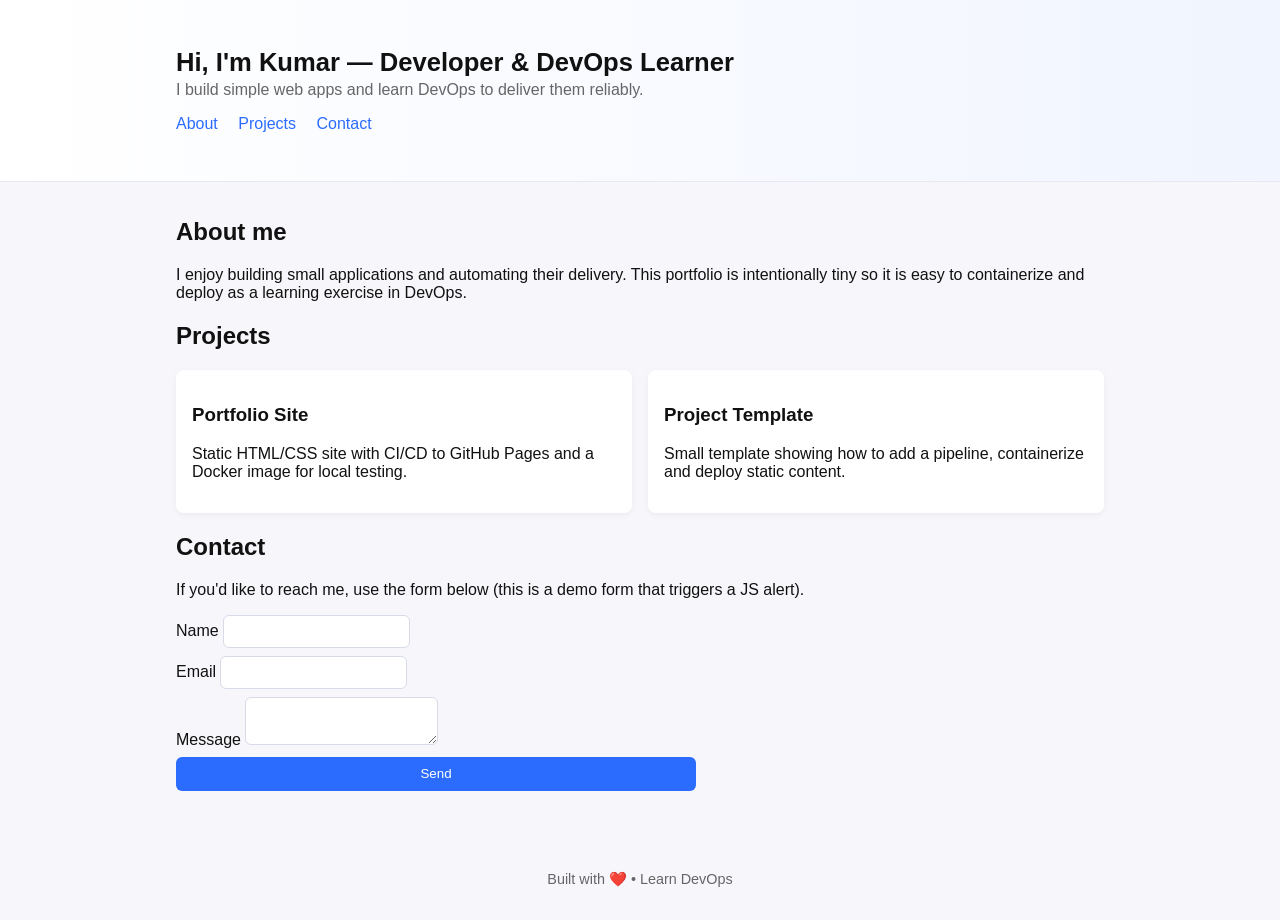
==== index.html @ 63ca97f3 "Initial portfolio commit" ====
<!doctype html>
<html lang="en">
<head>
  <meta charset="utf-8" />
  <meta name="viewport" content="width=device-width,initial-scale=1" />
  <title>My Portfolio</title>
  <link rel="stylesheet" href="styles.css" />
</head>
<body>
  <header class="site-header">
    <div class="container">
      <h1>Hi, I'm Kumar — Developer & DevOps Learner</h1>
      <p class="tagline">I build simple web apps and learn DevOps to deliver them reliably.</p>
      <nav>
        <a href="#about">About</a>
        <a href="#projects">Projects</a>
        <a href="#contact">Contact</a>
      </nav>
    </div>
  </header>

  <main class="container">
    <section id="about">
      <h2>About me</h2>
      <p>I enjoy building small applications and automating their delivery. This portfolio is intentionally tiny so it is easy to containerize and deploy as a learning exercise in DevOps.</p>
    </section>

    <section id="projects">
      <h2>Projects</h2>
      <div class="projects-grid">
        <article class="card">
          <h3>Portfolio Site</h3>
          <p>Static HTML/CSS site with CI/CD to GitHub Pages and a Docker image for local testing.</p>
        </article>
        <article class="card">
          <h3>Project Template</h3>
          <p>Small template showing how to add a pipeline, containerize and deploy static content.</p>
        </article>
      </div>
    </section>

    <section id="contact">
      <h2>Contact</h2>
      <p>If you'd like to reach me, use the form below (this is a demo form that triggers a JS alert).</p>
      <form id="contactForm">
        <label>Name <input name="name" required></label>
        <label>Email <input name="email" type="email" required></label>
        <label>Message <textarea name="message" required></textarea></label>
        <button type="submit">Send</button>
      </form>
    </section>
  </main>

  <footer class="site-footer">
    <div class="container">Built with ❤️ • Learn DevOps</div>
  </footer>

  <script src="script.js"></script>
</body>
</html>
---- styles.css ----
/* Simple responsive styles for portfolio */
:root{
  --bg:#f7f7fb;--card:#ffffff;--accent:#2b6cff;--muted:#666;
}
*{box-sizing:border-box}
body{margin:0;font-family:Segoe UI,Roboto,Arial,sans-serif;background:var(--bg);color:#111}
.container{max-width:960px;margin:0 auto;padding:1rem}
.site-header{background:linear-gradient(90deg,#fff 0%,#f1f5ff 100%);padding:2rem 0;border-bottom:1px solid #e6e9f2}
.site-header h1{margin:0 0 .25rem;font-size:1.6rem}
.tagline{margin:0 0 1rem;color:var(--muted)}
nav a{margin-right:1rem;color:var(--accent);text-decoration:none}
.projects-grid{display:grid;grid-template-columns:repeat(auto-fit,minmax(220px,1fr));gap:1rem;margin-top:1rem}
.card{background:var(--card);padding:1rem;border-radius:8px;box-shadow:0 2px 6px rgba(15,20,40,.05)}
.site-footer{padding:1rem 0;margin-top:2rem;text-align:center;color:var(--muted);font-size:.9rem}
form{display:grid;gap:.5rem;max-width:520px}
input,textarea{padding:.5rem;border:1px solid #d7dbe8;border-radius:6px}
button{background:var(--accent);color:#fff;padding:.6rem 1rem;border:0;border-radius:6px;cursor:pointer}
@media (max-width:520px){.site-header h1{font-size:1.25rem}}
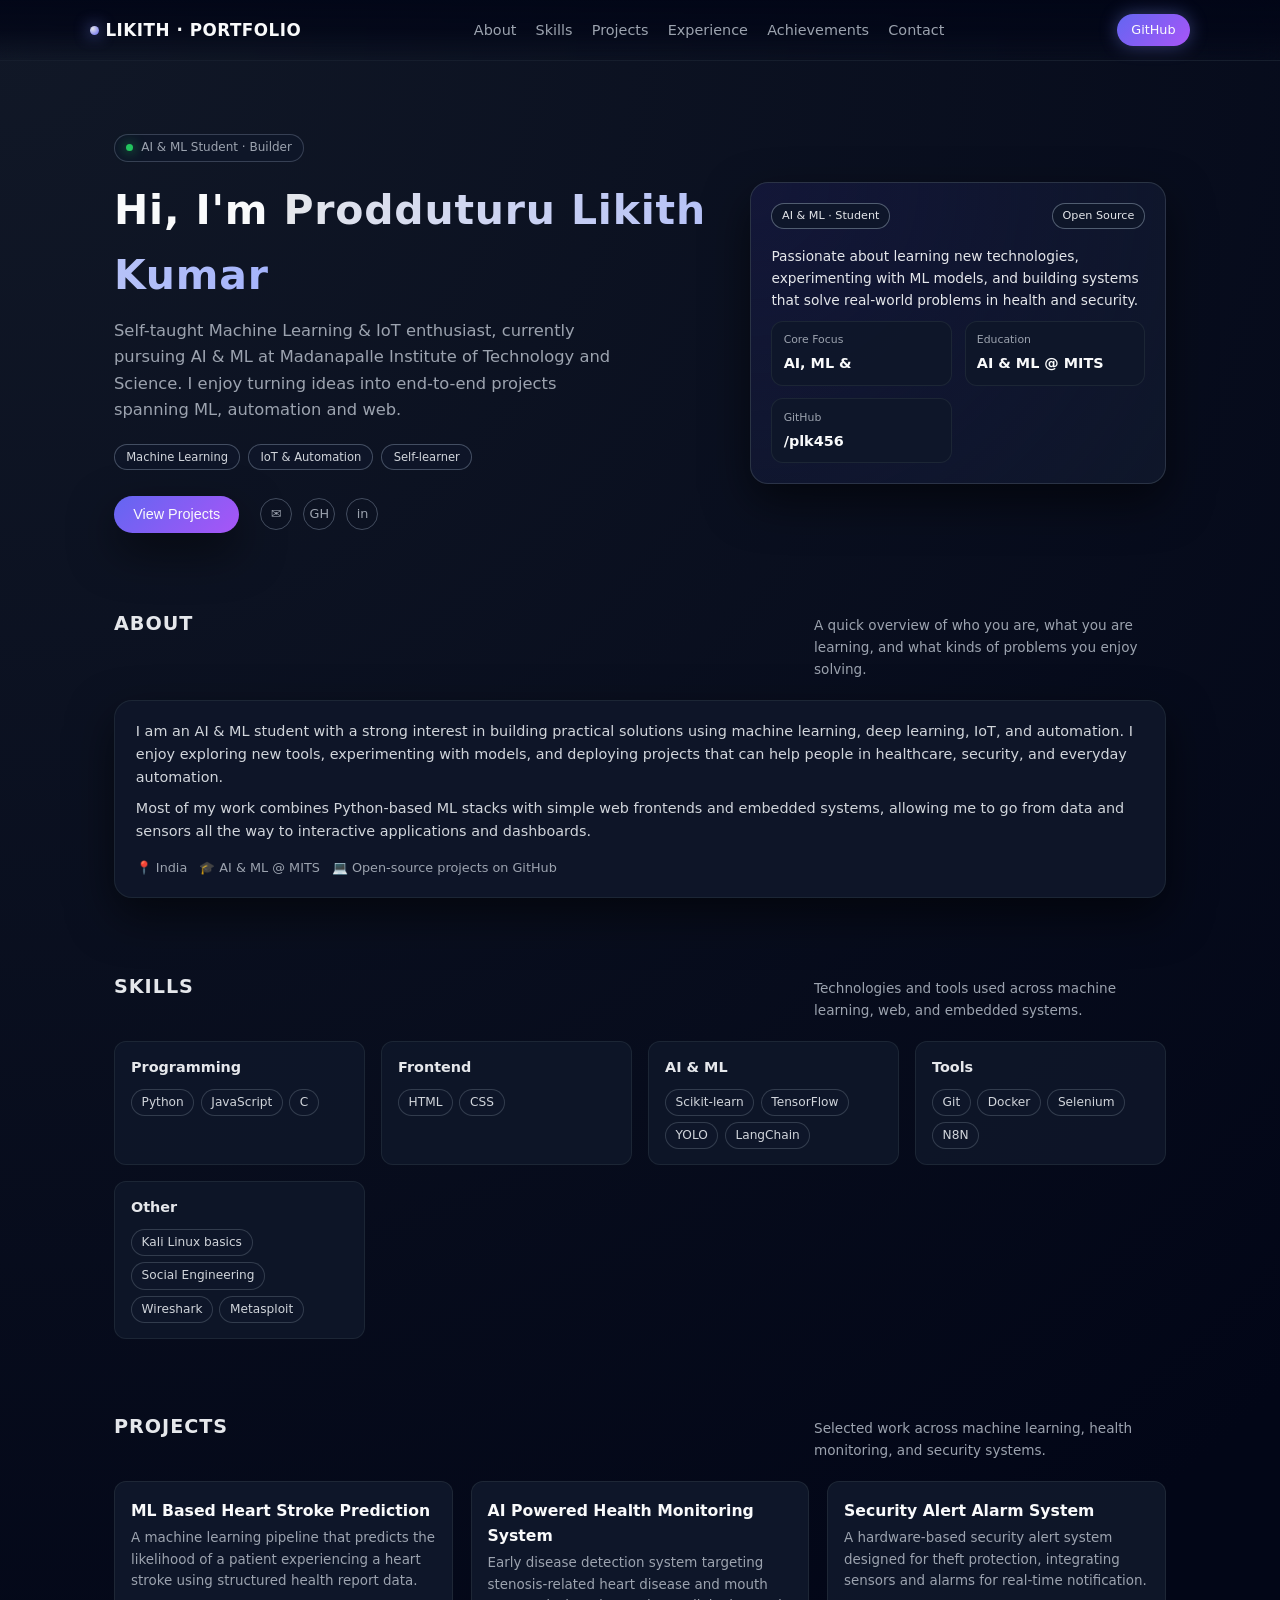
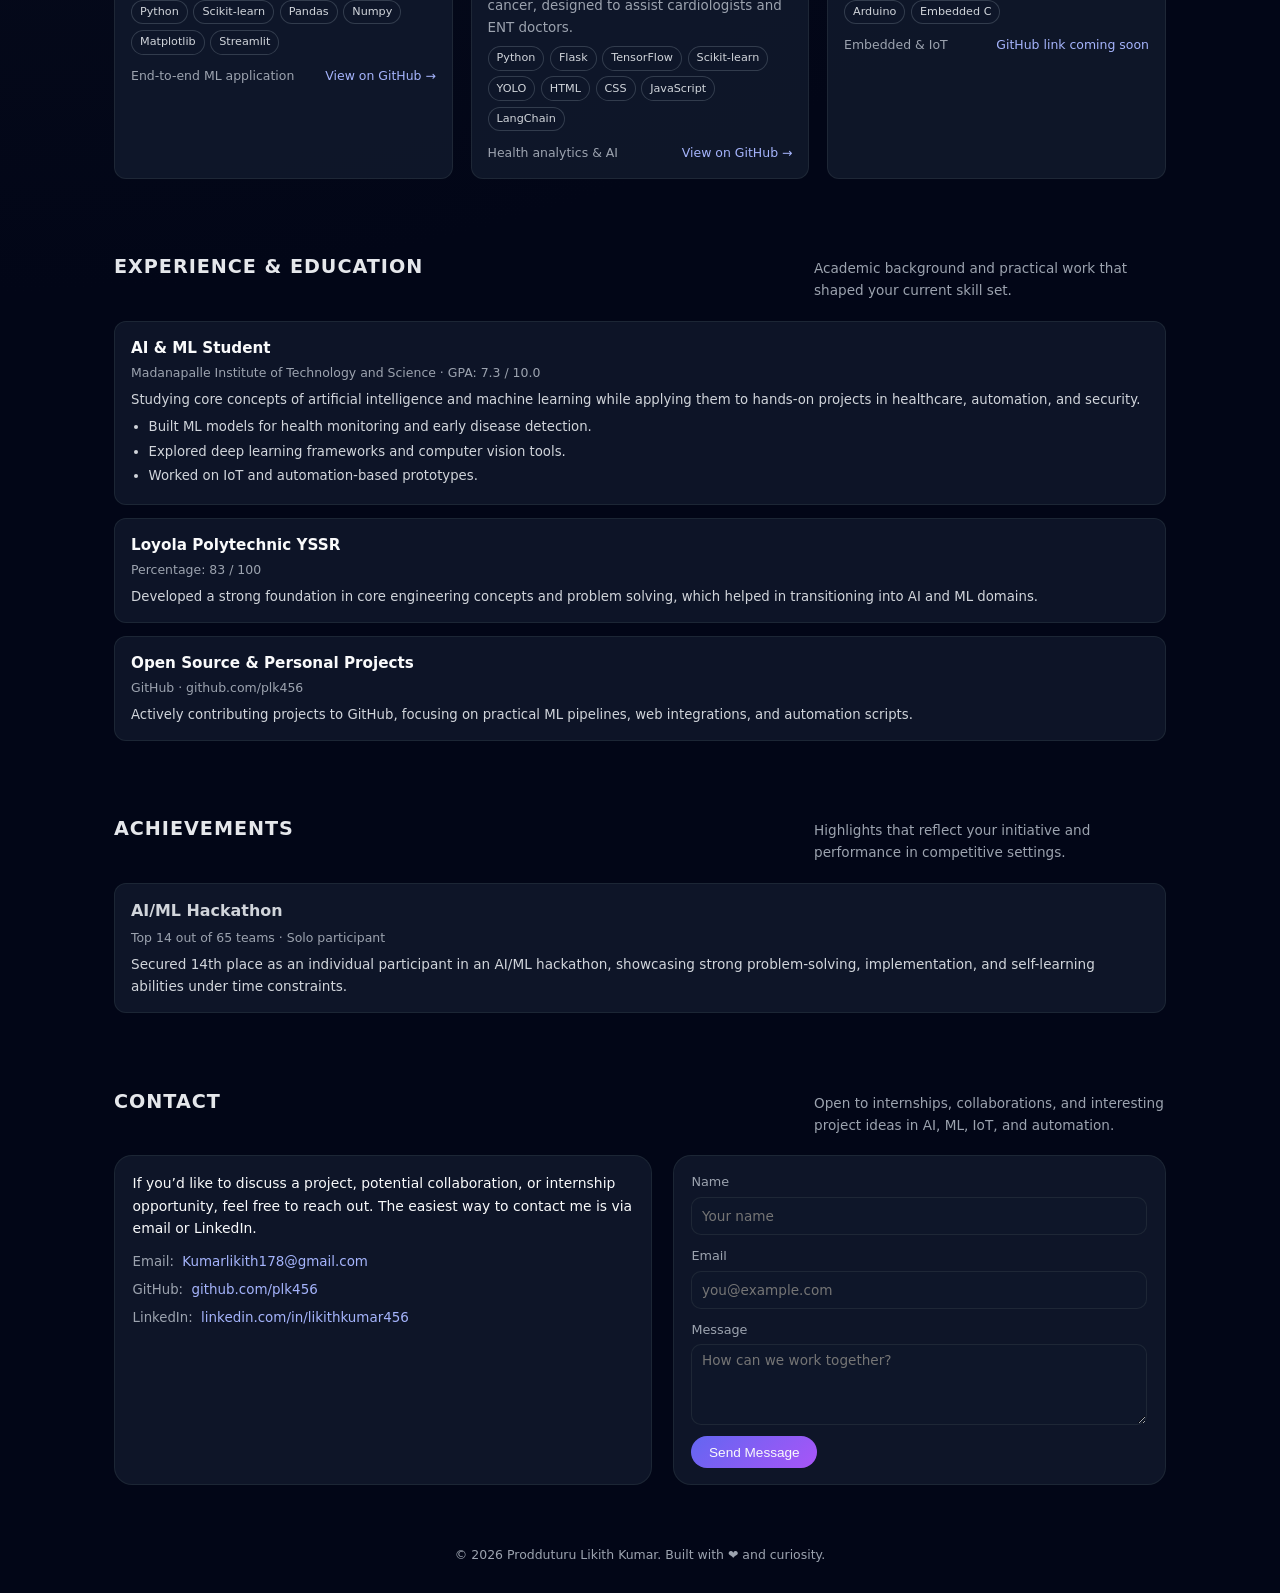
==== commit 3c9491a1: "Add Dockerfile and GitHub Actions workflow" ====
--- a/index.html
+++ b/index.html
@@ -1,60 +1,1056 @@
-<!doctype html>
+<!DOCTYPE html>
 <html lang="en">
+
 <head>
-  <meta charset="utf-8" />
-  <meta name="viewport" content="width=device-width,initial-scale=1" />
-  <title>My Portfolio</title>
-  <link rel="stylesheet" href="styles.css" />
+    <meta charset="UTF-8" />
+    <title>Prodduturu Likith Kumar | Portfolio</title>
+    <meta name="viewport" content="width=device-width, initial-scale=1" />
+    <style>
+        :root {
+            --bg: #050509;
+            --bg-alt: #101018;
+            --card: #151525;
+            --accent: #6366f1;
+            --accent-soft: rgba(99, 102, 241, 0.15);
+            --text: #f9fafb;
+            --muted: #9ca3af;
+            --border: #27272f;
+            --shadow: 0 18px 45px rgba(0, 0, 0, 0.55);
+            --radius-lg: 18px;
+            --radius-md: 12px;
+            --radius-sm: 999px;
+        }
+
+        * {
+            box-sizing: border-box;
+            margin: 0;
+            padding: 0;
+        }
+
+        body {
+            font-family: system-ui, -apple-system, BlinkMacSystemFont, "SF Pro Text",
+                "Segoe UI", sans-serif;
+            background: radial-gradient(circle at top left, #111827 0, #020617 55%, #020617 100%);
+            color: var(--text);
+            line-height: 1.6;
+            -webkit-font-smoothing: antialiased;
+        }
+
+        a {
+            color: inherit;
+            text-decoration: none;
+        }
+
+        img {
+            max-width: 100%;
+            display: block;
+        }
+
+        /* Layout */
+        .page {
+            min-height: 100vh;
+            display: flex;
+            flex-direction: column;
+        }
+
+        .container {
+            width: 100%;
+            max-width: 1100px;
+            margin: 0 auto;
+            padding: 0 1.5rem;
+        }
+
+        /* Navbar */
+        .navbar {
+            position: sticky;
+            top: 0;
+            z-index: 20;
+            backdrop-filter: blur(14px);
+            background: linear-gradient(to bottom,
+                    rgba(2, 6, 23, 0.95),
+                    rgba(2, 6, 23, 0.8),
+                    transparent);
+            border-bottom: 1px solid rgba(31, 41, 55, 0.7);
+        }
+
+        .navbar-inner {
+            display: flex;
+            align-items: center;
+            justify-content: space-between;
+            padding: 0.9rem 0;
+        }
+
+        .nav-brand {
+            font-weight: 700;
+            letter-spacing: 0.03em;
+            font-size: 1.05rem;
+            display: flex;
+            align-items: center;
+            gap: 0.4rem;
+        }
+
+        .nav-dot {
+            width: 9px;
+            height: 9px;
+            border-radius: 999px;
+            background: radial-gradient(circle at 30% 30%, #e5e7eb, #6366f1);
+            box-shadow: 0 0 16px rgba(129, 140, 248, 0.9);
+        }
+
+        .nav-links {
+            display: flex;
+            gap: 1.2rem;
+            font-size: 0.9rem;
+        }
+
+        .nav-links a {
+            color: var(--muted);
+            padding: 0.2rem 0;
+            position: relative;
+        }
+
+        .nav-links a::after {
+            content: "";
+            position: absolute;
+            left: 0;
+            bottom: -0.25rem;
+            width: 0;
+            height: 2px;
+            border-radius: 999px;
+            background: linear-gradient(to right, #6366f1, #a855f7);
+            transition: width 0.18s ease-out;
+        }
+
+        .nav-links a:hover {
+            color: #e5e7eb;
+        }
+
+        .nav-links a:hover::after {
+            width: 100%;
+        }
+
+        .nav-cta {
+            display: none;
+        }
+
+        @media (min-width: 768px) {
+            .nav-cta {
+                display: inline-flex;
+                align-items: center;
+                gap: 0.35rem;
+                padding: 0.35rem 0.9rem;
+                border-radius: var(--radius-sm);
+                background: linear-gradient(135deg, #6366f1, #a855f7);
+                font-size: 0.8rem;
+                border: none;
+                cursor: pointer;
+                color: #f9fafb;
+                box-shadow: 0 0 18px rgba(129, 140, 248, 0.4);
+            }
+        }
+
+        /* Hero */
+        .hero {
+            padding: 3.5rem 0 2.5rem;
+        }
+
+        @media (min-width: 900px) {
+            .hero {
+                padding-top: 4.5rem;
+            }
+        }
+
+        .hero-grid {
+            display: grid;
+            grid-template-columns: minmax(0, 1.6fr) minmax(0, 1.1fr);
+            gap: 2rem;
+            align-items: center;
+        }
+
+        @media (max-width: 899px) {
+            .hero-grid {
+                grid-template-columns: minmax(0, 1fr);
+            }
+        }
+
+        .hero-chip {
+            display: inline-flex;
+            align-items: center;
+            gap: 0.5rem;
+            padding: 0.2rem 0.7rem;
+            background: rgba(15, 23, 42, 0.9);
+            border-radius: 999px;
+            border: 1px solid rgba(148, 163, 184, 0.3);
+            color: var(--muted);
+            font-size: 0.75rem;
+            margin-bottom: 1rem;
+        }
+
+        .hero-chip-dot {
+            width: 7px;
+            height: 7px;
+            border-radius: 999px;
+            background: #22c55e;
+            box-shadow: 0 0 12px rgba(34, 197, 94, 0.9);
+        }
+
+        .hero-title {
+            font-size: clamp(2.1rem, 3.2vw, 2.7rem);
+            font-weight: 700;
+            letter-spacing: 0.02em;
+            margin-bottom: 0.6rem;
+        }
+
+        .hero-title span {
+            background: linear-gradient(to right, #e5e7eb, #a5b4fc);
+            -webkit-background-clip: text;
+            color: transparent;
+        }
+
+        .hero-sub {
+            font-size: 1.02rem;
+            color: var(--muted);
+            max-width: 32rem;
+            margin-bottom: 1.3rem;
+        }
+
+        .hero-badges {
+            display: flex;
+            flex-wrap: wrap;
+            gap: 0.5rem;
+            margin-bottom: 1.6rem;
+        }
+
+        .badge {
+            font-size: 0.72rem;
+            padding: 0.2rem 0.7rem;
+            border-radius: 999px;
+            border: 1px solid rgba(148, 163, 184, 0.4);
+            color: #d1d5db;
+            background: rgba(15, 23, 42, 0.9);
+        }
+
+        .hero-actions {
+            display: flex;
+            flex-wrap: wrap;
+            gap: 0.8rem;
+            align-items: center;
+        }
+
+        .btn-primary {
+            padding: 0.65rem 1.2rem;
+            border-radius: var(--radius-sm);
+            background: linear-gradient(135deg, #6366f1, #a855f7);
+            border: none;
+            color: #f9fafb;
+            font-weight: 500;
+            cursor: pointer;
+            box-shadow: var(--shadow);
+            font-size: 0.9rem;
+        }
+
+        .btn-secondary {
+            padding: 0.6rem 1.05rem;
+            border-radius: var(--radius-sm);
+            border: 1px solid rgba(148, 163, 184, 0.5);
+            background: rgba(15, 23, 42, 0.85);
+            color: #e5e7eb;
+            font-size: 0.85rem;
+            cursor: pointer;
+            display: inline-flex;
+            align-items: center;
+            gap: 0.4rem;
+        }
+
+        .hero-socials {
+            display: flex;
+            gap: 0.7rem;
+            margin-left: 0.5rem;
+        }
+
+        .hero-socials a {
+            width: 32px;
+            height: 32px;
+            border-radius: 999px;
+            border: 1px solid rgba(148, 163, 184, 0.4);
+            display: inline-flex;
+            align-items: center;
+            justify-content: center;
+            font-size: 0.8rem;
+            color: var(--muted);
+        }
+
+        .hero-card {
+            border-radius: var(--radius-lg);
+            background: radial-gradient(circle at top left,
+                    rgba(79, 70, 229, 0.12),
+                    rgba(15, 23, 42, 0.98));
+            border: 1px solid rgba(55, 65, 81, 0.7);
+            padding: 1.25rem;
+            box-shadow: var(--shadow);
+        }
+
+        .hero-card-header {
+            display: flex;
+            justify-content: space-between;
+            align-items: center;
+            margin-bottom: 1rem;
+        }
+
+        .hero-pill {
+            font-size: 0.7rem;
+            padding: 0.2rem 0.6rem;
+            border-radius: 999px;
+            background: rgba(15, 23, 42, 0.9);
+            border: 1px solid rgba(148, 163, 184, 0.5);
+            color: #e5e7eb;
+        }
+
+        .hero-stats {
+            display: grid;
+            grid-template-columns: repeat(2, minmax(0, 1fr));
+            gap: 0.8rem;
+            margin-top: 0.6rem;
+        }
+
+        .stat {
+            padding: 0.6rem 0.7rem;
+            border-radius: var(--radius-md);
+            background: rgba(15, 23, 42, 0.9);
+            border: 1px solid rgba(31, 41, 55, 0.9);
+        }
+
+        .stat-label {
+            font-size: 0.68rem;
+            color: var(--muted);
+            margin-bottom: 0.2rem;
+        }
+
+        .stat-value {
+            font-size: 0.9rem;
+            font-weight: 600;
+        }
+
+        /* Sections */
+        section {
+            padding: 2.3rem 0;
+        }
+
+        .section-header {
+            display: flex;
+            align-items: baseline;
+            justify-content: space-between;
+            gap: 1rem;
+            margin-bottom: 1.2rem;
+        }
+
+        .section-title {
+            font-size: 1.2rem;
+            font-weight: 600;
+            letter-spacing: 0.05em;
+            text-transform: uppercase;
+            color: #e5e7eb;
+        }
+
+        .section-subtitle {
+            font-size: 0.85rem;
+            color: var(--muted);
+            max-width: 22rem;
+        }
+
+        .section-body {
+            display: grid;
+            gap: 1.2rem;
+        }
+
+        /* About */
+        .about-card {
+            background: rgba(15, 23, 42, 0.95);
+            border-radius: var(--radius-lg);
+            border: 1px solid rgba(31, 41, 55, 0.9);
+            padding: 1.2rem 1.3rem;
+            box-shadow: var(--shadow);
+            font-size: 0.9rem;
+            color: #d1d5db;
+        }
+
+        .about-meta {
+            display: flex;
+            flex-wrap: wrap;
+            gap: 0.75rem;
+            margin-top: 0.9rem;
+            font-size: 0.8rem;
+            color: var(--muted);
+        }
+
+        /* Skills */
+        .skills-grid {
+            display: grid;
+            grid-template-columns: repeat(auto-fit, minmax(210px, 1fr));
+            gap: 1rem;
+        }
+
+        .skill-card {
+            background: rgba(15, 23, 42, 0.9);
+            border-radius: var(--radius-md);
+            border: 1px solid rgba(31, 41, 55, 0.9);
+            padding: 0.9rem 1rem;
+        }
+
+        .skill-title {
+            font-size: 0.9rem;
+            font-weight: 600;
+            margin-bottom: 0.6rem;
+            color: #e5e7eb;
+        }
+
+        .skill-chips {
+            display: flex;
+            flex-wrap: wrap;
+            gap: 0.4rem;
+        }
+
+        .chip {
+            font-size: 0.76rem;
+            padding: 0.18rem 0.6rem;
+            border-radius: 999px;
+            background: rgba(15, 23, 42, 0.96);
+            border: 1px solid rgba(55, 65, 81, 0.9);
+            color: #d1d5db;
+        }
+
+        /* Projects */
+        .projects-grid {
+            display: grid;
+            grid-template-columns: repeat(auto-fit, minmax(260px, 1fr));
+            gap: 1.1rem;
+        }
+
+        .project-card {
+            background: rgba(15, 23, 42, 0.96);
+            border-radius: var(--radius-md);
+            border: 1px solid rgba(31, 41, 55, 0.95);
+            padding: 1rem 1rem 0.95rem;
+            position: relative;
+            overflow: hidden;
+            transition: transform 0.15s ease-out, box-shadow 0.15s ease-out,
+                border-color 0.15s ease-out, background 0.15s ease-out;
+        }
+
+        .project-card::before {
+            content: "";
+            position: absolute;
+            inset: 0;
+            background: radial-gradient(circle at top left, rgba(129, 140, 248, 0.12), transparent);
+            opacity: 0;
+            transition: opacity 0.18s ease-out;
+            pointer-events: none;
+        }
+
+        .project-card:hover {
+            transform: translateY(-3px);
+            box-shadow: var(--shadow);
+            border-color: rgba(129, 140, 248, 0.9);
+            background: radial-gradient(circle at top left,
+                    rgba(15, 23, 42, 0.9),
+                    rgba(2, 6, 23, 0.98));
+        }
+
+        .project-card:hover::before {
+            opacity: 1;
+        }
+
+        .project-title {
+            font-size: 0.98rem;
+            font-weight: 600;
+            margin-bottom: 0.25rem;
+        }
+
+        .project-desc {
+            font-size: 0.84rem;
+            color: var(--muted);
+            margin-bottom: 0.5rem;
+        }
+
+        .project-tech {
+            display: flex;
+            flex-wrap: wrap;
+            gap: 0.35rem;
+            margin-bottom: 0.7rem;
+        }
+
+        .project-tech span {
+            font-size: 0.7rem;
+            padding: 0.15rem 0.5rem;
+            border-radius: 999px;
+            background: rgba(15, 23, 42, 0.96);
+            border: 1px solid rgba(55, 65, 81, 0.9);
+            color: #d1d5db;
+        }
+
+        .project-footer {
+            display: flex;
+            justify-content: space-between;
+            align-items: center;
+            font-size: 0.78rem;
+            color: var(--muted);
+        }
+
+        .project-link {
+            font-size: 0.78rem;
+            color: #a5b4fc;
+        }
+
+        /* Experience & Education */
+        .timeline {
+            display: grid;
+            gap: 0.8rem;
+        }
+
+        .timeline-item {
+            padding: 0.9rem 1rem;
+            border-radius: var(--radius-md);
+            background: rgba(15, 23, 42, 0.9);
+            border: 1px solid rgba(31, 41, 55, 0.9);
+        }
+
+        .timeline-title {
+            font-size: 0.95rem;
+            font-weight: 600;
+            margin-bottom: 0.15rem;
+        }
+
+        .timeline-meta {
+            font-size: 0.78rem;
+            color: var(--muted);
+            margin-bottom: 0.4rem;
+        }
+
+        .timeline-body {
+            font-size: 0.83rem;
+            color: #d1d5db;
+        }
+
+        .timeline-body ul {
+            margin-top: 0.35rem;
+            padding-left: 1.1rem;
+        }
+
+        .timeline-body li {
+            margin-bottom: 0.2rem;
+        }
+
+        /* Achievements */
+        .achievements-grid {
+            display: grid;
+            grid-template-columns: repeat(auto-fit, minmax(240px, 1fr));
+            gap: 1rem;
+        }
+
+        .achievement-card {
+            padding: 0.9rem 1rem;
+            border-radius: var(--radius-md);
+            background: rgba(15, 23, 42, 0.94);
+            border: 1px solid rgba(31, 41, 55, 0.9);
+            font-size: 0.85rem;
+            color: #d1d5db;
+        }
+
+        .achievement-title {
+            font-weight: 600;
+            margin-bottom: 0.25rem;
+        }
+
+        .achievement-meta {
+            font-size: 0.78rem;
+            color: var(--muted);
+            margin-bottom: 0.4rem;
+        }
+
+        /* Contact */
+        .contact-grid {
+            display: grid;
+            grid-template-columns: minmax(0, 1.2fr) minmax(0, 1.1fr);
+            gap: 1.3rem;
+        }
+
+        @media (max-width: 799px) {
+            .contact-grid {
+                grid-template-columns: minmax(0, 1fr);
+            }
+        }
+
+        .contact-card {
+            padding: 1rem 1.1rem;
+            border-radius: var(--radius-lg);
+            background: rgba(15, 23, 42, 0.95);
+            border: 1px solid rgba(31, 41, 55, 0.9);
+            font-size: 0.87rem;
+        }
+
+        .contact-list {
+            margin-top: 0.75rem;
+            display: grid;
+            gap: 0.4rem;
+            font-size: 0.83rem;
+        }
+
+        .contact-list span {
+            color: var(--muted);
+        }
+
+        .contact-link {
+            color: #a5b4fc;
+            font-size: 0.84rem;
+        }
+
+        .contact-form {
+            display: grid;
+            gap: 0.7rem;
+        }
+
+        .field {
+            display: grid;
+            gap: 0.25rem;
+            font-size: 0.8rem;
+        }
+
+        .field label {
+            color: var(--muted);
+        }
+
+        .field input,
+        .field textarea {
+            background: rgba(15, 23, 42, 0.96);
+            border: 1px solid rgba(31, 41, 55, 0.95);
+            border-radius: 10px;
+            padding: 0.45rem 0.6rem;
+            color: #e5e7eb;
+            font-size: 0.85rem;
+            font-family: inherit;
+            resize: vertical;
+            min-height: 38px;
+        }
+
+        .field input:focus,
+        .field textarea:focus {
+            outline: none;
+            border-color: rgba(129, 140, 248, 0.9);
+            box-shadow: 0 0 0 1px rgba(129, 140, 248, 0.5);
+        }
+
+        .contact-submit {
+            padding: 0.55rem 1.1rem;
+            border-radius: var(--radius-sm);
+            border: none;
+            background: linear-gradient(135deg, #6366f1, #a855f7);
+            color: #f9fafb;
+            font-size: 0.85rem;
+            cursor: pointer;
+            justify-self: flex-start;
+        }
+
+        /* Footer */
+        .footer {
+            padding: 1.4rem 0 1.8rem;
+            font-size: 0.78rem;
+            color: var(--muted);
+            text-align: center;
+        }
+    </style>
 </head>
+
 <body>
-  <header class="site-header">
-    <div class="container">
-      <h1>Hi, I'm Kumar — Developer & DevOps Learner</h1>
-      <p class="tagline">I build simple web apps and learn DevOps to deliver them reliably.</p>
-      <nav>
-        <a href="#about">About</a>
-        <a href="#projects">Projects</a>
-        <a href="#contact">Contact</a>
-      </nav>
+    <div class="page">
+        <header class="navbar">
+            <div class="container navbar-inner">
+                <div class="nav-brand">
+                    <div class="nav-dot"></div>
+                    <span>LIKITH · PORTFOLIO</span>
+                </div>
+                <nav class="nav-links">
+                    <a href="#about">About</a>
+                    <a href="#skills">Skills</a>
+                    <a href="#projects">Projects</a>
+                    <a href="#experience">Experience</a>
+                    <a href="#achievements">Achievements</a>
+                    <a href="#contact">Contact</a>
+                </nav>
+                <a href="https://github.com/plk456" target="_blank" class="nav-cta">
+                    <span>GitHub</span>
+                </a>
+            </div>
+        </header>
+
+        <main>
+            <!-- Hero -->
+            <section class="hero" id="top">
+                <div class="container hero-grid">
+                    <div>
+                        <div class="hero-chip">
+                            <div class="hero-chip-dot"></div>
+                            <span>AI &amp; ML Student · Builder</span>
+                        </div>
+                        <h1 class="hero-title">
+                            Hi, I'm <span>Prodduturu Likith Kumar</span>
+                        </h1>
+                        <p class="hero-sub">
+                            Self-taught Machine Learning &amp; IoT enthusiast, currently pursuing AI &amp; ML at
+                            Madanapalle Institute of Technology and Science. I enjoy turning ideas into end-to-end
+                            projects spanning ML, automation and web.
+                        </p>
+                        <div class="hero-badges">
+                            <span class="badge">Machine Learning</span>
+                            <span class="badge">IoT &amp; Automation</span>
+                            <span class="badge">Self-learner</span>
+                        </div>
+                        <div class="hero-actions">
+                            <a href="#projects">
+                                <button class="btn-primary">View Projects</button>
+                            </a>
+                            <div class="hero-socials">
+                                <a href="mailto:Kumarlikith178@gmail.com" title="Email">✉️</a>
+                                <a href="https://github.com/plk456" target="_blank" title="GitHub">GH</a>
+                                <a href="https://www.linkedin.com/in/likithkumar456/" target="_blank"
+                                    title="LinkedIn">in</a>
+                            </div>
+                        </div>
+                    </div>
+                    <aside class="hero-card">
+                        <div class="hero-card-header">
+                            <span class="hero-pill">AI &amp; ML · Student</span>
+                            <span class="hero-pill">Open Source</span>
+                        </div>
+                        <p style="font-size: 0.86rem; color:#e5e7eb;">
+                            Passionate about learning new technologies, experimenting with ML models, and building
+                            systems that solve real-world problems in health and security.
+                        </p>
+                        <div class="hero-stats">
+                            <div class="stat">
+                                <div class="stat-label">Core Focus</div>
+                                <div class="stat-value">AI, ML &amp; </div>
+                            </div>
+                            <div class="stat">
+                                <div class="stat-label">Education</div>
+                                <div class="stat-value">AI &amp; ML @ MITS</div>
+                            </div>
+                            <div class="stat">
+                                <div class="stat-label">GitHub</div>
+                                <div class="stat-value">/plk456</div>
+                            </div>
+                        </div>
+                    </aside>
+                </div>
+            </section>
+
+            <!-- About -->
+            <section id="about">
+                <div class="container">
+                    <div class="section-header">
+                        <h2 class="section-title">About</h2>
+                        <p class="section-subtitle">
+                            A quick overview of who you are, what you are learning, and what kinds of problems you enjoy
+                            solving.
+                        </p>
+                    </div>
+                    <div class="section-body">
+                        <div class="about-card">
+                            <p>
+                                I am an AI &amp; ML student with a strong interest in building practical solutions using
+                                machine learning, deep learning, IoT, and automation. I enjoy exploring new tools,
+                                experimenting with models, and deploying projects that can help people in healthcare,
+                                security, and everyday automation.
+                            </p>
+                            <p style="margin-top:0.5rem;">
+                                Most of my work combines Python-based ML stacks with simple web frontends and embedded
+                                systems, allowing me to go from data and sensors all the way to interactive applications
+                                and dashboards.
+                            </p>
+                            <div class="about-meta">
+                                <span>📍 India</span>
+                                <span>🎓 AI &amp; ML @ MITS</span>
+                                <span>💻 Open-source projects on GitHub</span>
+                            </div>
+                        </div>
+                    </div>
+                </div>
+            </section>
+
+            <!-- Skills -->
+            <section id="skills">
+                <div class="container">
+                    <div class="section-header">
+                        <h2 class="section-title">Skills</h2>
+                        <p class="section-subtitle">
+                            Technologies and tools used across machine learning, web, and embedded systems.
+                        </p>
+                    </div>
+                    <div class="section-body skills-grid">
+                        <div class="skill-card">
+                            <h3 class="skill-title">Programming</h3>
+                            <div class="skill-chips">
+                                <span class="chip">Python</span>
+                                <span class="chip">JavaScript</span>
+                                <span class="chip">C</span>
+                            </div>
+                        </div>
+                        <div class="skill-card">
+                            <h3 class="skill-title">Frontend</h3>
+                            <div class="skill-chips">
+                                <span class="chip">HTML</span>
+                                <span class="chip">CSS</span>
+                            </div>
+                        </div>
+                        <div class="skill-card">
+                            <h3 class="skill-title">AI &amp; ML</h3>
+                            <div class="skill-chips">
+                                <span class="chip">Scikit-learn</span>
+                                <span class="chip">TensorFlow</span>
+                                <span class="chip">YOLO</span>
+                                <span class="chip">LangChain</span>
+                            </div>
+                        </div>
+                        <div class="skill-card">
+                            <h3 class="skill-title">Tools</h3>
+                            <div class="skill-chips">
+                                <span class="chip">Git</span>
+                                <span class="chip">Docker</span>
+                                <span class="chip">Selenium</span>
+                                <span class="chip">N8N</span>
+                            </div>
+                        </div>
+                        <div class="skill-card">
+                            <h3 class="skill-title">Other</h3>
+                            <div class="skill-chips">
+                                <span class="chip">Kali Linux basics</span>
+                                <span class="chip">Social Engineering</span>
+                                <span class="chip">Wireshark</span>
+                                <span class="chip">Metasploit</span>
+                            </div>
+                        </div>
+                    </div>
+                </div>
+            </section>
+
+            <!-- Projects -->
+            <section id="projects">
+                <div class="container">
+                    <div class="section-header">
+                        <h2 class="section-title">Projects</h2>
+                        <p class="section-subtitle">
+                            Selected work across machine learning, health monitoring, and security systems.
+                        </p>
+                    </div>
+                    <div class="section-body projects-grid">
+                        <!-- Project 1 -->
+                        <article class="project-card">
+                            <h3 class="project-title">ML Based Heart Stroke Prediction</h3>
+                            <p class="project-desc">
+                                A machine learning pipeline that predicts the likelihood of a patient experiencing a
+                                heart stroke using structured health report data.
+                            </p>
+                            <div class="project-tech">
+                                <span>Python</span>
+                                <span>Scikit-learn</span>
+                                <span>Pandas</span>
+                                <span>Numpy</span>
+                                <span>Matplotlib</span>
+                                <span>Streamlit</span>
+                            </div>
+                            <div class="project-footer">
+                                <span>End-to-end ML application</span>
+                                <a class="project-link" href="https://github.com/plk456/heart-stroke-prediction"
+                                    target="_blank">View on GitHub →</a>
+                            </div>
+                        </article>
+
+                        <!-- Project 2 -->
+                        <article class="project-card">
+                            <h3 class="project-title">AI Powered Health Monitoring System</h3>
+                            <p class="project-desc">
+                                Early disease detection system targeting stenosis-related heart disease and mouth
+                                cancer, designed to assist cardiologists and ENT doctors.
+                            </p>
+                            <div class="project-tech">
+                                <span>Python</span>
+                                <span>Flask</span>
+                                <span>TensorFlow</span>
+                                <span>Scikit-learn</span>
+                                <span>YOLO</span>
+                                <span>HTML</span>
+                                <span>CSS</span>
+                                <span>JavaScript</span>
+                                <span>LangChain</span>
+                            </div>
+                            <div class="project-footer">
+                                <span>Health analytics &amp; AI</span>
+                                <a class="project-link" href="https://github.com/plk456/Early-Disease-Detection-System"
+                                    target="_blank">View on GitHub →</a>
+                            </div>
+                        </article>
+
+                        <!-- Project 3 -->
+                        <article class="project-card">
+                            <h3 class="project-title">Security Alert Alarm System</h3>
+                            <p class="project-desc">
+                                A hardware-based security alert system designed for theft protection, integrating
+                                sensors and alarms for real-time notification.
+                            </p>
+                            <div class="project-tech">
+                                <span>Arduino</span>
+                                <span>Embedded C</span>
+                            </div>
+                            <div class="project-footer">
+                                <span>Embedded &amp; IoT</span>
+                                <span class="project-link">GitHub link coming soon</span>
+                            </div>
+                        </article>
+                    </div>
+                </div>
+            </section>
+
+            <!-- Experience & Education -->
+            <section id="experience">
+                <div class="container">
+                    <div class="section-header">
+                        <h2 class="section-title">Experience &amp; Education</h2>
+                        <p class="section-subtitle">
+                            Academic background and practical work that shaped your current skill set.
+                        </p>
+                    </div>
+                    <div class="section-body timeline">
+                        <div class="timeline-item">
+                            <h3 class="timeline-title">AI &amp; ML Student</h3>
+                            <div class="timeline-meta">
+                                Madanapalle Institute of Technology and Science · GPA: 7.3 / 10.0
+                            </div>
+                            <div class="timeline-body">
+                                <p>
+                                    Studying core concepts of artificial intelligence and machine learning while
+                                    applying them to hands-on projects in healthcare, automation, and security.
+                                </p>
+                                <ul>
+                                    <li>Built ML models for health monitoring and early disease detection.</li>
+                                    <li>Explored deep learning frameworks and computer vision tools.</li>
+                                    <li>Worked on IoT and automation-based prototypes.</li>
+                                </ul>
+                            </div>
+                        </div>
+                        <div class="timeline-item">
+                            <h3 class="timeline-title">Loyola Polytechnic YSSR</h3>
+                            <div class="timeline-meta">
+                                Percentage: 83 / 100
+                            </div>
+                            <div class="timeline-body">
+                                <p>
+                                    Developed a strong foundation in core engineering concepts and problem solving,
+                                    which helped in transitioning into AI and ML domains.
+                                </p>
+                            </div>
+                        </div>
+                        <div class="timeline-item">
+                            <h3 class="timeline-title">Open Source &amp; Personal Projects</h3>
+                            <div class="timeline-meta">
+                                GitHub · github.com/plk456
+                            </div>
+                            <div class="timeline-body">
+                                <p>
+                                    Actively contributing projects to GitHub, focusing on practical ML pipelines, web
+                                    integrations, and automation scripts.
+                                </p>
+                            </div>
+                        </div>
+                    </div>
+                </div>
+            </section>
+
+            <!-- Achievements -->
+            <section id="achievements">
+                <div class="container">
+                    <div class="section-header">
+                        <h2 class="section-title">Achievements</h2>
+                        <p class="section-subtitle">
+                            Highlights that reflect your initiative and performance in competitive settings.
+                        </p>
+                    </div>
+                    <div class="section-body achievements-grid">
+                        <article class="achievement-card">
+                            <h3 class="achievement-title">AI/ML Hackathon</h3>
+                            <div class="achievement-meta">Top 14 out of 65 teams · Solo participant</div>
+                            <p>
+                                Secured 14th place as an individual participant in an AI/ML hackathon, showcasing strong
+                                problem-solving, implementation, and self-learning abilities under time constraints.
+                            </p>
+                        </article>
+                    </div>
+                </div>
+            </section>
+
+            <!-- Contact -->
+            <section id="contact">
+                <div class="container">
+                    <div class="section-header">
+                        <h2 class="section-title">Contact</h2>
+                        <p class="section-subtitle">
+                            Open to internships, collaborations, and interesting project ideas in AI, ML, IoT, and
+                            automation.
+                        </p>
+                    </div>
+                    <div class="section-body contact-grid">
+                        <div class="contact-card">
+                            <p>
+                                If you’d like to discuss a project, potential collaboration, or internship opportunity,
+                                feel free to reach out. The easiest way to contact me is via email or LinkedIn.
+                            </p>
+                            <div class="contact-list">
+                                <div>
+                                    <span>Email:&nbsp;</span>
+                                    <a class="contact-link"
+                                        href="mailto:Kumarlikith178@gmail.com">Kumarlikith178@gmail.com</a>
+                                </div>
+                                <div>
+                                    <span>GitHub:&nbsp;</span>
+                                    <a class="contact-link" href="https://github.com/plk456"
+                                        target="_blank">github.com/plk456</a>
+                                </div>
+                                <div>
+                                    <span>LinkedIn:&nbsp;</span>
+                                    <a class="contact-link" href="https://www.linkedin.com/in/likithkumar456/"
+                                        target="_blank">linkedin.com/in/likithkumar456</a>
+                                </div>
+                            </div>
+                        </div>
+                        <div class="contact-card">
+                            <form class="contact-form"
+                                onsubmit="event.preventDefault(); alert('Thanks for reaching out!');">
+                                <div class="field">
+                                    <label for="name">Name</label>
+                                    <input id="name" type="text" placeholder="Your name" />
+                                </div>
+                                <div class="field">
+                                    <label for="email">Email</label>
+                                    <input id="email" type="email" placeholder="you@example.com" />
+                                </div>
+                                <div class="field">
+                                    <label for="message">Message</label>
+                                    <textarea id="message" rows="4" placeholder="How can we work together?"></textarea>
+                                </div>
+                                <button type="submit" class="contact-submit">Send Message</button>
+                            </form>
+                        </div>
+                    </div>
+                </div>
+            </section>
+        </main>
+
+        <footer class="footer">
+            © <span id="year"></span> Prodduturu Likith Kumar. Built with ❤️ and curiosity.
+        </footer>
     </div>
-  </header>
-
-  <main class="container">
-    <section id="about">
-      <h2>About me</h2>
-      <p>I enjoy building small applications and automating their delivery. This portfolio is intentionally tiny so it is easy to containerize and deploy as a learning exercise in DevOps.</p>
-    </section>
-
-    <section id="projects">
-      <h2>Projects</h2>
-      <div class="projects-grid">
-        <article class="card">
-          <h3>Portfolio Site</h3>
-          <p>Static HTML/CSS site with CI/CD to GitHub Pages and a Docker image for local testing.</p>
-        </article>
-        <article class="card">
-          <h3>Project Template</h3>
-          <p>Small template showing how to add a pipeline, containerize and deploy static content.</p>
-        </article>
-      </div>
-    </section>
-
-    <section id="contact">
-      <h2>Contact</h2>
-      <p>If you'd like to reach me, use the form below (this is a demo form that triggers a JS alert).</p>
-      <form id="contactForm">
-        <label>Name <input name="name" required></label>
-        <label>Email <input name="email" type="email" required></label>
-        <label>Message <textarea name="message" required></textarea></label>
-        <button type="submit">Send</button>
-      </form>
-    </section>
-  </main>
-
-  <footer class="site-footer">
-    <div class="container">Built with ❤️ • Learn DevOps</div>
-  </footer>
-
-  <script src="script.js"></script>
+
+    <script>
+        document.getElementById("year").textContent = new Date().getFullYear();
+    </script>
 </body>
+
 </html>
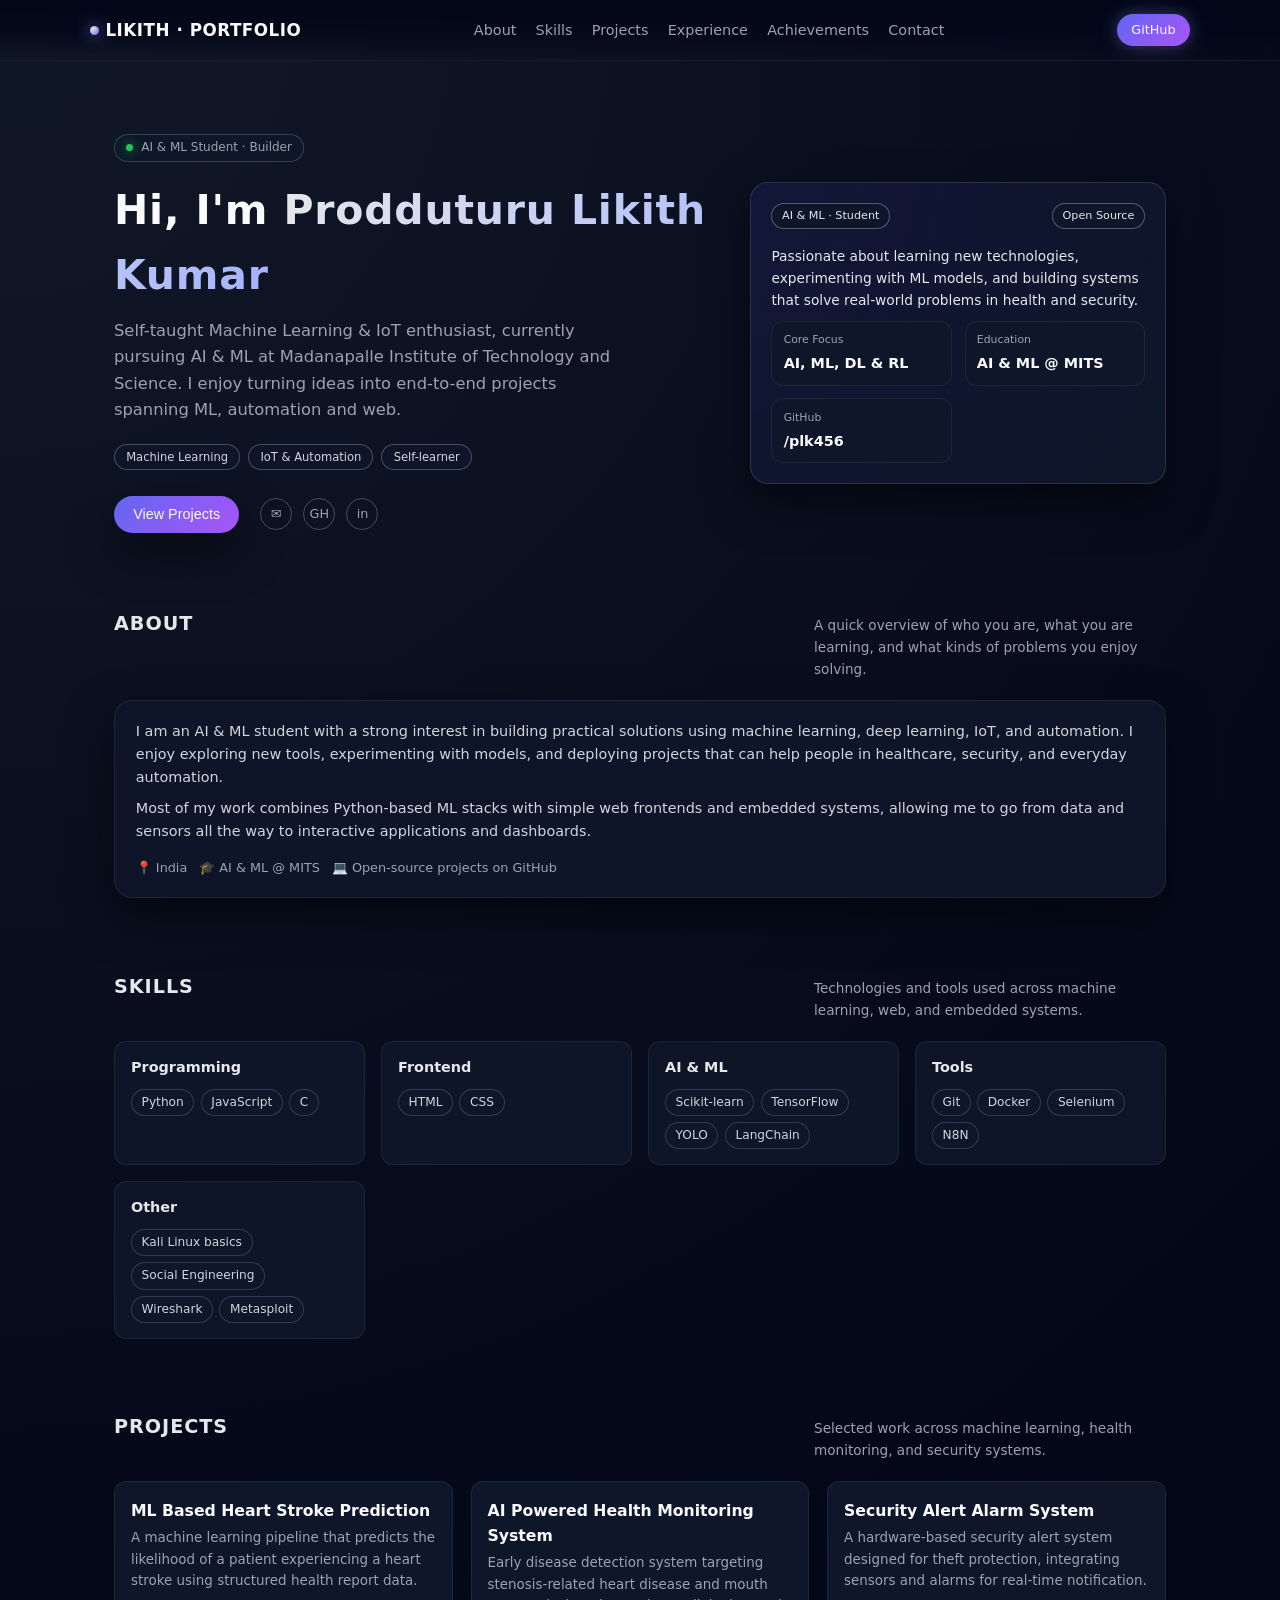
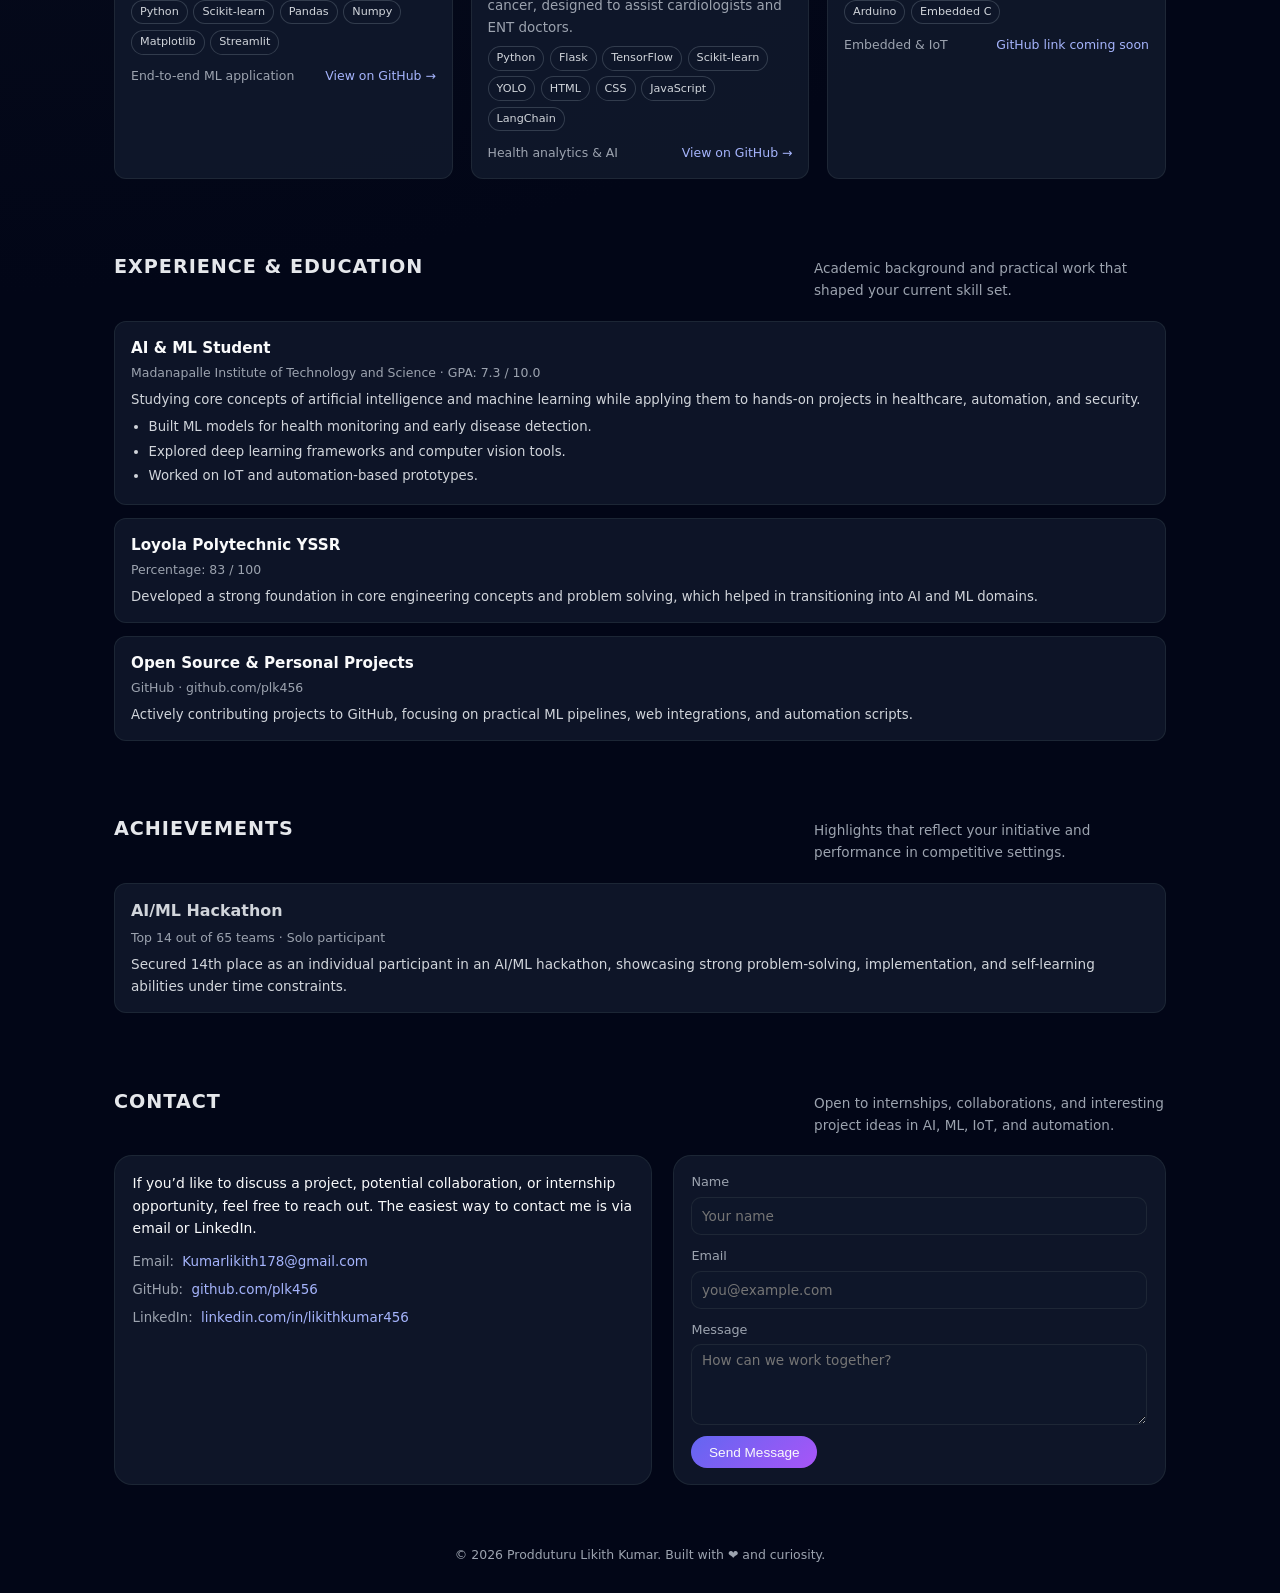
==== commit fcbc3d15: "Add Dockerfile and GitHub Actions workflow" ====
--- a/index.html
+++ b/index.html
@@ -728,7 +728,7 @@
                         <div class="hero-stats">
                             <div class="stat">
                                 <div class="stat-label">Core Focus</div>
-                                <div class="stat-value">AI, ML &amp; </div>
+                                <div class="stat-value">AI, ML, DL &amp; RL</div>
                             </div>
                             <div class="stat">
                                 <div class="stat-label">Education</div>
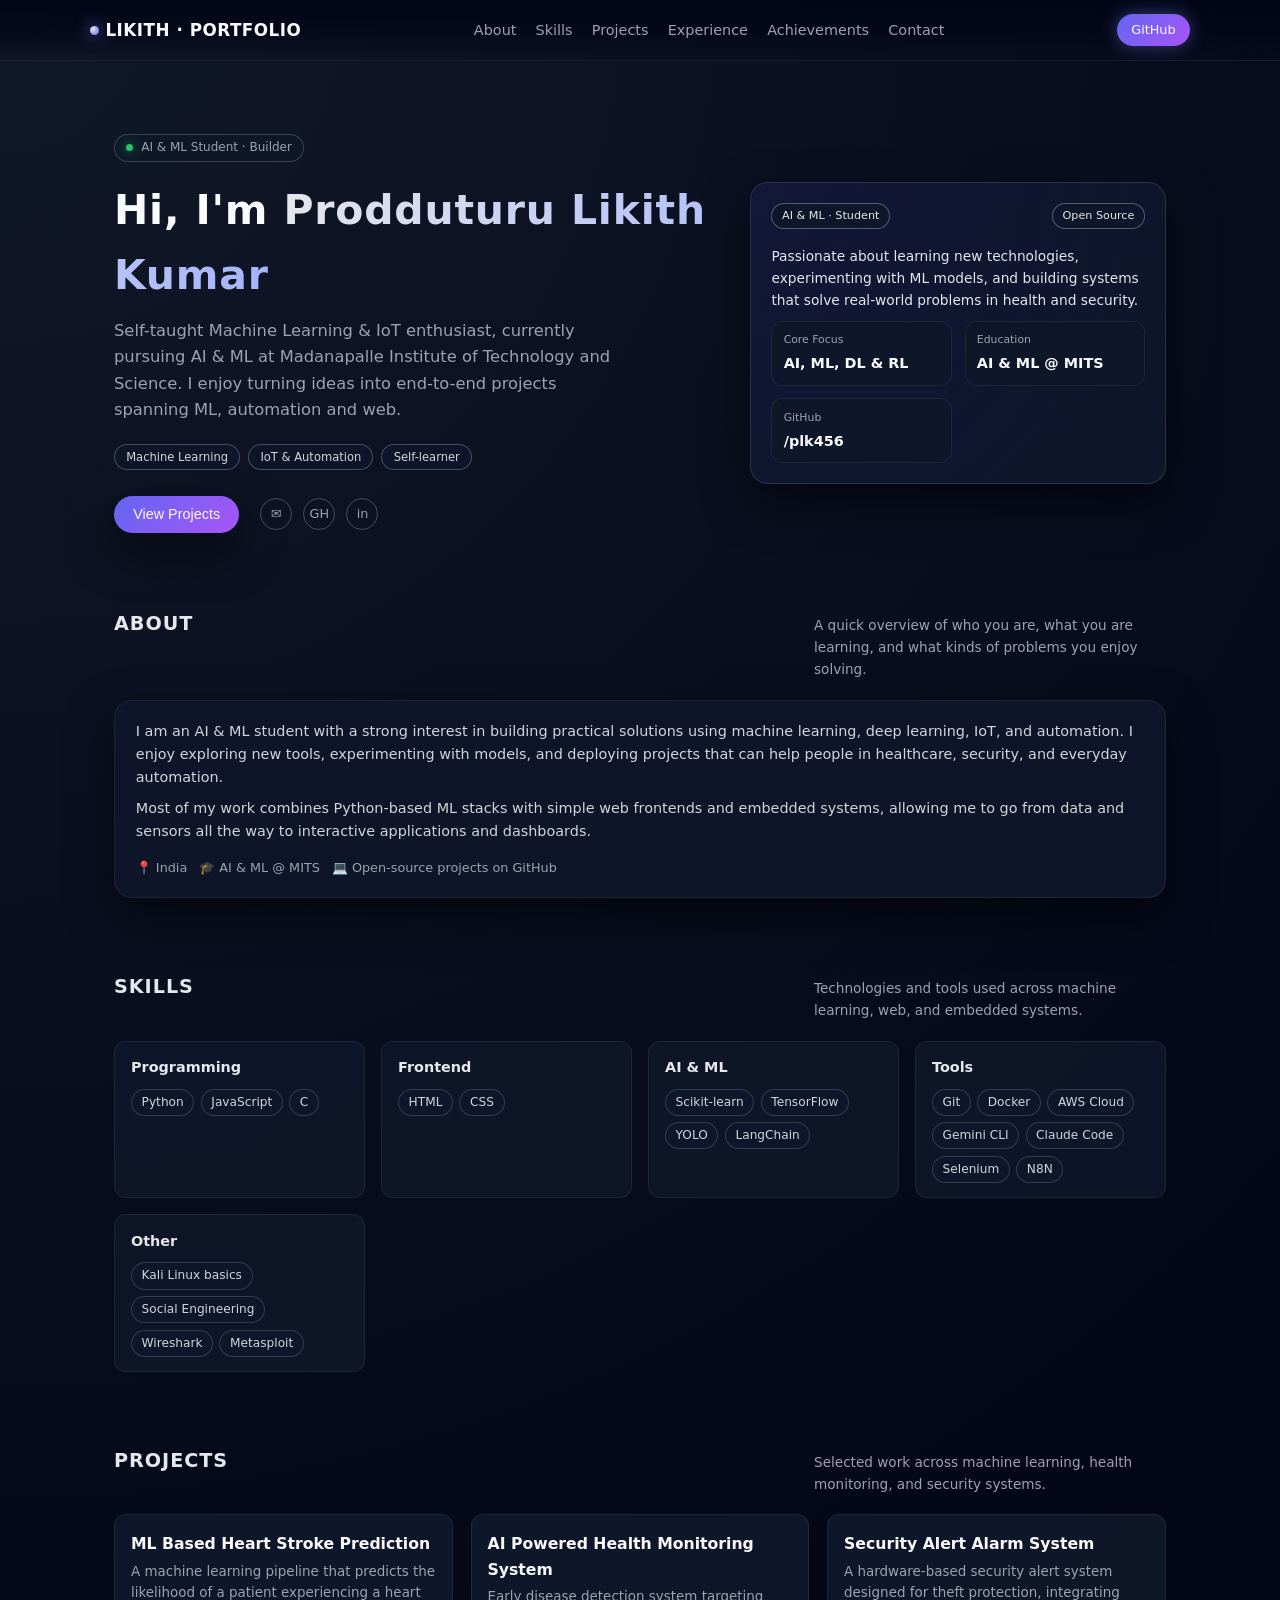
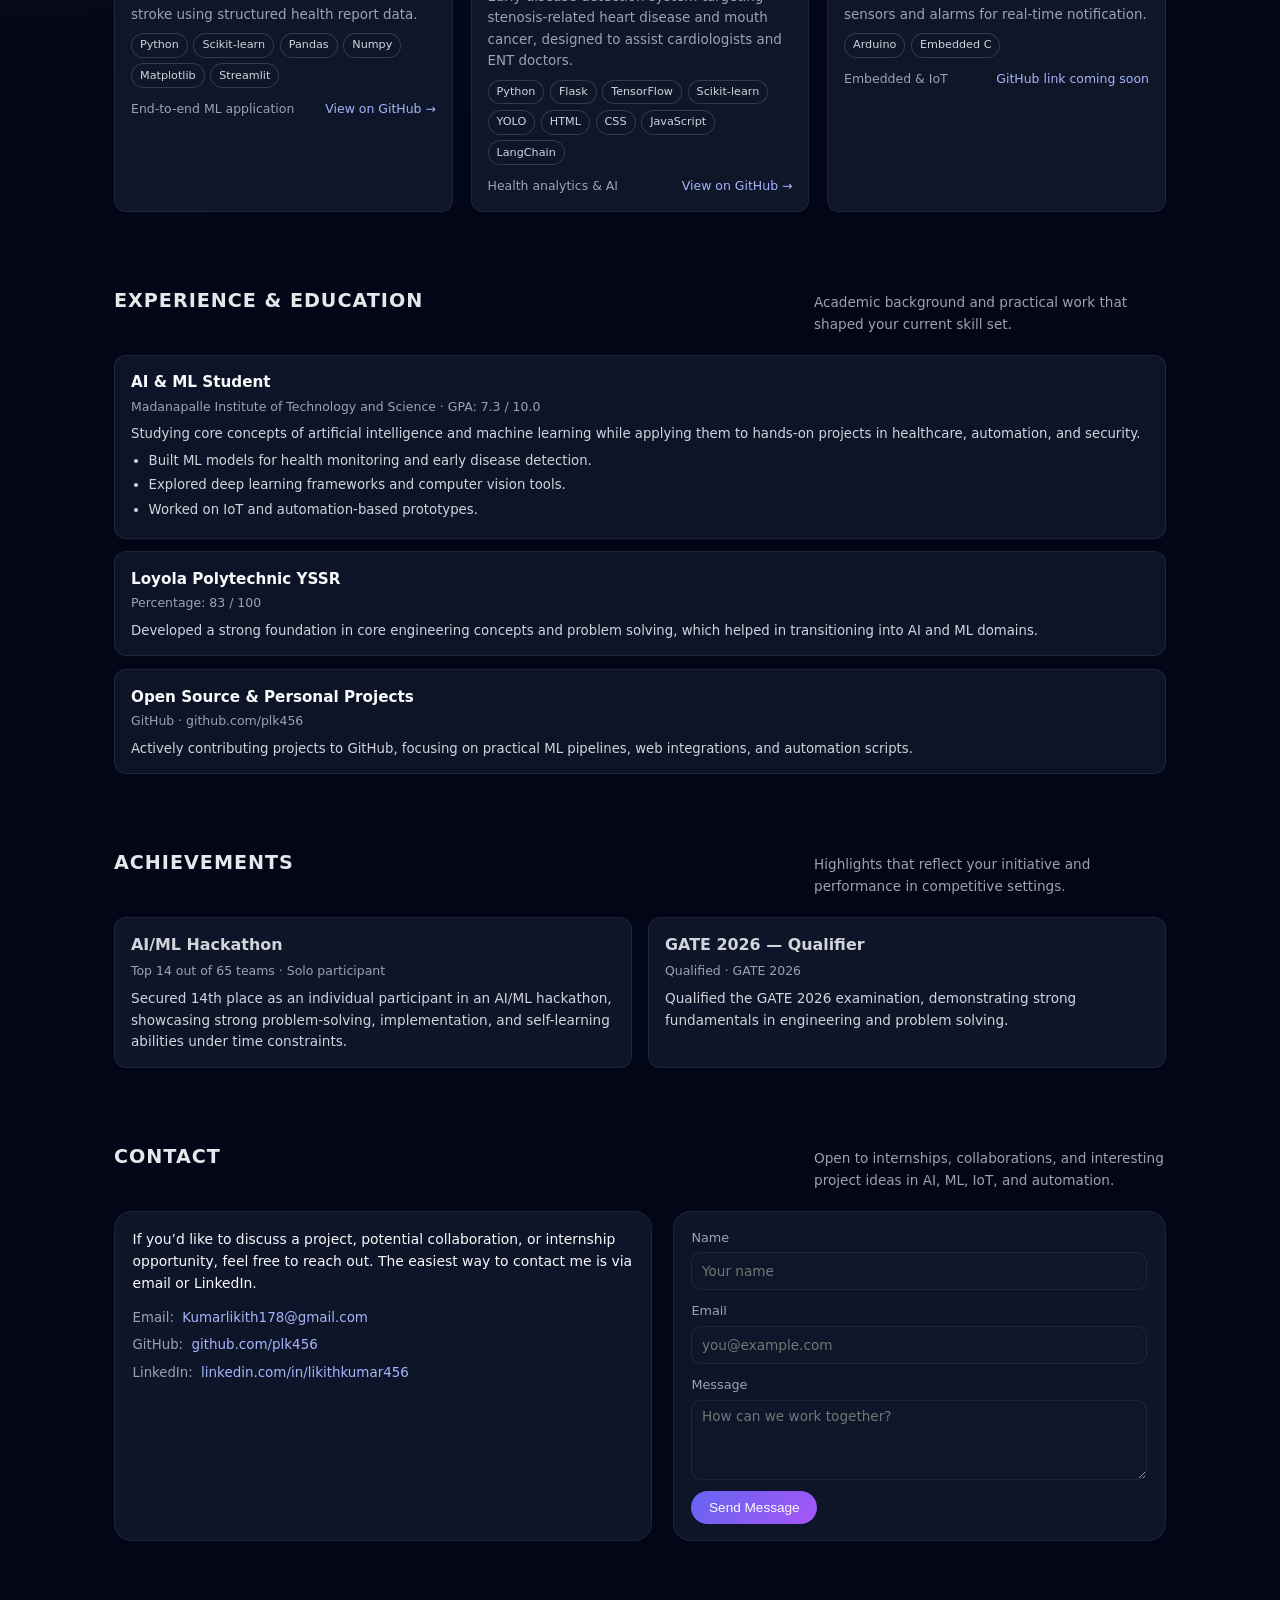
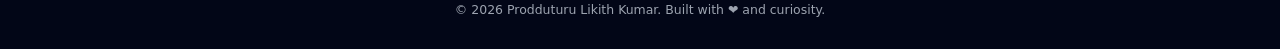
==== commit c9b50151: "recent-update" ====
--- a/index.html
+++ b/index.html
@@ -811,14 +811,17 @@
                             </div>
                         </div>
                         <div class="skill-card">
-                            <h3 class="skill-title">Tools</h3>
-                            <div class="skill-chips">
-                                <span class="chip">Git</span>
-                                <span class="chip">Docker</span>
-                                <span class="chip">Selenium</span>
-                                <span class="chip">N8N</span>
-                            </div>
-                        </div>
+    <h3 class="skill-title">Tools</h3>
+    <div class="skill-chips">
+        <span class="chip">Git</span>
+        <span class="chip">Docker</span>
+        <span class="chip">AWS Cloud</span>
+        <span class="chip">Gemini CLI</span>
+        <span class="chip">Claude Code</span>
+        <span class="chip">Selenium</span>
+        <span class="chip">N8N</span>
+    </div>
+</div>
                         <div class="skill-card">
                             <h3 class="skill-title">Other</h3>
                             <div class="skill-chips">
@@ -982,6 +985,13 @@
                                 problem-solving, implementation, and self-learning abilities under time constraints.
                             </p>
                         </article>
+                        <article class="achievement-card">
+    <h3 class="achievement-title">GATE 2026 — Qualifier</h3>
+    <div class="achievement-meta">Qualified · GATE 2026</div>
+    <p>
+        Qualified the GATE 2026 examination, demonstrating strong fundamentals in engineering and problem solving.
+    </p>
+</article>
                     </div>
                 </div>
             </section>
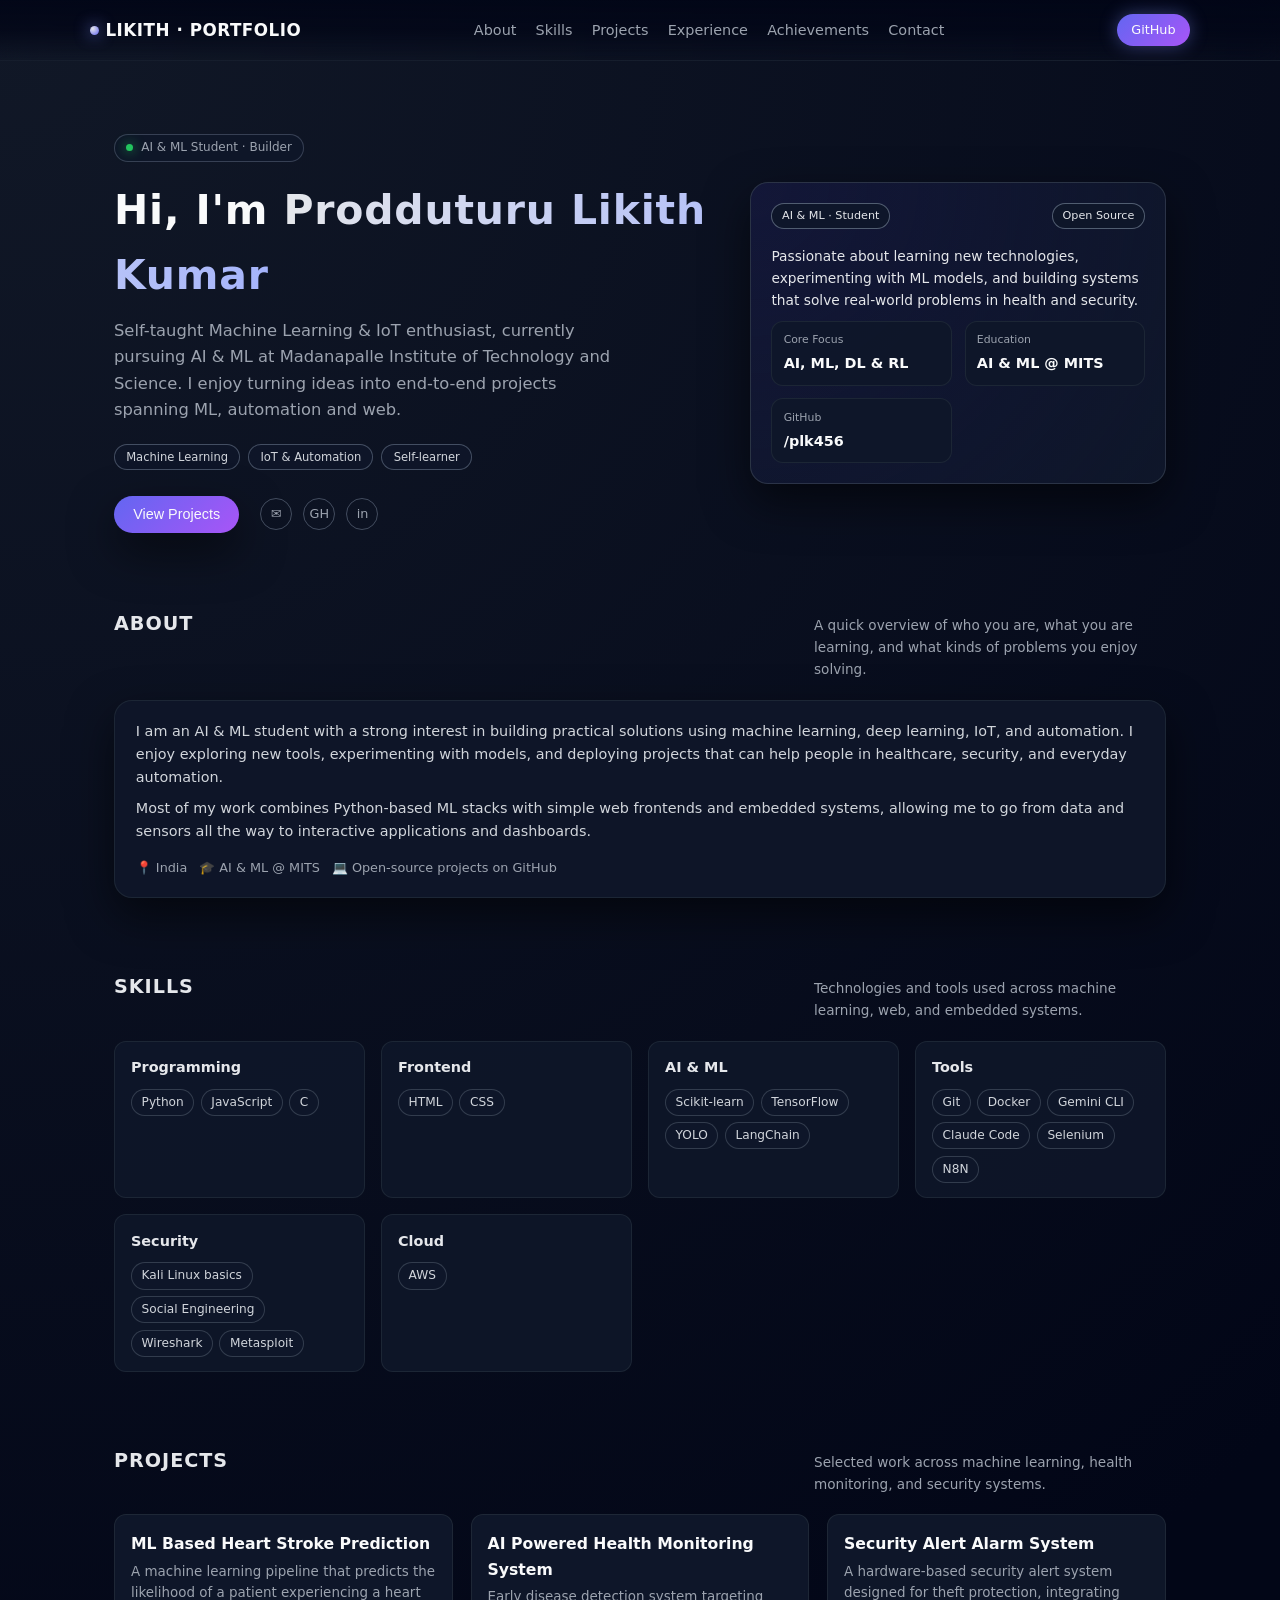
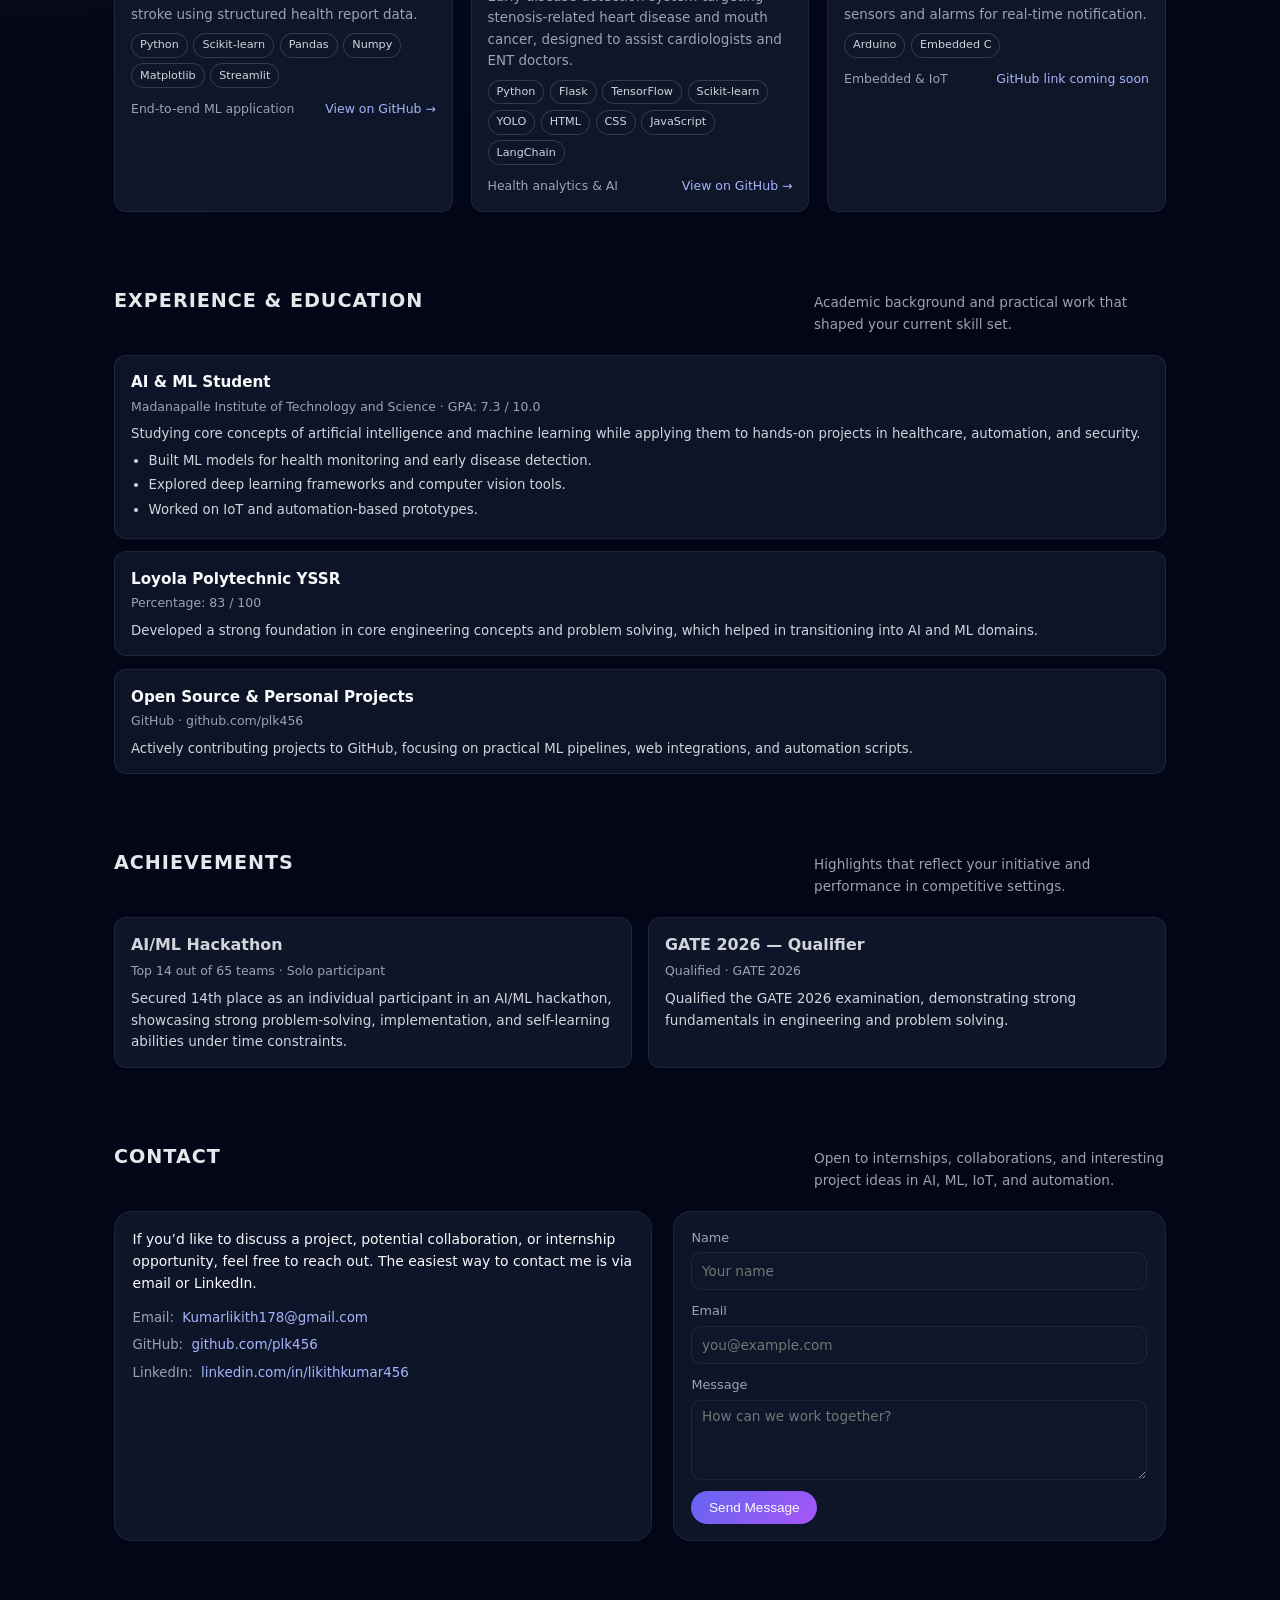
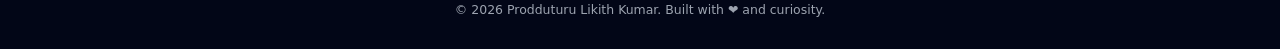
==== commit edf910a1: "recent-update" ====
--- a/index.html
+++ b/index.html
@@ -815,7 +815,6 @@
     <div class="skill-chips">
         <span class="chip">Git</span>
         <span class="chip">Docker</span>
-        <span class="chip">AWS Cloud</span>
         <span class="chip">Gemini CLI</span>
         <span class="chip">Claude Code</span>
         <span class="chip">Selenium</span>
@@ -823,12 +822,18 @@
     </div>
 </div>
                         <div class="skill-card">
-                            <h3 class="skill-title">Other</h3>
+                            <h3 class="skill-title">Security</h3>
                             <div class="skill-chips">
                                 <span class="chip">Kali Linux basics</span>
                                 <span class="chip">Social Engineering</span>
                                 <span class="chip">Wireshark</span>
                                 <span class="chip">Metasploit</span>
+                            </div>
+                        </div>
+                        <div class="skill-card">
+                            <h3 class="skill-title">Cloud</h3>
+                            <div class="skill-chips">
+                                <span class="chip">AWS</span>
                             </div>
                         </div>
                     </div>
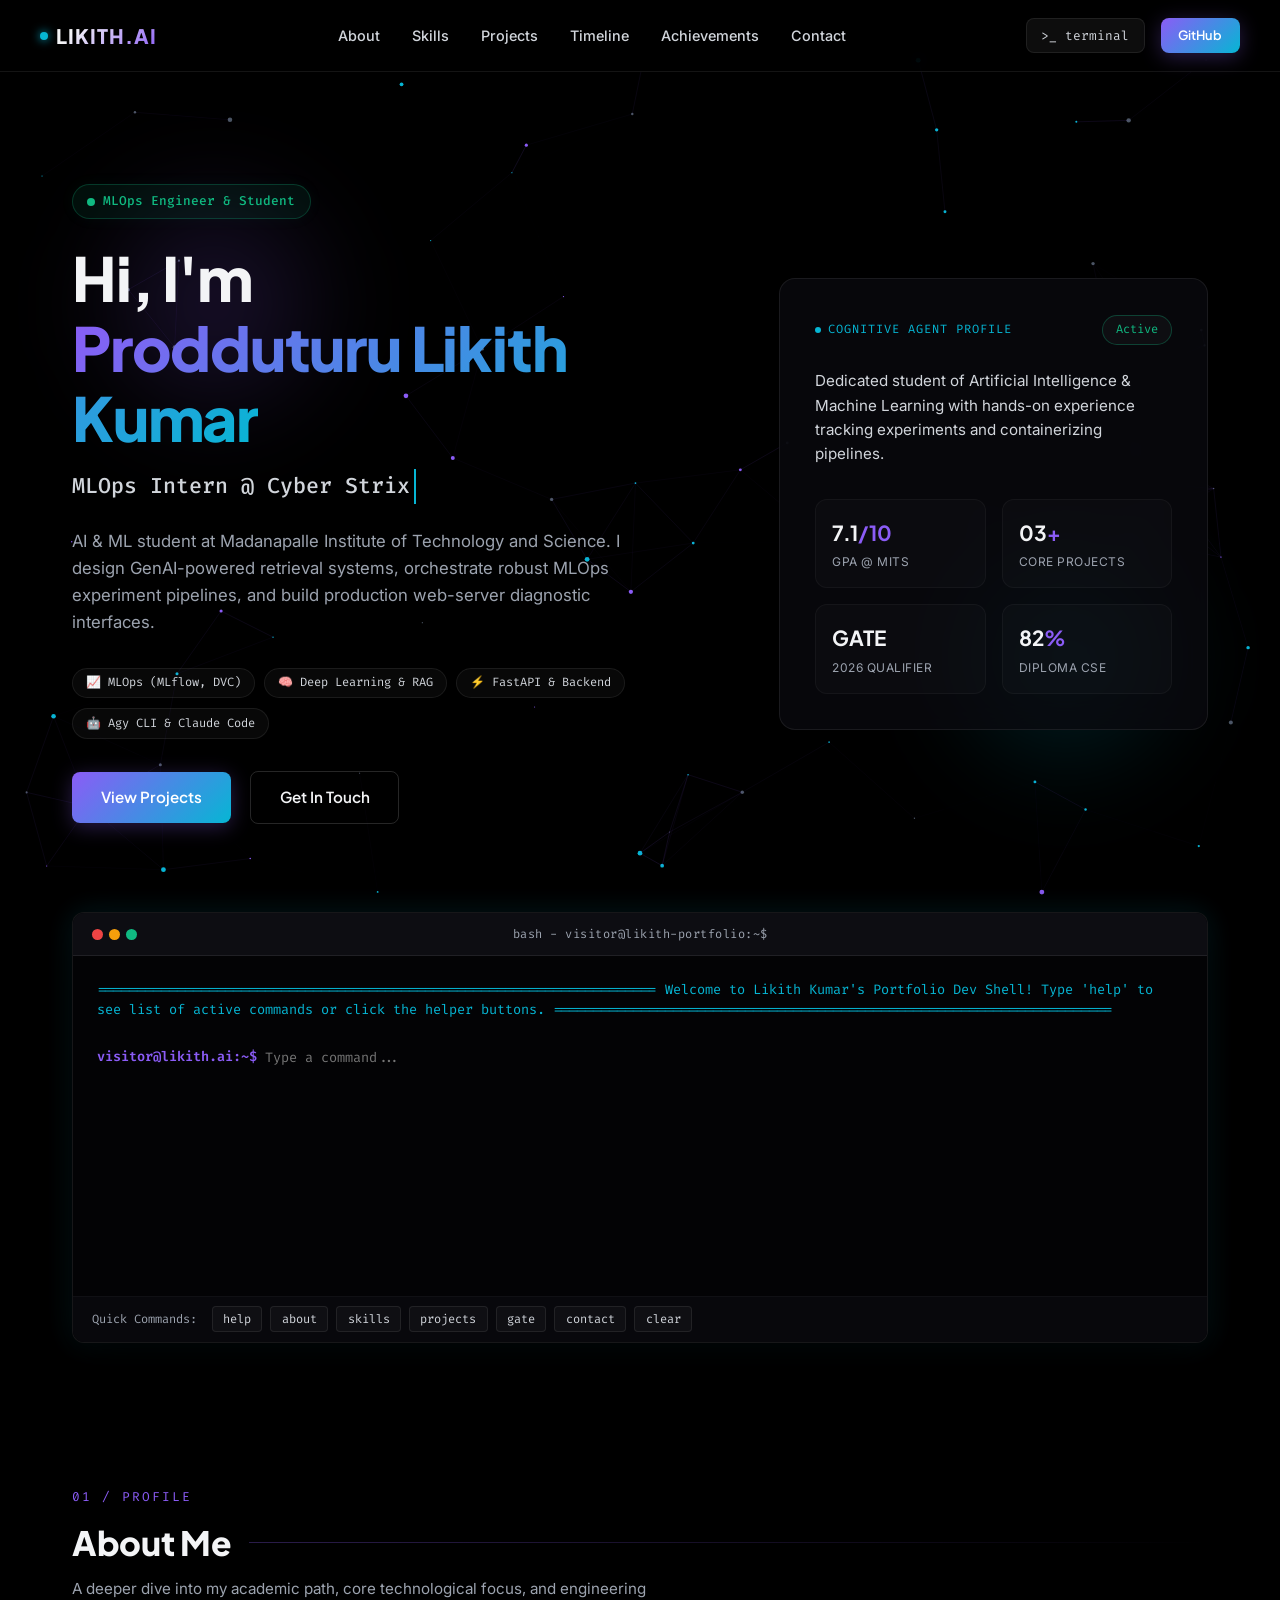
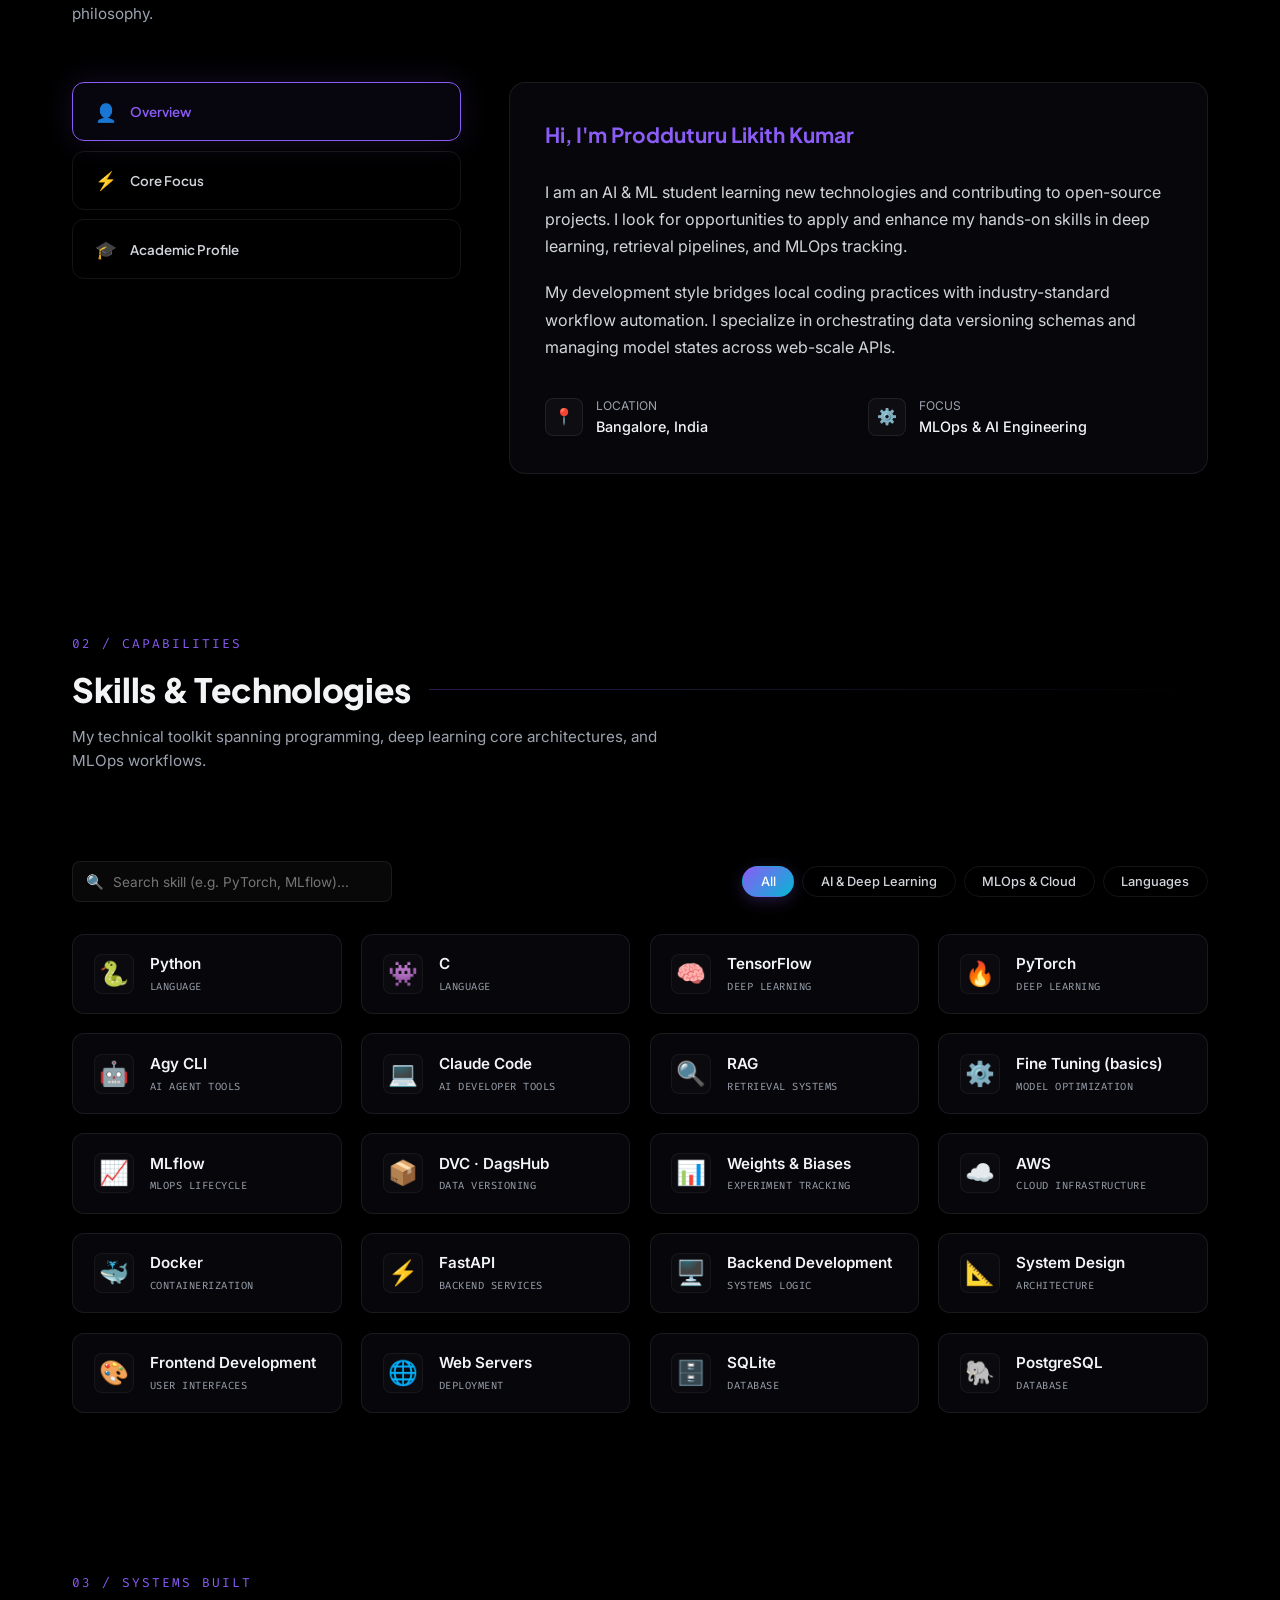
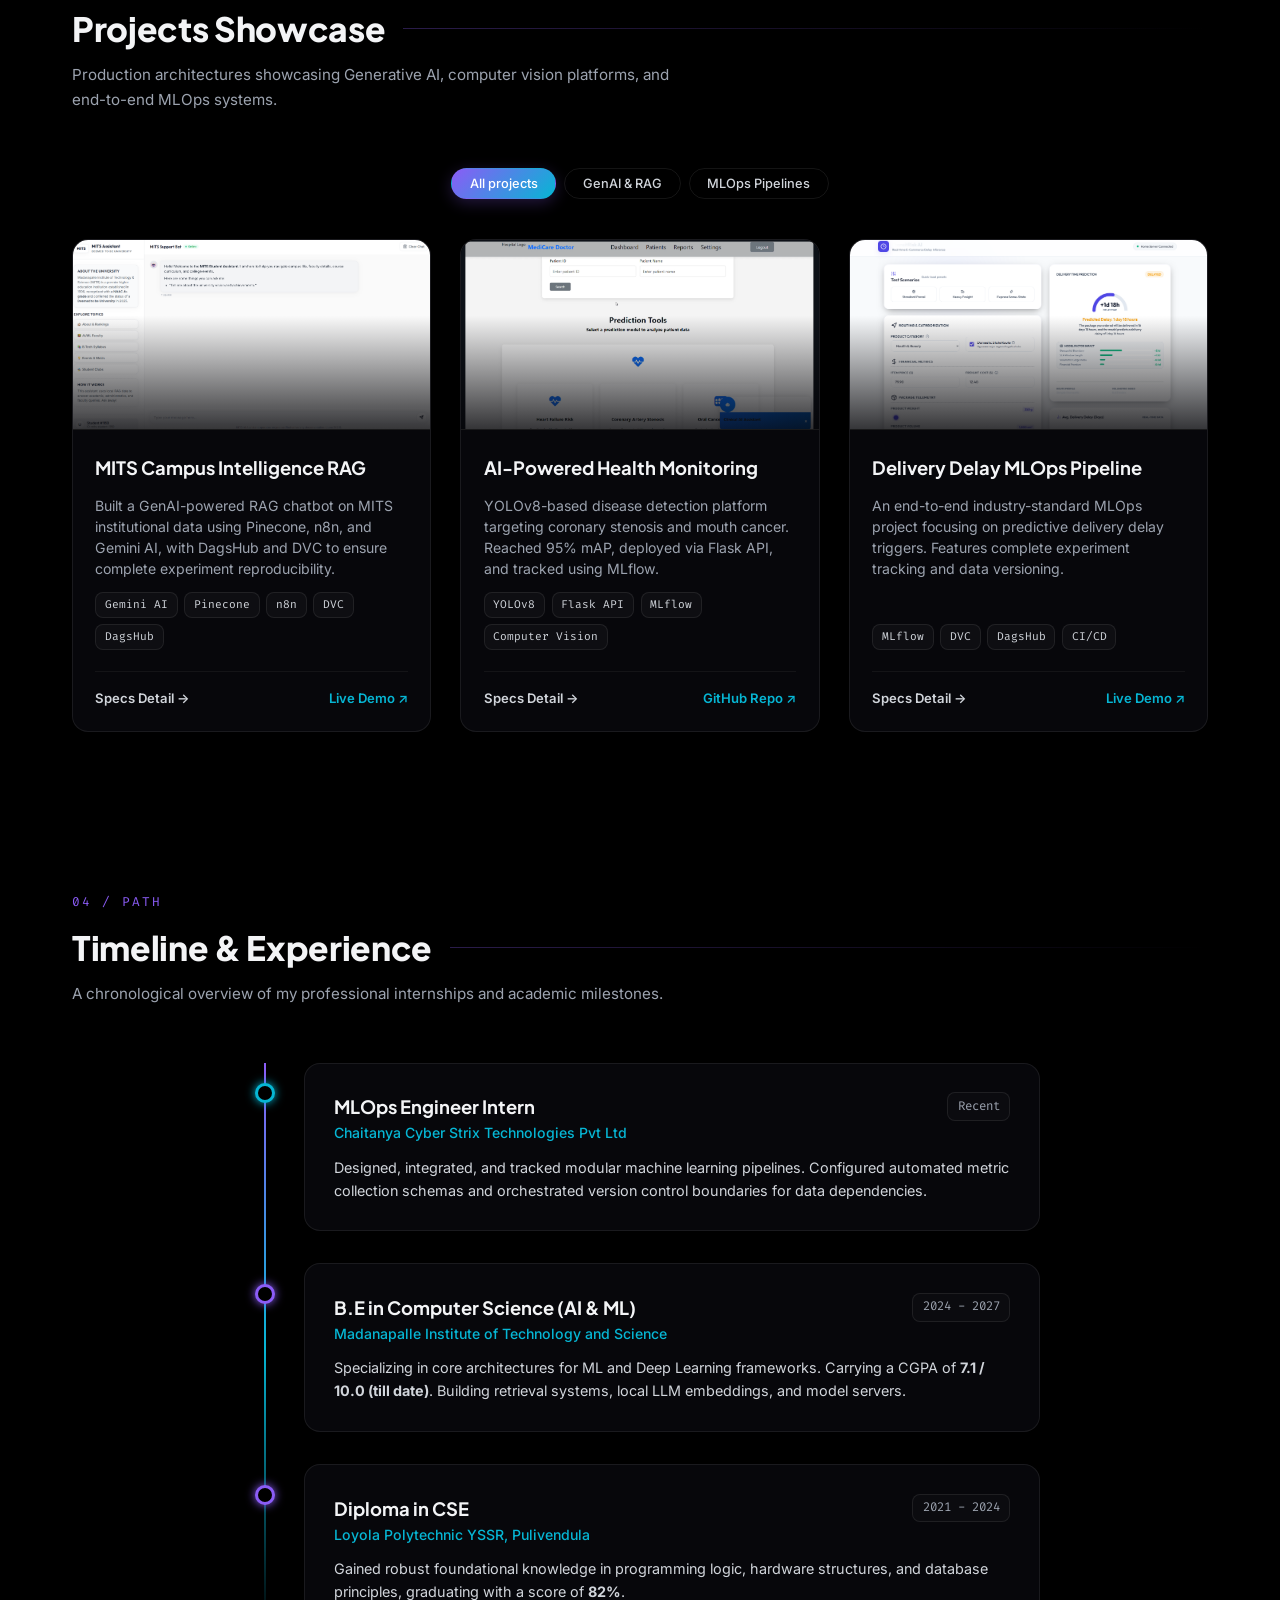
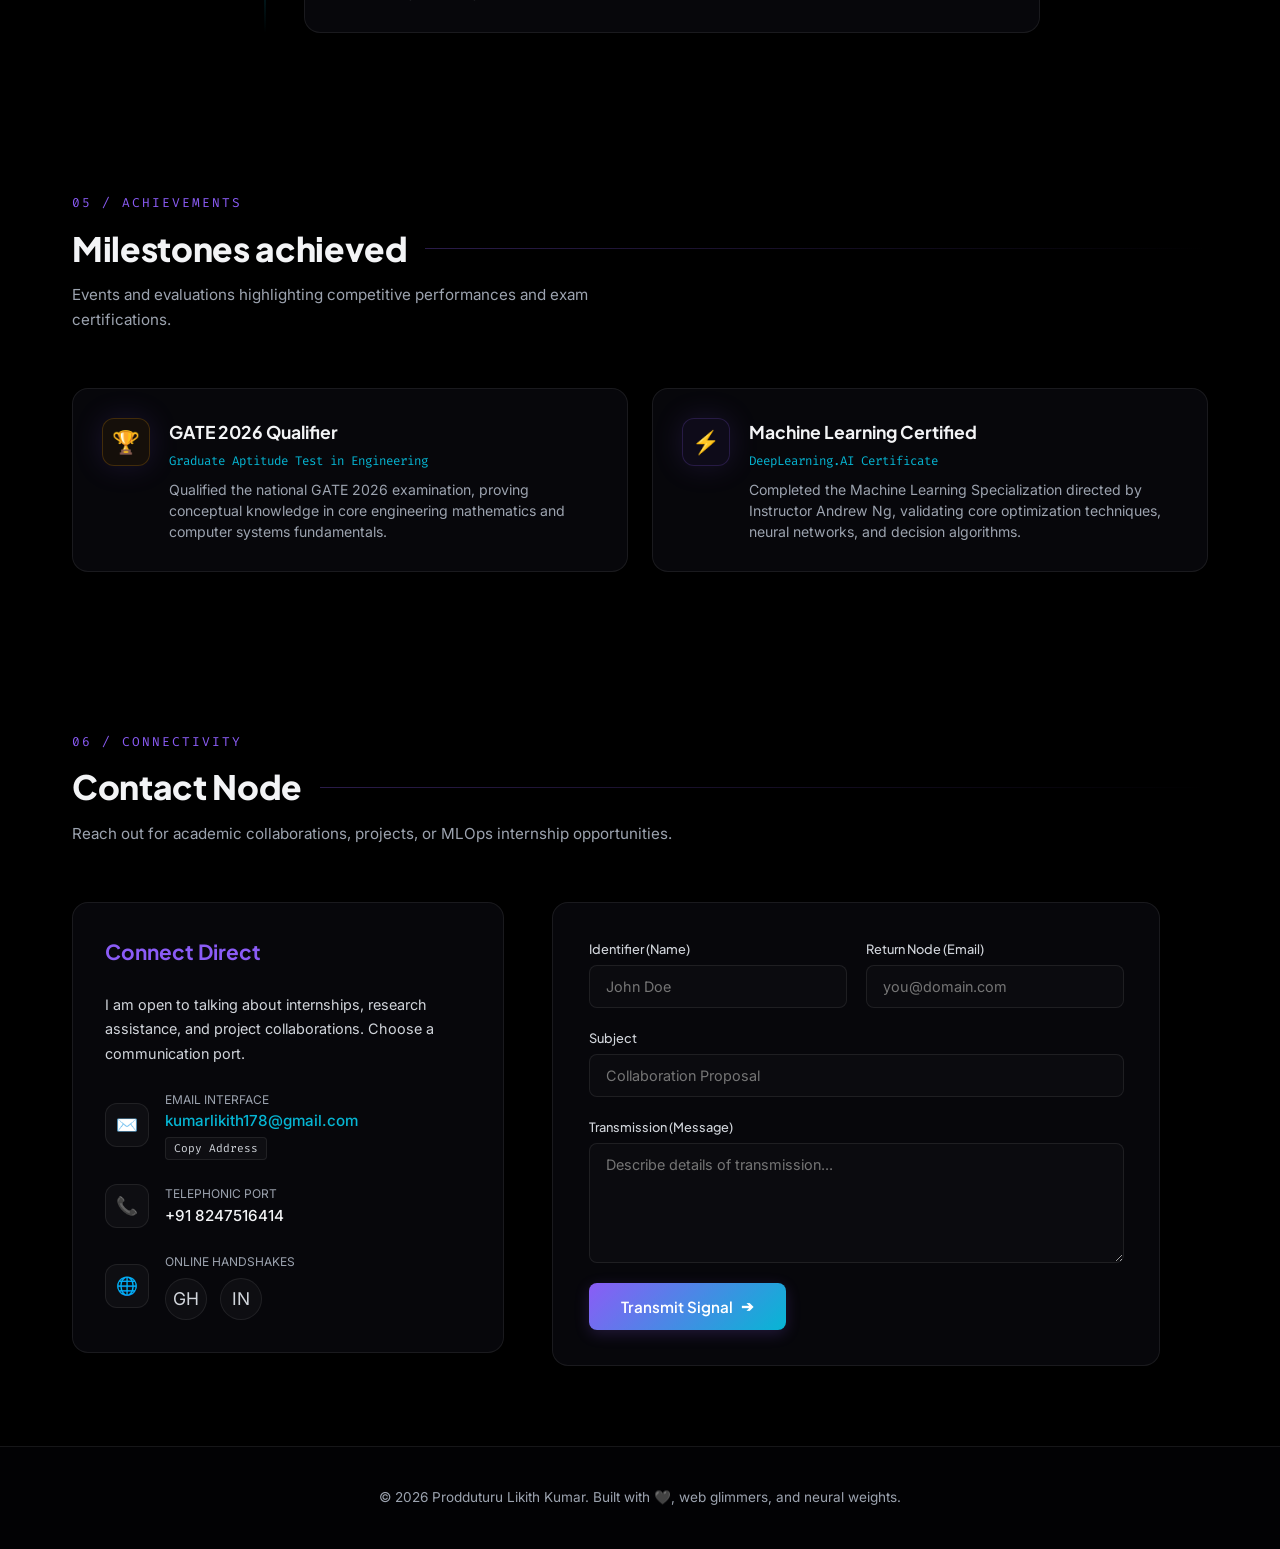
==== commit 272c53cb: "updated" ====
--- a/index.html
+++ b/index.html
@@ -1,53 +1,112 @@
 <!DOCTYPE html>
 <html lang="en">
-
 <head>
     <meta charset="UTF-8" />
-    <title>Prodduturu Likith Kumar | Portfolio</title>
-    <meta name="viewport" content="width=device-width, initial-scale=1" />
+    <meta name="viewport" content="width=device-width, initial-scale=1.0" />
+    <title>Likith Kumar | MLOps &amp; AI Engineer Portfolio</title>
+    <meta name="description" content="Portfolio of Prodduturu Likith Kumar - MLOps Engineer, AI &amp; ML student, GATE 2026 Qualifier. Explore projects, skills, and interactive developer terminal." />
+    
+    <!-- Google Fonts -->
+    <link rel="preconnect" href="https://fonts.googleapis.com" />
+    <link rel="preconnect" href="https://fonts.gstatic.com" crossorigin />
+    <link href="https://fonts.googleapis.com/css2?family=Fira+Code:wght@400;500;600&family=Inter:wght@300;400;500;600&family=Plus+Jakarta+Sans:wght@500;600;700;800&display=swap" rel="stylesheet" />
+
     <style>
+        /* CSS variables & Core Design Tokens */
         :root {
-            --bg: #050509;
-            --bg-alt: #101018;
-            --card: #151525;
-            --accent: #6366f1;
-            --accent-soft: rgba(99, 102, 241, 0.15);
-            --text: #f9fafb;
-            --muted: #9ca3af;
-            --border: #27272f;
-            --shadow: 0 18px 45px rgba(0, 0, 0, 0.55);
-            --radius-lg: 18px;
+            --bg-pure: #000000;
+            --bg-dark: #050508;
+            --bg-card: rgba(10, 10, 15, 0.75);
+            --bg-card-hover: rgba(18, 18, 24, 0.85);
+            --border-color: rgba(255, 255, 255, 0.08);
+            --border-hover: rgba(139, 92, 246, 0.4);
+            
+            --color-primary: #8b5cf6; /* Neon Purple */
+            --color-secondary: #06b6d4; /* Neon Cyan */
+            --color-accent: #10b981; /* Emerald Green */
+            --color-accent-glow: rgba(16, 185, 129, 0.15);
+            --color-purple-glow: rgba(139, 92, 246, 0.2);
+            --color-cyan-glow: rgba(6, 182, 212, 0.2);
+            
+            --text-primary: #f3f4f6;
+            --text-secondary: #d1d5db;
+            --text-muted: #9ca3af;
+            
+            --font-sans: 'Inter', sans-serif;
+            --font-display: 'Plus Jakarta Sans', sans-serif;
+            --font-mono: 'Fira Code', monospace;
+            
+            --radius-lg: 16px;
             --radius-md: 12px;
-            --radius-sm: 999px;
-        }
-
+            --radius-sm: 8px;
+            --radius-full: 9999px;
+            
+            --transition-fast: 0.2s cubic-bezier(0.16, 1, 0.3, 1);
+            --transition-normal: 0.3s cubic-bezier(0.16, 1, 0.3, 1);
+            
+            --shadow-glow: 0 0 30px rgba(139, 92, 246, 0.15);
+            --shadow-glow-cyan: 0 0 30px rgba(6, 182, 212, 0.15);
+        }
+
+        /* Basic Reset & Base Styling */
         * {
             box-sizing: border-box;
             margin: 0;
             padding: 0;
+            scroll-behavior: smooth;
         }
 
         body {
-            font-family: system-ui, -apple-system, BlinkMacSystemFont, "SF Pro Text",
-                "Segoe UI", sans-serif;
-            background: radial-gradient(circle at top left, #111827 0, #020617 55%, #020617 100%);
-            color: var(--text);
+            font-family: var(--font-sans);
+            background-color: var(--bg-pure);
+            color: var(--text-primary);
             line-height: 1.6;
+            overflow-x: hidden;
             -webkit-font-smoothing: antialiased;
         }
 
+        /* Custom Scrollbar */
+        ::-webkit-scrollbar {
+            width: 8px;
+        }
+        ::-webkit-scrollbar-track {
+            background: var(--bg-pure);
+        }
+        ::-webkit-scrollbar-thumb {
+            background: #1f1f2e;
+            border-radius: var(--radius-full);
+            border: 2px solid var(--bg-pure);
+        }
+        ::-webkit-scrollbar-thumb:hover {
+            background: var(--color-primary);
+        }
+
+        /* Links and buttons */
         a {
             color: inherit;
             text-decoration: none;
-        }
-
-        img {
-            max-width: 100%;
-            display: block;
-        }
-
-        /* Layout */
-        .page {
+            transition: var(--transition-fast);
+        }
+
+        button, input, textarea {
+            font-family: inherit;
+        }
+
+        /* Background Particle Canvas */
+        #particle-canvas {
+            position: fixed;
+            top: 0;
+            left: 0;
+            width: 100vw;
+            height: 100vh;
+            z-index: 0;
+            pointer-events: none;
+        }
+
+        /* Page Layout wrapper */
+        .app-container {
+            position: relative;
+            z-index: 1;
             min-height: 100vh;
             display: flex;
             flex-direction: column;
@@ -55,1017 +114,3082 @@
 
         .container {
             width: 100%;
-            max-width: 1100px;
+            max-width: 1200px;
             margin: 0 auto;
-            padding: 0 1.5rem;
-        }
-
-        /* Navbar */
+            padding: 0 2rem;
+        }
+
+        @media (max-width: 768px) {
+            .container {
+                padding: 0 1.2rem;
+            }
+        }
+
+        /* Glassmorphic card styling utilities */
+        .glass-card {
+            background: var(--bg-card);
+            border: 1px solid var(--border-color);
+            border-radius: var(--radius-lg);
+            backdrop-filter: blur(16px);
+            -webkit-backdrop-filter: blur(16px);
+            transition: var(--transition-normal);
+        }
+
+        .glass-card:hover {
+            border-color: var(--border-hover);
+            background: var(--bg-card-hover);
+            box-shadow: var(--shadow-glow);
+        }
+
+        /* Glow effects */
+        .glow-glow-purple {
+            position: absolute;
+            width: 300px;
+            height: 300px;
+            background: radial-gradient(circle, var(--color-purple-glow) 0%, transparent 70%);
+            z-index: -1;
+            pointer-events: none;
+            filter: blur(40px);
+        }
+
+        .glow-glow-cyan {
+            position: absolute;
+            width: 300px;
+            height: 300px;
+            background: radial-gradient(circle, var(--color-cyan-glow) 0%, transparent 70%);
+            z-index: -1;
+            pointer-events: none;
+            filter: blur(40px);
+        }
+
+        /* Sticky Glassmorphic Navbar */
         .navbar {
             position: sticky;
             top: 0;
-            z-index: 20;
-            backdrop-filter: blur(14px);
-            background: linear-gradient(to bottom,
-                    rgba(2, 6, 23, 0.95),
-                    rgba(2, 6, 23, 0.8),
-                    transparent);
-            border-bottom: 1px solid rgba(31, 41, 55, 0.7);
-        }
-
-        .navbar-inner {
+            z-index: 100;
+            background: rgba(0, 0, 0, 0.7);
+            backdrop-filter: blur(12px);
+            -webkit-backdrop-filter: blur(12px);
+            border-bottom: 1px solid var(--border-color);
+            transition: var(--transition-fast);
+        }
+
+        .navbar.scrolled {
+            background: rgba(0, 0, 0, 0.9);
+            box-shadow: 0 10px 30px rgba(0, 0, 0, 0.5);
+            border-bottom-color: rgba(255, 255, 255, 0.05);
+        }
+
+        .nav-inner {
             display: flex;
             align-items: center;
             justify-content: space-between;
-            padding: 0.9rem 0;
-        }
-
-        .nav-brand {
-            font-weight: 700;
-            letter-spacing: 0.03em;
-            font-size: 1.05rem;
-            display: flex;
-            align-items: center;
-            gap: 0.4rem;
-        }
-
-        .nav-dot {
-            width: 9px;
-            height: 9px;
-            border-radius: 999px;
-            background: radial-gradient(circle at 30% 30%, #e5e7eb, #6366f1);
-            box-shadow: 0 0 16px rgba(129, 140, 248, 0.9);
+            padding: 1.1rem 0;
+        }
+
+        .logo {
+            font-family: var(--font-display);
+            font-weight: 800;
+            font-size: 1.25rem;
+            letter-spacing: 1px;
+            background: linear-gradient(135deg, var(--text-primary) 30%, var(--color-primary) 100%);
+            -webkit-background-clip: text;
+            -webkit-text-fill-color: transparent;
+            display: flex;
+            align-items: center;
+            gap: 0.5rem;
+        }
+
+        .logo-dot {
+            width: 8px;
+            height: 8px;
+            border-radius: var(--radius-full);
+            background: var(--color-secondary);
+            box-shadow: 0 0 10px var(--color-secondary);
         }
 
         .nav-links {
             display: flex;
-            gap: 1.2rem;
+            align-items: center;
+            gap: 2rem;
+        }
+
+        .nav-link {
             font-size: 0.9rem;
-        }
-
-        .nav-links a {
-            color: var(--muted);
-            padding: 0.2rem 0;
+            color: var(--text-secondary);
+            font-weight: 500;
             position: relative;
-        }
-
-        .nav-links a::after {
-            content: "";
+            padding: 0.4rem 0;
+        }
+
+        .nav-link::after {
+            content: '';
             position: absolute;
+            bottom: 0;
             left: 0;
-            bottom: -0.25rem;
             width: 0;
             height: 2px;
-            border-radius: 999px;
-            background: linear-gradient(to right, #6366f1, #a855f7);
-            transition: width 0.18s ease-out;
-        }
-
-        .nav-links a:hover {
-            color: #e5e7eb;
-        }
-
-        .nav-links a:hover::after {
+            background: linear-gradient(90deg, var(--color-primary), var(--color-secondary));
+            border-radius: var(--radius-full);
+            transition: var(--transition-fast);
+        }
+
+        .nav-link:hover {
+            color: var(--text-primary);
+        }
+
+        .nav-link:hover::after,
+        .nav-link.active::after {
             width: 100%;
         }
 
-        .nav-cta {
+        .nav-actions {
+            display: flex;
+            align-items: center;
+            gap: 1rem;
+        }
+
+        .btn-terminal-toggle {
+            background: rgba(255, 255, 255, 0.05);
+            border: 1px solid var(--border-color);
+            color: var(--text-secondary);
+            padding: 0.5rem 0.9rem;
+            border-radius: var(--radius-sm);
+            font-size: 0.8rem;
+            cursor: pointer;
+            display: flex;
+            align-items: center;
+            gap: 0.4rem;
+            font-family: var(--font-mono);
+            transition: var(--transition-fast);
+        }
+
+        .btn-terminal-toggle:hover {
+            background: rgba(255, 255, 255, 0.1);
+            border-color: var(--color-secondary);
+            color: var(--color-secondary);
+            box-shadow: var(--shadow-glow-cyan);
+        }
+
+        .mobile-menu-btn {
             display: none;
-        }
-
-        @media (min-width: 768px) {
-            .nav-cta {
-                display: inline-flex;
-                align-items: center;
-                gap: 0.35rem;
-                padding: 0.35rem 0.9rem;
-                border-radius: var(--radius-sm);
-                background: linear-gradient(135deg, #6366f1, #a855f7);
-                font-size: 0.8rem;
-                border: none;
-                cursor: pointer;
-                color: #f9fafb;
-                box-shadow: 0 0 18px rgba(129, 140, 248, 0.4);
+            background: none;
+            border: none;
+            color: var(--text-primary);
+            font-size: 1.5rem;
+            cursor: pointer;
+        }
+
+        @media (max-width: 868px) {
+            .nav-links {
+                display: none;
             }
-        }
-
-        /* Hero */
+            .mobile-menu-btn {
+                display: block;
+            }
+            .nav-actions {
+                display: none;
+            }
+        }
+
+        /* Mobile Nav Menu Drawer */
+        .mobile-nav {
+            position: fixed;
+            top: 70px;
+            left: 0;
+            width: 100%;
+            height: calc(100vh - 70px);
+            background: rgba(5, 5, 8, 0.98);
+            z-index: 99;
+            backdrop-filter: blur(20px);
+            border-top: 1px solid var(--border-color);
+            display: flex;
+            flex-direction: column;
+            padding: 2.5rem 2rem;
+            gap: 1.5rem;
+            transform: translateX(-100%);
+            transition: transform var(--transition-normal);
+        }
+
+        .mobile-nav.open {
+            transform: translateX(0);
+        }
+
+        .mobile-nav-link {
+            font-size: 1.3rem;
+            font-family: var(--font-display);
+            font-weight: 600;
+            color: var(--text-secondary);
+            padding: 0.5rem 0;
+            border-bottom: 1px solid rgba(255, 255, 255, 0.05);
+        }
+
+        .mobile-nav-link:hover {
+            color: var(--color-primary);
+            padding-left: 0.5rem;
+        }
+
+        /* Hero Section */
         .hero {
-            padding: 3.5rem 0 2.5rem;
-        }
-
-        @media (min-width: 900px) {
-            .hero {
-                padding-top: 4.5rem;
-            }
+            padding: 7rem 0 4rem;
+            position: relative;
+            overflow: hidden;
         }
 
         .hero-grid {
             display: grid;
-            grid-template-columns: minmax(0, 1.6fr) minmax(0, 1.1fr);
-            gap: 2rem;
-            align-items: center;
-        }
-
-        @media (max-width: 899px) {
+            grid-template-columns: 1.2fr 0.8fr;
+            gap: 4rem;
+            align-items: center;
+        }
+
+        @media (max-width: 992px) {
             .hero-grid {
-                grid-template-columns: minmax(0, 1fr);
+                grid-template-columns: 1fr;
+                gap: 3rem;
+                text-align: center;
             }
         }
 
-        .hero-chip {
+        .hero-left {
+            position: relative;
+        }
+
+        .status-chip {
             display: inline-flex;
             align-items: center;
             gap: 0.5rem;
-            padding: 0.2rem 0.7rem;
-            background: rgba(15, 23, 42, 0.9);
-            border-radius: 999px;
-            border: 1px solid rgba(148, 163, 184, 0.3);
-            color: var(--muted);
+            background: rgba(16, 185, 129, 0.08);
+            border: 1px solid rgba(16, 185, 129, 0.25);
+            padding: 0.4rem 0.9rem;
+            border-radius: var(--radius-full);
+            color: var(--color-accent);
+            font-weight: 500;
+            font-size: 0.8rem;
+            font-family: var(--font-mono);
+            margin-bottom: 1.5rem;
+            box-shadow: 0 0 15px rgba(16, 185, 129, 0.05);
+        }
+
+        .status-dot {
+            width: 8px;
+            height: 8px;
+            border-radius: var(--radius-full);
+            background: var(--color-accent);
+            animation: pulse-dot 2s infinite;
+        }
+
+        @keyframes pulse-dot {
+            0% { transform: scale(0.9); opacity: 0.6; }
+            50% { transform: scale(1.2); opacity: 1; box-shadow: 0 0 8px var(--color-accent); }
+            100% { transform: scale(0.9); opacity: 0.6; }
+        }
+
+        .hero-title {
+            font-family: var(--font-display);
+            font-size: clamp(2.5rem, 5vw, 3.8rem);
+            font-weight: 800;
+            line-height: 1.15;
+            letter-spacing: -0.02em;
+            margin-bottom: 1rem;
+        }
+
+        .hero-title span {
+            background: linear-gradient(135deg, var(--color-primary) 0%, var(--color-secondary) 100%);
+            -webkit-background-clip: text;
+            -webkit-text-fill-color: transparent;
+        }
+
+        .hero-subtitle-wrapper {
+            height: 2.2rem;
+            margin-bottom: 1.5rem;
+            display: flex;
+            align-items: center;
+            justify-content: flex-start;
+        }
+
+        @media (max-width: 992px) {
+            .hero-subtitle-wrapper {
+                justify-content: center;
+            }
+        }
+
+        .hero-subtitle {
+            font-size: 1.35rem;
+            color: var(--text-secondary);
+            font-family: var(--font-mono);
+            font-weight: 500;
+            border-right: 2px solid var(--color-secondary);
+            padding-right: 4px;
+            white-space: nowrap;
+            overflow: hidden;
+            animation: blink-cursor 0.75s step-end infinite;
+        }
+
+        @keyframes blink-cursor {
+            from, to { border-color: transparent }
+            50% { border-color: var(--color-secondary); }
+        }
+
+        .hero-description {
+            font-size: 1.05rem;
+            color: var(--text-muted);
+            margin-bottom: 2rem;
+            max-width: 580px;
+        }
+
+        @media (max-width: 992px) {
+            .hero-description {
+                margin-left: auto;
+                margin-right: auto;
+            }
+        }
+
+        .hero-badges {
+            display: flex;
+            flex-wrap: wrap;
+            gap: 0.6rem;
+            margin-bottom: 2rem;
+        }
+
+        @media (max-width: 992px) {
+            .hero-badges {
+                justify-content: center;
+            }
+        }
+
+        .badge {
+            font-family: var(--font-mono);
             font-size: 0.75rem;
-            margin-bottom: 1rem;
-        }
-
-        .hero-chip-dot {
-            width: 7px;
-            height: 7px;
-            border-radius: 999px;
-            background: #22c55e;
-            box-shadow: 0 0 12px rgba(34, 197, 94, 0.9);
-        }
-
-        .hero-title {
-            font-size: clamp(2.1rem, 3.2vw, 2.7rem);
+            padding: 0.3rem 0.8rem;
+            background: rgba(255, 255, 255, 0.03);
+            border: 1px solid var(--border-color);
+            border-radius: var(--radius-full);
+            color: var(--text-secondary);
+        }
+
+        .hero-actions {
+            display: flex;
+            align-items: center;
+            gap: 1.2rem;
+        }
+
+        @media (max-width: 992px) {
+            .hero-actions {
+                justify-content: center;
+                flex-wrap: wrap;
+            }
+        }
+
+        .btn-glow-primary {
+            position: relative;
+            background: linear-gradient(135deg, var(--color-primary), var(--color-secondary));
+            color: #ffffff;
+            font-family: var(--font-display);
+            font-weight: 600;
+            font-size: 0.95rem;
+            padding: 0.85rem 1.8rem;
+            border-radius: var(--radius-sm);
+            border: none;
+            cursor: pointer;
+            transition: var(--transition-fast);
+            box-shadow: 0 4px 20px rgba(139, 92, 246, 0.3);
+            display: inline-flex;
+            align-items: center;
+            gap: 0.5rem;
+        }
+
+        .btn-glow-primary:hover {
+            transform: translateY(-2px);
+            box-shadow: 0 8px 25px rgba(139, 92, 246, 0.5), 0 0 15px var(--color-secondary);
+        }
+
+        .btn-glow-secondary {
+            background: transparent;
+            border: 1px solid rgba(255, 255, 255, 0.15);
+            color: var(--text-primary);
+            font-family: var(--font-display);
+            font-weight: 600;
+            font-size: 0.95rem;
+            padding: 0.85rem 1.8rem;
+            border-radius: var(--radius-sm);
+            cursor: pointer;
+            transition: var(--transition-fast);
+            display: inline-flex;
+            align-items: center;
+            gap: 0.5rem;
+        }
+
+        .btn-glow-secondary:hover {
+            border-color: var(--color-secondary);
+            background: rgba(6, 182, 212, 0.04);
+            color: var(--color-secondary);
+            text-shadow: 0 0 8px rgba(6, 182, 212, 0.3);
+        }
+
+        .hero-right-card {
+            position: relative;
+            padding: 2.2rem;
+            overflow: hidden;
+            display: flex;
+            flex-direction: column;
+            gap: 1.5rem;
+        }
+
+        .card-header-glow {
+            display: flex;
+            align-items: center;
+            justify-content: space-between;
+        }
+
+        .card-label {
+            font-family: var(--font-mono);
+            font-size: 0.75rem;
+            color: var(--color-secondary);
+            text-transform: uppercase;
+            letter-spacing: 1px;
+            display: flex;
+            align-items: center;
+            gap: 0.4rem;
+        }
+
+        .card-label-dot {
+            width: 6px;
+            height: 6px;
+            border-radius: var(--radius-full);
+            background: var(--color-secondary);
+        }
+
+        .card-body-text {
+            font-size: 0.95rem;
+            color: var(--text-secondary);
+        }
+
+        .stats-grid {
+            display: grid;
+            grid-template-columns: repeat(2, 1fr);
+            gap: 1rem;
+            margin-top: 0.5rem;
+        }
+
+        .stat-box {
+            background: rgba(255, 255, 255, 0.02);
+            border: 1px solid rgba(255, 255, 255, 0.04);
+            border-radius: var(--radius-md);
+            padding: 1rem;
+            transition: var(--transition-fast);
+        }
+
+        .stat-box:hover {
+            border-color: rgba(255, 255, 255, 0.1);
+            background: rgba(255, 255, 255, 0.04);
+        }
+
+        .stat-num {
+            font-family: var(--font-display);
             font-weight: 700;
-            letter-spacing: 0.02em;
-            margin-bottom: 0.6rem;
-        }
-
-        .hero-title span {
-            background: linear-gradient(to right, #e5e7eb, #a5b4fc);
-            -webkit-background-clip: text;
-            color: transparent;
-        }
-
-        .hero-sub {
-            font-size: 1.02rem;
-            color: var(--muted);
-            max-width: 32rem;
-            margin-bottom: 1.3rem;
-        }
-
-        .hero-badges {
+            font-size: 1.3rem;
+            color: var(--text-primary);
+            margin-bottom: 0.2rem;
+        }
+
+        .stat-num span {
+            color: var(--color-primary);
+        }
+
+        .stat-title {
+            font-size: 0.75rem;
+            color: var(--text-muted);
+            text-transform: uppercase;
+            letter-spacing: 0.5px;
+        }
+
+        /* Developer Interactive Terminal Section */
+        .terminal-section {
+            padding: 1.5rem 0 4rem;
+        }
+
+        .terminal-window {
+            background: #030305;
+            border: 1px solid var(--border-color);
+            border-radius: var(--radius-md);
+            box-shadow: 0 20px 50px rgba(0, 0, 0, 0.8), var(--shadow-glow-cyan);
+            overflow: hidden;
+            font-family: var(--font-mono);
+            font-size: 0.85rem;
+            color: #d1d5db;
+        }
+
+        .terminal-header {
+            background: #0d0d12;
+            padding: 0.7rem 1.2rem;
+            border-bottom: 1px solid var(--border-color);
+            display: flex;
+            align-items: center;
+            justify-content: space-between;
+        }
+
+        .terminal-controls {
+            display: flex;
+            gap: 6px;
+        }
+
+        .terminal-dot {
+            width: 11px;
+            height: 11px;
+            border-radius: var(--radius-full);
+        }
+
+        .dot-close { background: #ef4444; }
+        .dot-minimize { background: #f59e0b; }
+        .dot-maximize { background: #10b981; }
+
+        .terminal-title {
+            color: var(--text-muted);
+            font-size: 0.75rem;
+            letter-spacing: 0.5px;
+        }
+
+        .terminal-body {
+            padding: 1.5rem;
+            height: 340px;
+            overflow-y: auto;
+            display: flex;
+            flex-direction: column;
+            gap: 0.8rem;
+        }
+
+        .terminal-welcome {
+            color: var(--color-secondary);
+            line-height: 1.5;
+        }
+
+        .terminal-prompt-line {
+            display: flex;
+            align-items: center;
+            gap: 0.5rem;
+        }
+
+        .terminal-user {
+            color: var(--color-primary);
+            font-weight: 600;
+        }
+
+        .terminal-input-wrapper {
+            display: flex;
+            align-items: center;
+            flex-grow: 1;
+        }
+
+        .terminal-input {
+            background: transparent;
+            border: none;
+            color: var(--text-primary);
+            font-family: var(--font-mono);
+            font-size: 0.85rem;
+            outline: none;
+            width: 100%;
+        }
+
+        .terminal-output {
+            white-space: pre-wrap;
+            color: var(--text-secondary);
+            margin-bottom: 0.5rem;
+        }
+
+        .terminal-output.error {
+            color: #f87171;
+        }
+
+        .terminal-output.success {
+            color: #34d399;
+        }
+
+        .terminal-helper-buttons {
             display: flex;
             flex-wrap: wrap;
             gap: 0.5rem;
-            margin-bottom: 1.6rem;
-        }
-
-        .badge {
-            font-size: 0.72rem;
-            padding: 0.2rem 0.7rem;
-            border-radius: 999px;
-            border: 1px solid rgba(148, 163, 184, 0.4);
-            color: #d1d5db;
-            background: rgba(15, 23, 42, 0.9);
-        }
-
-        .hero-actions {
-            display: flex;
+            padding: 0.6rem 1.2rem;
+            background: #08080c;
+            border-top: 1px solid rgba(255, 255, 255, 0.03);
+            align-items: center;
+        }
+
+        .terminal-helper-label {
+            font-size: 0.75rem;
+            color: var(--text-muted);
+            margin-right: 0.4rem;
+        }
+
+        .terminal-btn {
+            background: rgba(255, 255, 255, 0.03);
+            border: 1px solid rgba(255, 255, 255, 0.08);
+            border-radius: 4px;
+            color: var(--text-secondary);
+            padding: 0.25rem 0.65rem;
+            font-size: 0.75rem;
+            font-family: var(--font-mono);
+            cursor: pointer;
+            transition: var(--transition-fast);
+        }
+
+        .terminal-btn:hover {
+            background: var(--color-primary);
+            color: #fff;
+            border-color: var(--color-primary);
+        }
+
+        /* Section Global Typography */
+        section {
+            padding: 5rem 0;
+            position: relative;
+        }
+
+        .section-header {
+            margin-bottom: 3.5rem;
+            display: flex;
+            flex-direction: column;
+            gap: 0.5rem;
+        }
+
+        .section-tag {
+            font-family: var(--font-mono);
+            font-size: 0.8rem;
+            color: var(--color-primary);
+            text-transform: uppercase;
+            letter-spacing: 2px;
+        }
+
+        .section-title {
+            font-family: var(--font-display);
+            font-size: 2.1rem;
+            font-weight: 800;
+            letter-spacing: -0.01em;
+            color: var(--text-primary);
+            display: flex;
+            align-items: center;
+            gap: 0.6rem;
+        }
+
+        .section-title::after {
+            content: '';
+            height: 1px;
+            flex-grow: 1;
+            background: linear-gradient(90deg, rgba(139, 92, 246, 0.3), transparent);
+            margin-left: 0.5rem;
+        }
+
+        .section-description {
+            color: var(--text-muted);
+            max-width: 600px;
+            font-size: 0.95rem;
+        }
+
+        /* About Section (Interactive Tabs) */
+        .about-grid {
+            display: grid;
+            grid-template-columns: 1fr 1.8fr;
+            gap: 3rem;
+        }
+
+        @media (max-width: 868px) {
+            .about-grid {
+                grid-template-columns: 1fr;
+            }
+        }
+
+        .about-tabs {
+            display: flex;
+            flex-direction: column;
+            gap: 0.6rem;
+        }
+
+        @media (max-width: 868px) {
+            .about-tabs {
+                flex-direction: row;
+                overflow-x: auto;
+                padding-bottom: 0.5rem;
+            }
+        }
+
+        .about-tab-btn {
+            background: transparent;
+            border: 1px solid var(--border-color);
+            border-radius: var(--radius-md);
+            padding: 1.1rem 1.4rem;
+            text-align: left;
+            cursor: pointer;
+            color: var(--text-secondary);
+            font-family: var(--font-display);
+            font-weight: 600;
+            transition: var(--transition-fast);
+            display: flex;
+            align-items: center;
+            gap: 0.8rem;
+        }
+
+        @media (max-width: 868px) {
+            .about-tab-btn {
+                white-space: nowrap;
+                padding: 0.8rem 1.2rem;
+            }
+        }
+
+        .about-tab-btn:hover {
+            background: rgba(255, 255, 255, 0.02);
+            border-color: rgba(255, 255, 255, 0.15);
+        }
+
+        .about-tab-btn.active {
+            background: rgba(139, 92, 246, 0.05);
+            border-color: var(--color-primary);
+            color: var(--color-primary);
+            box-shadow: var(--shadow-glow);
+        }
+
+        .about-tab-icon {
+            font-size: 1.1rem;
+        }
+
+        .about-content-wrapper {
+            min-height: 250px;
+        }
+
+        .about-tab-pane {
+            display: none;
+            animation: fadeIn 0.4s ease-out forwards;
+        }
+
+        .about-tab-pane.active {
+            display: flex;
+            flex-direction: column;
+            gap: 1.2rem;
+        }
+
+        @keyframes fadeIn {
+            from { opacity: 0; transform: translateY(10px); }
+            to { opacity: 1; transform: translateY(0); }
+        }
+
+        .about-bio-text {
+            color: var(--text-secondary);
+            font-size: 1rem;
+            line-height: 1.7;
+        }
+
+        .about-meta-list {
+            display: grid;
+            grid-template-columns: repeat(2, 1fr);
+            gap: 1.2rem;
+            margin-top: 1rem;
+        }
+
+        @media (max-width: 576px) {
+            .about-meta-list {
+                grid-template-columns: 1fr;
+            }
+        }
+
+        .about-meta-item {
+            display: flex;
+            align-items: center;
+            gap: 0.8rem;
+        }
+
+        .about-meta-icon {
+            width: 38px;
+            height: 38px;
+            border-radius: var(--radius-sm);
+            background: rgba(255, 255, 255, 0.03);
+            border: 1px solid var(--border-color);
+            display: flex;
+            align-items: center;
+            justify-content: center;
+            color: var(--color-secondary);
+        }
+
+        .about-meta-info {
+            display: flex;
+            flex-direction: column;
+        }
+
+        .about-meta-label {
+            font-size: 0.75rem;
+            color: var(--text-muted);
+            text-transform: uppercase;
+        }
+
+        .about-meta-value {
+            font-size: 0.9rem;
+            font-weight: 500;
+            color: var(--text-primary);
+        }
+
+        /* Skills Section (Filter & Search) */
+        .skills-container {
+            display: flex;
+            flex-direction: column;
+            gap: 2rem;
+        }
+
+        .skills-toolbar {
+            display: flex;
+            align-items: center;
+            justify-content: space-between;
+            gap: 1.5rem;
+            flex-wrap: wrap;
+        }
+
+        .skills-search-wrapper {
+            position: relative;
+            max-width: 320px;
+            width: 100%;
+        }
+
+        .skills-search-input {
+            width: 100%;
+            background: rgba(255, 255, 255, 0.03);
+            border: 1px solid var(--border-color);
+            border-radius: var(--radius-sm);
+            padding: 0.7rem 1rem 0.7rem 2.5rem;
+            color: var(--text-primary);
+            font-size: 0.85rem;
+            outline: none;
+            transition: var(--transition-fast);
+        }
+
+        .skills-search-input:focus {
+            border-color: var(--color-secondary);
+            background: rgba(6, 182, 212, 0.02);
+            box-shadow: var(--shadow-glow-cyan);
+        }
+
+        .skills-search-icon {
+            position: absolute;
+            left: 0.9rem;
+            top: 50%;
+            transform: translateY(-50%);
+            color: var(--text-muted);
+            font-size: 0.9rem;
+        }
+
+        .skills-filters {
+            display: flex;
+            gap: 0.5rem;
+            flex-wrap: wrap;
+        }
+
+        .filter-btn {
+            background: transparent;
+            border: 1px solid var(--border-color);
+            border-radius: var(--radius-full);
+            padding: 0.45rem 1.1rem;
+            font-size: 0.8rem;
+            font-weight: 500;
+            cursor: pointer;
+            color: var(--text-secondary);
+            transition: var(--transition-fast);
+        }
+
+        .filter-btn:hover {
+            border-color: rgba(255, 255, 255, 0.15);
+            background: rgba(255, 255, 255, 0.02);
+        }
+
+        .filter-btn.active {
+            background: linear-gradient(135deg, var(--color-primary), var(--color-secondary));
+            border-color: transparent;
+            color: #fff;
+            box-shadow: 0 4px 15px rgba(139, 92, 246, 0.25);
+        }
+
+        .skills-grid {
+            display: grid;
+            grid-template-columns: repeat(auto-fill, minmax(220px, 1fr));
+            gap: 1.2rem;
+        }
+
+        /* Clean Skills Card Redesign (Removed percentages & progress bars) */
+        .skill-card-new {
+            padding: 1.1rem 1.3rem;
+            display: flex;
+            flex-direction: row;
+            align-items: center;
+            gap: 1rem;
+            border-radius: var(--radius-md);
+            background: var(--bg-card);
+            border: 1px solid var(--border-color);
+            transition: var(--transition-normal);
+        }
+
+        .skill-card-new:hover {
+            border-color: var(--color-primary);
+            background: var(--bg-card-hover);
+            box-shadow: var(--shadow-glow);
+            transform: translateY(-2px);
+        }
+
+        .skill-icon {
+            font-size: 1.5rem;
+            width: 40px;
+            height: 40px;
+            background: rgba(255, 255, 255, 0.02);
+            border: 1px solid rgba(255, 255, 255, 0.05);
+            border-radius: var(--radius-sm);
+            display: flex;
+            align-items: center;
+            justify-content: center;
+            flex-shrink: 0;
+        }
+
+        .skill-info-block {
+            display: flex;
+            flex-direction: column;
+            gap: 0.15rem;
+        }
+
+        .skill-name {
+            font-weight: 600;
+            font-size: 0.95rem;
+            color: var(--text-primary);
+        }
+
+        .skill-category-tag {
+            font-family: var(--font-mono);
+            font-size: 0.65rem;
+            color: var(--text-muted);
+            text-transform: uppercase;
+            letter-spacing: 0.5px;
+        }
+
+        /* Projects Section */
+        .projects-toolbar {
+            display: flex;
+            justify-content: center;
+            margin-bottom: 2.5rem;
+        }
+
+        .projects-grid {
+            display: grid;
+            grid-template-columns: repeat(auto-fill, minmax(340px, 1fr));
+            gap: 1.8rem;
+        }
+
+        @media (max-width: 576px) {
+            .projects-grid {
+                grid-template-columns: 1fr;
+            }
+        }
+
+        .project-card-new {
+            overflow: hidden;
+            display: flex;
+            flex-direction: column;
+            height: 100%;
+            position: relative;
+        }
+
+        /* Premium Project Image Wrapper */
+        .project-image-wrapper {
+            height: 190px;
+            overflow: hidden;
+            position: relative;
+            background: #060608;
+            border-bottom: 1px solid var(--border-color);
+        }
+
+        .project-image {
+            width: 100%;
+            height: 100%;
+            object-fit: cover;
+            transition: transform 0.6s cubic-bezier(0.16, 1, 0.3, 1);
+        }
+
+        .project-card-new:hover .project-image {
+            transform: scale(1.06);
+        }
+
+        .project-image-overlay {
+            position: absolute;
+            inset: 0;
+            background: linear-gradient(to bottom, transparent 40%, rgba(5, 5, 8, 0.8) 100%);
+            pointer-events: none;
+            transition: var(--transition-fast);
+        }
+
+        .project-card-new:hover .project-image-overlay {
+            background: linear-gradient(to bottom, transparent 20%, rgba(0, 0, 0, 0.65) 100%);
+        }
+
+        .project-info {
+            padding: 1.4rem;
+            display: flex;
+            flex-direction: column;
+            flex-grow: 1;
+            gap: 0.8rem;
+        }
+
+        .project-title-new {
+            font-family: var(--font-display);
+            font-size: 1.15rem;
+            font-weight: 700;
+            color: var(--text-primary);
+        }
+
+        .project-desc-new {
+            font-size: 0.88rem;
+            color: var(--text-muted);
+            line-height: 1.5;
+            flex-grow: 1;
+        }
+
+        .project-tags {
+            display: flex;
+            flex-wrap: wrap;
+            gap: 0.4rem;
+        }
+
+        .project-tag {
+            font-family: var(--font-mono);
+            font-size: 0.7rem;
+            padding: 0.18rem 0.55rem;
+            background: rgba(255, 255, 255, 0.03);
+            border: 1px solid var(--border-color);
+            border-radius: var(--radius-sm);
+            color: var(--text-secondary);
+        }
+
+        .project-actions-new {
+            display: flex;
+            align-items: center;
+            justify-content: space-between;
+            margin-top: 0.5rem;
+            padding-top: 1rem;
+            border-top: 1px solid rgba(255, 255, 255, 0.05);
+        }
+
+        .project-btn-detail {
+            color: var(--text-secondary);
+            font-size: 0.82rem;
+            font-weight: 600;
+            display: inline-flex;
+            align-items: center;
+            gap: 0.3rem;
+            cursor: pointer;
+            transition: var(--transition-fast);
+        }
+
+        .project-btn-detail:hover {
+            color: var(--color-primary);
+            text-shadow: 0 0 5px rgba(139, 92, 246, 0.3);
+        }
+
+        .project-btn-live {
+            color: var(--color-secondary);
+            font-size: 0.82rem;
+            font-weight: 600;
+            display: inline-flex;
+            align-items: center;
+            gap: 0.3rem;
+            cursor: pointer;
+            transition: var(--transition-fast);
+        }
+
+        .project-btn-live:hover {
+            color: var(--text-primary);
+            text-shadow: 0 0 5px var(--color-secondary);
+        }
+
+        /* Timeline / Experience Section */
+        .timeline-container {
+            position: relative;
+            max-width: 800px;
+            margin: 0 auto;
+            display: flex;
+            flex-direction: column;
+            gap: 2rem;
+        }
+
+        .timeline-line {
+            position: absolute;
+            left: 1.5rem;
+            top: 0;
+            bottom: 0;
+            width: 2px;
+            background: linear-gradient(180deg, var(--color-primary), var(--color-secondary), transparent);
+        }
+
+        .timeline-node {
+            position: relative;
+            padding-left: 4rem;
+        }
+
+        .timeline-dot-indicator {
+            position: absolute;
+            left: 0.95rem;
+            top: 1.3rem;
+            width: 20px;
+            height: 20px;
+            border-radius: var(--radius-full);
+            background: var(--bg-pure);
+            border: 3px solid var(--color-primary);
+            box-shadow: 0 0 10px var(--color-primary);
+            z-index: 2;
+            transition: var(--transition-fast);
+        }
+
+        .timeline-node:hover .timeline-dot-indicator {
+            background: var(--color-secondary);
+            border-color: var(--text-primary);
+            box-shadow: 0 0 15px var(--color-secondary);
+            transform: scale(1.15);
+        }
+
+        .timeline-content-card {
+            padding: 1.8rem;
+            display: flex;
+            flex-direction: column;
+            gap: 0.7rem;
+        }
+
+        .timeline-header-info {
+            display: flex;
+            justify-content: space-between;
+            align-items: flex-start;
+            flex-wrap: wrap;
+            gap: 0.5rem;
+        }
+
+        .timeline-title-new {
+            font-family: var(--font-display);
+            font-size: 1.15rem;
+            font-weight: 700;
+            color: var(--text-primary);
+        }
+
+        .timeline-company {
+            font-size: 0.88rem;
+            color: var(--color-secondary);
+            font-weight: 500;
+        }
+
+        .timeline-period {
+            font-family: var(--font-mono);
+            font-size: 0.78rem;
+            color: var(--text-muted);
+            background: rgba(255, 255, 255, 0.02);
+            border: 1px solid var(--border-color);
+            padding: 0.2rem 0.6rem;
+            border-radius: var(--radius-sm);
+        }
+
+        .timeline-desc {
+            font-size: 0.9rem;
+            color: var(--text-secondary);
+        }
+
+        .timeline-bullets {
+            padding-left: 1.2rem;
+            display: flex;
+            flex-direction: column;
+            gap: 0.4rem;
+        }
+
+        .timeline-bullets li {
+            font-size: 0.88rem;
+            color: var(--text-muted);
+        }
+
+        .timeline-bullets li strong {
+            color: var(--text-primary);
+        }
+
+        /* Achievements Section */
+        .achieve-grid {
+            display: grid;
+            grid-template-columns: repeat(2, 1fr);
+            gap: 1.5rem;
+        }
+
+        @media (max-width: 768px) {
+            .achieve-grid {
+                grid-template-columns: 1fr;
+            }
+        }
+
+        .achieve-card {
+            padding: 1.8rem;
+            display: flex;
+            align-items: flex-start;
+            gap: 1.2rem;
+            position: relative;
+            overflow: hidden;
+        }
+
+        .achieve-icon-wrapper {
+            width: 48px;
+            height: 48px;
+            border-radius: var(--radius-md);
+            background: rgba(139, 92, 246, 0.06);
+            border: 1px solid rgba(139, 92, 246, 0.2);
+            display: flex;
+            align-items: center;
+            justify-content: center;
+            font-size: 1.4rem;
+            color: var(--color-primary);
+            flex-shrink: 0;
+            box-shadow: var(--shadow-glow);
+        }
+
+        .achieve-card.gold-card .achieve-icon-wrapper {
+            background: rgba(245, 158, 11, 0.06);
+            border-color: rgba(245, 158, 11, 0.2);
+            color: #f59e0b;
+        }
+
+        .achieve-info {
+            display: flex;
+            flex-direction: column;
+            gap: 0.4rem;
+        }
+
+        .achieve-title-new {
+            font-family: var(--font-display);
+            font-size: 1.1rem;
+            font-weight: 700;
+            color: var(--text-primary);
+        }
+
+        .achieve-meta {
+            font-family: var(--font-mono);
+            font-size: 0.78rem;
+            color: var(--color-secondary);
+        }
+
+        .achieve-desc {
+            font-size: 0.88rem;
+            color: var(--text-muted);
+            line-height: 1.5;
+        }
+
+        /* Contact Section */
+        .contact-grid {
+            display: grid;
+            grid-template-columns: 0.9fr 1.1fr;
+            gap: 3rem;
+        }
+
+        @media (max-width: 868px) {
+            .contact-grid {
+                grid-template-columns: 1fr;
+                gap: 2.5rem;
+            }
+        }
+
+        .contact-left {
+            display: flex;
+            flex-direction: column;
+            gap: 1.8rem;
+        }
+
+        .contact-card-info {
+            padding: 2rem;
+            display: flex;
+            flex-direction: column;
+            gap: 1.5rem;
+        }
+
+        .contact-item {
+            display: flex;
+            align-items: center;
+            gap: 1rem;
+        }
+
+        .contact-icon-box {
+            width: 44px;
+            height: 44px;
+            border-radius: var(--radius-md);
+            background: rgba(255, 255, 255, 0.03);
+            border: 1px solid var(--border-color);
+            display: flex;
+            align-items: center;
+            justify-content: center;
+            font-size: 1.1rem;
+            color: var(--color-secondary);
+        }
+
+        .contact-details {
+            display: flex;
+            flex-direction: column;
+        }
+
+        .contact-label {
+            font-size: 0.75rem;
+            color: var(--text-muted);
+            text-transform: uppercase;
+        }
+
+        .contact-value {
+            font-size: 0.95rem;
+            font-weight: 500;
+            color: var(--text-primary);
+        }
+
+        .contact-copy-btn {
+            background: rgba(255, 255, 255, 0.03);
+            border: 1px solid var(--border-color);
+            border-radius: 4px;
+            color: var(--text-secondary);
+            padding: 0.2rem 0.5rem;
+            font-size: 0.7rem;
+            font-family: var(--font-mono);
+            cursor: pointer;
+            margin-top: 0.2rem;
+            align-self: flex-start;
+            transition: var(--transition-fast);
+        }
+
+        .contact-copy-btn:hover {
+            background: var(--color-secondary);
+            color: #000;
+            border-color: var(--color-secondary);
+        }
+
+        .socials-row {
+            display: flex;
+            gap: 0.8rem;
+        }
+
+        .social-circle-btn {
+            width: 42px;
+            height: 42px;
+            border-radius: var(--radius-full);
+            background: rgba(255, 255, 255, 0.03);
+            border: 1px solid var(--border-color);
+            display: flex;
+            align-items: center;
+            justify-content: center;
+            color: var(--text-secondary);
+            font-size: 1.1rem;
+            transition: var(--transition-fast);
+        }
+
+        .social-circle-btn:hover {
+            background: var(--color-primary);
+            color: #fff;
+            border-color: var(--color-primary);
+            box-shadow: var(--shadow-glow);
+            transform: translateY(-3px);
+        }
+
+        .contact-right {
+            position: relative;
+        }
+
+        .form-card {
+            padding: 2.2rem;
+        }
+
+        .form-grid {
+            display: grid;
+            grid-template-columns: repeat(2, 1fr);
+            gap: 1.2rem;
+        }
+
+        @media (max-width: 576px) {
+            .form-grid {
+                grid-template-columns: 1fr;
+            }
+        }
+
+        .form-group {
+            display: flex;
+            flex-direction: column;
+            gap: 0.4rem;
+        }
+
+        .form-group.full-width {
+            grid-column: 1 / -1;
+        }
+
+        .form-group label {
+            font-size: 0.8rem;
+            font-weight: 500;
+            color: var(--text-secondary);
+            font-family: var(--font-display);
+        }
+
+        .form-input {
+            background: rgba(255, 255, 255, 0.02);
+            border: 1px solid var(--border-color);
+            border-radius: var(--radius-sm);
+            padding: 0.75rem 1rem;
+            color: var(--text-primary);
+            font-size: 0.9rem;
+            outline: none;
+            transition: var(--transition-fast);
+        }
+
+        .form-input:focus {
+            border-color: var(--color-primary);
+            background: rgba(139, 92, 246, 0.02);
+            box-shadow: var(--shadow-glow);
+        }
+
+        textarea.form-input {
+            resize: vertical;
+            min-height: 120px;
+        }
+
+        .btn-submit {
+            background: linear-gradient(135deg, var(--color-primary), var(--color-secondary));
+            color: #ffffff;
+            font-family: var(--font-display);
+            font-weight: 600;
+            font-size: 0.95rem;
+            padding: 0.85rem 2rem;
+            border-radius: var(--radius-sm);
+            border: none;
+            cursor: pointer;
+            transition: var(--transition-fast);
+            align-self: flex-start;
+            box-shadow: 0 4px 15px rgba(139, 92, 246, 0.2);
+            display: inline-flex;
+            align-items: center;
+            gap: 0.5rem;
+        }
+
+        .btn-submit:hover {
+            transform: translateY(-2px);
+            box-shadow: 0 6px 20px rgba(139, 92, 246, 0.4), 0 0 10px var(--color-secondary);
+        }
+
+        /* Footer */
+        .footer {
+            background: #020204;
+            border-top: 1px solid var(--border-color);
+            padding: 2.5rem 0;
+            text-align: center;
+            margin-top: auto;
+        }
+
+        .footer-text {
+            font-size: 0.85rem;
+            color: var(--text-muted);
+        }
+
+        .footer-heart {
+            color: #ef4444;
+            display: inline-block;
+            animation: pulse-heart 1.2s infinite;
+        }
+
+        @keyframes pulse-heart {
+            0% { transform: scale(1); }
+            50% { transform: scale(1.15); }
+            100% { transform: scale(1); }
+        }
+
+        /* Project Detail Modal */
+        .modal {
+            position: fixed;
+            top: 0;
+            left: 0;
+            width: 100%;
+            height: 100%;
+            z-index: 1000;
+            background: rgba(0, 0, 0, 0.85);
+            backdrop-filter: blur(15px);
+            -webkit-backdrop-filter: blur(15px);
+            display: flex;
+            align-items: center;
+            justify-content: center;
+            opacity: 0;
+            pointer-events: none;
+            transition: opacity 0.3s ease;
+            padding: 1.5rem;
+        }
+
+        .modal.open {
+            opacity: 1;
+            pointer-events: all;
+        }
+
+        .modal-container {
+            background: #07070a;
+            border: 1px solid var(--border-color);
+            border-radius: var(--radius-lg);
+            max-width: 750px;
+            width: 100%;
+            max-height: 90vh;
+            overflow-y: auto;
+            box-shadow: 0 25px 60px rgba(0, 0, 0, 0.8), var(--shadow-glow);
+            transform: translateY(30px);
+            transition: transform 0.3s cubic-bezier(0.16, 1, 0.3, 1);
+            display: flex;
+            flex-direction: column;
+        }
+
+        .modal.open .modal-container {
+            transform: translateY(0);
+        }
+
+        .modal-header {
+            padding: 1.5rem;
+            border-bottom: 1px solid var(--border-color);
+            display: flex;
+            align-items: center;
+            justify-content: space-between;
+            position: sticky;
+            top: 0;
+            background: #07070a;
+            z-index: 10;
+        }
+
+        .modal-title {
+            font-family: var(--font-display);
+            font-size: 1.3rem;
+            font-weight: 700;
+            color: var(--text-primary);
+        }
+
+        .btn-modal-close {
+            background: rgba(255, 255, 255, 0.03);
+            border: 1px solid var(--border-color);
+            color: var(--text-secondary);
+            width: 32px;
+            height: 32px;
+            border-radius: var(--radius-full);
+            display: flex;
+            align-items: center;
+            justify-content: center;
+            cursor: pointer;
+            transition: var(--transition-fast);
+        }
+
+        .btn-modal-close:hover {
+            background: #ef4444;
+            color: #fff;
+            border-color: #ef4444;
+        }
+
+        .modal-body {
+            padding: 1.8rem;
+            display: flex;
+            flex-direction: column;
+            gap: 1.5rem;
+        }
+
+        .modal-tech-stack {
+            display: flex;
+            flex-wrap: wrap;
+            gap: 0.5rem;
+        }
+
+        .modal-section-title {
+            font-family: var(--font-display);
+            font-size: 0.95rem;
+            font-weight: 700;
+            color: var(--color-secondary);
+            text-transform: uppercase;
+            letter-spacing: 0.5px;
+            margin-bottom: 0.5rem;
+        }
+
+        .modal-desc {
+            font-size: 0.92rem;
+            color: var(--text-secondary);
+            line-height: 1.6;
+        }
+
+        /* Pure CSS Arch node rendering in Modal */
+        .arch-diagram {
+            background: #030305;
+            border: 1px dashed rgba(255, 255, 255, 0.15);
+            border-radius: var(--radius-md);
+            padding: 1.2rem;
+            display: flex;
+            flex-direction: column;
+            gap: 1rem;
+            font-family: var(--font-mono);
+            font-size: 0.78rem;
+        }
+
+        .arch-row {
+            display: flex;
+            justify-content: space-around;
+            align-items: center;
             flex-wrap: wrap;
             gap: 0.8rem;
-            align-items: center;
-        }
-
-        .btn-primary {
-            padding: 0.65rem 1.2rem;
+        }
+
+        .arch-node {
+            background: rgba(139, 92, 246, 0.08);
+            border: 1px solid var(--color-primary);
+            padding: 0.4rem 0.8rem;
             border-radius: var(--radius-sm);
-            background: linear-gradient(135deg, #6366f1, #a855f7);
-            border: none;
-            color: #f9fafb;
-            font-weight: 500;
-            cursor: pointer;
-            box-shadow: var(--shadow);
-            font-size: 0.9rem;
-        }
-
-        .btn-secondary {
-            padding: 0.6rem 1.05rem;
+            color: var(--text-primary);
+            text-align: center;
+            box-shadow: var(--shadow-glow);
+        }
+
+        .arch-node.cyan {
+            background: rgba(6, 182, 212, 0.08);
+            border-color: var(--color-secondary);
+            box-shadow: var(--shadow-glow-cyan);
+        }
+
+        .arch-arrow-flow {
+            color: var(--text-muted);
+            font-size: 1.1rem;
+        }
+
+        .modal-footer {
+            padding: 1.2rem 1.8rem;
+            border-top: 1px solid var(--border-color);
+            display: flex;
+            justify-content: flex-end;
+            gap: 1rem;
+            background: #040407;
+        }
+
+        /* Toast Notifications */
+        .toast-container {
+            position: fixed;
+            bottom: 2rem;
+            right: 2rem;
+            z-index: 10000;
+            display: flex;
+            flex-direction: column;
+            gap: 0.8rem;
+            pointer-events: none;
+        }
+
+        .toast {
+            background: rgba(15, 23, 42, 0.95);
+            border: 1px solid var(--color-secondary);
             border-radius: var(--radius-sm);
-            border: 1px solid rgba(148, 163, 184, 0.5);
-            background: rgba(15, 23, 42, 0.85);
-            color: #e5e7eb;
+            padding: 0.9rem 1.5rem;
+            color: var(--text-primary);
             font-size: 0.85rem;
-            cursor: pointer;
-            display: inline-flex;
-            align-items: center;
-            gap: 0.4rem;
-        }
-
-        .hero-socials {
-            display: flex;
-            gap: 0.7rem;
-            margin-left: 0.5rem;
-        }
-
-        .hero-socials a {
-            width: 32px;
-            height: 32px;
-            border-radius: 999px;
-            border: 1px solid rgba(148, 163, 184, 0.4);
-            display: inline-flex;
-            align-items: center;
-            justify-content: center;
-            font-size: 0.8rem;
-            color: var(--muted);
-        }
-
-        .hero-card {
-            border-radius: var(--radius-lg);
-            background: radial-gradient(circle at top left,
-                    rgba(79, 70, 229, 0.12),
-                    rgba(15, 23, 42, 0.98));
-            border: 1px solid rgba(55, 65, 81, 0.7);
-            padding: 1.25rem;
-            box-shadow: var(--shadow);
-        }
-
-        .hero-card-header {
-            display: flex;
-            justify-content: space-between;
-            align-items: center;
-            margin-bottom: 1rem;
-        }
-
-        .hero-pill {
-            font-size: 0.7rem;
-            padding: 0.2rem 0.6rem;
-            border-radius: 999px;
-            background: rgba(15, 23, 42, 0.9);
-            border: 1px solid rgba(148, 163, 184, 0.5);
-            color: #e5e7eb;
-        }
-
-        .hero-stats {
-            display: grid;
-            grid-template-columns: repeat(2, minmax(0, 1fr));
+            display: flex;
+            align-items: center;
             gap: 0.8rem;
-            margin-top: 0.6rem;
-        }
-
-        .stat {
-            padding: 0.6rem 0.7rem;
-            border-radius: var(--radius-md);
-            background: rgba(15, 23, 42, 0.9);
-            border: 1px solid rgba(31, 41, 55, 0.9);
-        }
-
-        .stat-label {
-            font-size: 0.68rem;
-            color: var(--muted);
-            margin-bottom: 0.2rem;
-        }
-
-        .stat-value {
-            font-size: 0.9rem;
-            font-weight: 600;
-        }
-
-        /* Sections */
-        section {
-            padding: 2.3rem 0;
-        }
-
-        .section-header {
-            display: flex;
-            align-items: baseline;
-            justify-content: space-between;
-            gap: 1rem;
-            margin-bottom: 1.2rem;
-        }
-
-        .section-title {
-            font-size: 1.2rem;
-            font-weight: 600;
-            letter-spacing: 0.05em;
-            text-transform: uppercase;
-            color: #e5e7eb;
-        }
-
-        .section-subtitle {
-            font-size: 0.85rem;
-            color: var(--muted);
-            max-width: 22rem;
-        }
-
-        .section-body {
-            display: grid;
-            gap: 1.2rem;
-        }
-
-        /* About */
-        .about-card {
-            background: rgba(15, 23, 42, 0.95);
-            border-radius: var(--radius-lg);
-            border: 1px solid rgba(31, 41, 55, 0.9);
-            padding: 1.2rem 1.3rem;
-            box-shadow: var(--shadow);
-            font-size: 0.9rem;
-            color: #d1d5db;
-        }
-
-        .about-meta {
-            display: flex;
-            flex-wrap: wrap;
-            gap: 0.75rem;
-            margin-top: 0.9rem;
-            font-size: 0.8rem;
-            color: var(--muted);
-        }
-
-        /* Skills */
-        .skills-grid {
-            display: grid;
-            grid-template-columns: repeat(auto-fit, minmax(210px, 1fr));
-            gap: 1rem;
-        }
-
-        .skill-card {
-            background: rgba(15, 23, 42, 0.9);
-            border-radius: var(--radius-md);
-            border: 1px solid rgba(31, 41, 55, 0.9);
-            padding: 0.9rem 1rem;
-        }
-
-        .skill-title {
-            font-size: 0.9rem;
-            font-weight: 600;
-            margin-bottom: 0.6rem;
-            color: #e5e7eb;
-        }
-
-        .skill-chips {
-            display: flex;
-            flex-wrap: wrap;
-            gap: 0.4rem;
-        }
-
-        .chip {
-            font-size: 0.76rem;
-            padding: 0.18rem 0.6rem;
-            border-radius: 999px;
-            background: rgba(15, 23, 42, 0.96);
-            border: 1px solid rgba(55, 65, 81, 0.9);
-            color: #d1d5db;
-        }
-
-        /* Projects */
-        .projects-grid {
-            display: grid;
-            grid-template-columns: repeat(auto-fit, minmax(260px, 1fr));
-            gap: 1.1rem;
-        }
-
-        .project-card {
-            background: rgba(15, 23, 42, 0.96);
-            border-radius: var(--radius-md);
-            border: 1px solid rgba(31, 41, 55, 0.95);
-            padding: 1rem 1rem 0.95rem;
-            position: relative;
-            overflow: hidden;
-            transition: transform 0.15s ease-out, box-shadow 0.15s ease-out,
-                border-color 0.15s ease-out, background 0.15s ease-out;
-        }
-
-        .project-card::before {
-            content: "";
-            position: absolute;
-            inset: 0;
-            background: radial-gradient(circle at top left, rgba(129, 140, 248, 0.12), transparent);
-            opacity: 0;
-            transition: opacity 0.18s ease-out;
-            pointer-events: none;
-        }
-
-        .project-card:hover {
-            transform: translateY(-3px);
-            box-shadow: var(--shadow);
-            border-color: rgba(129, 140, 248, 0.9);
-            background: radial-gradient(circle at top left,
-                    rgba(15, 23, 42, 0.9),
-                    rgba(2, 6, 23, 0.98));
-        }
-
-        .project-card:hover::before {
-            opacity: 1;
-        }
-
-        .project-title {
-            font-size: 0.98rem;
-            font-weight: 600;
-            margin-bottom: 0.25rem;
-        }
-
-        .project-desc {
-            font-size: 0.84rem;
-            color: var(--muted);
-            margin-bottom: 0.5rem;
-        }
-
-        .project-tech {
-            display: flex;
-            flex-wrap: wrap;
-            gap: 0.35rem;
-            margin-bottom: 0.7rem;
-        }
-
-        .project-tech span {
-            font-size: 0.7rem;
-            padding: 0.15rem 0.5rem;
-            border-radius: 999px;
-            background: rgba(15, 23, 42, 0.96);
-            border: 1px solid rgba(55, 65, 81, 0.9);
-            color: #d1d5db;
-        }
-
-        .project-footer {
-            display: flex;
-            justify-content: space-between;
-            align-items: center;
-            font-size: 0.78rem;
-            color: var(--muted);
-        }
-
-        .project-link {
-            font-size: 0.78rem;
-            color: #a5b4fc;
-        }
-
-        /* Experience & Education */
-        .timeline {
-            display: grid;
-            gap: 0.8rem;
-        }
-
-        .timeline-item {
-            padding: 0.9rem 1rem;
-            border-radius: var(--radius-md);
-            background: rgba(15, 23, 42, 0.9);
-            border: 1px solid rgba(31, 41, 55, 0.9);
-        }
-
-        .timeline-title {
-            font-size: 0.95rem;
-            font-weight: 600;
-            margin-bottom: 0.15rem;
-        }
-
-        .timeline-meta {
-            font-size: 0.78rem;
-            color: var(--muted);
-            margin-bottom: 0.4rem;
-        }
-
-        .timeline-body {
-            font-size: 0.83rem;
-            color: #d1d5db;
-        }
-
-        .timeline-body ul {
-            margin-top: 0.35rem;
-            padding-left: 1.1rem;
-        }
-
-        .timeline-body li {
-            margin-bottom: 0.2rem;
-        }
-
-        /* Achievements */
-        .achievements-grid {
-            display: grid;
-            grid-template-columns: repeat(auto-fit, minmax(240px, 1fr));
-            gap: 1rem;
-        }
-
-        .achievement-card {
-            padding: 0.9rem 1rem;
-            border-radius: var(--radius-md);
-            background: rgba(15, 23, 42, 0.94);
-            border: 1px solid rgba(31, 41, 55, 0.9);
-            font-size: 0.85rem;
-            color: #d1d5db;
-        }
-
-        .achievement-title {
-            font-weight: 600;
-            margin-bottom: 0.25rem;
-        }
-
-        .achievement-meta {
-            font-size: 0.78rem;
-            color: var(--muted);
-            margin-bottom: 0.4rem;
-        }
-
-        /* Contact */
-        .contact-grid {
-            display: grid;
-            grid-template-columns: minmax(0, 1.2fr) minmax(0, 1.1fr);
-            gap: 1.3rem;
-        }
-
-        @media (max-width: 799px) {
-            .contact-grid {
-                grid-template-columns: minmax(0, 1fr);
-            }
-        }
-
-        .contact-card {
-            padding: 1rem 1.1rem;
-            border-radius: var(--radius-lg);
-            background: rgba(15, 23, 42, 0.95);
-            border: 1px solid rgba(31, 41, 55, 0.9);
-            font-size: 0.87rem;
-        }
-
-        .contact-list {
-            margin-top: 0.75rem;
-            display: grid;
-            gap: 0.4rem;
-            font-size: 0.83rem;
-        }
-
-        .contact-list span {
-            color: var(--muted);
-        }
-
-        .contact-link {
-            color: #a5b4fc;
-            font-size: 0.84rem;
-        }
-
-        .contact-form {
-            display: grid;
-            gap: 0.7rem;
-        }
-
-        .field {
-            display: grid;
-            gap: 0.25rem;
-            font-size: 0.8rem;
-        }
-
-        .field label {
-            color: var(--muted);
-        }
-
-        .field input,
-        .field textarea {
-            background: rgba(15, 23, 42, 0.96);
-            border: 1px solid rgba(31, 41, 55, 0.95);
-            border-radius: 10px;
-            padding: 0.45rem 0.6rem;
-            color: #e5e7eb;
-            font-size: 0.85rem;
-            font-family: inherit;
-            resize: vertical;
-            min-height: 38px;
-        }
-
-        .field input:focus,
-        .field textarea:focus {
-            outline: none;
-            border-color: rgba(129, 140, 248, 0.9);
-            box-shadow: 0 0 0 1px rgba(129, 140, 248, 0.5);
-        }
-
-        .contact-submit {
-            padding: 0.55rem 1.1rem;
-            border-radius: var(--radius-sm);
-            border: none;
-            background: linear-gradient(135deg, #6366f1, #a855f7);
-            color: #f9fafb;
-            font-size: 0.85rem;
-            cursor: pointer;
-            justify-self: flex-start;
-        }
-
-        /* Footer */
-        .footer {
-            padding: 1.4rem 0 1.8rem;
-            font-size: 0.78rem;
-            color: var(--muted);
-            text-align: center;
+            box-shadow: 0 10px 30px rgba(0, 0, 0, 0.6), var(--shadow-glow-cyan);
+            transform: translateX(120%);
+            transition: transform 0.4s cubic-bezier(0.16, 1, 0.3, 1);
+            pointer-events: all;
+            min-width: 250px;
+        }
+
+        .toast.show {
+            transform: translateX(0);
+        }
+
+        .toast.success {
+            border-color: var(--color-accent);
+            box-shadow: 0 10px 30px rgba(0, 0, 0, 0.6), 0 0 15px rgba(16, 185, 129, 0.2);
+        }
+
+        .toast-icon {
+            font-size: 1.1rem;
+        }
+
+        .toast-content {
+            flex-grow: 1;
         }
     </style>
 </head>
-
 <body>
-    <div class="page">
-        <header class="navbar">
-            <div class="container navbar-inner">
-                <div class="nav-brand">
-                    <div class="nav-dot"></div>
-                    <span>LIKITH · PORTFOLIO</span>
+
+    <!-- Neural Canvas Background -->
+    <canvas id="particle-canvas"></canvas>
+
+    <div class="app-container">
+        
+        <!-- Sticky Header Navigation -->
+        <header class="navbar" id="navbar">
+            <div class="container nav-inner">
+                <a href="#top" class="logo">
+                    <div class="logo-dot"></div>
+                    LIKITH.AI
+                </a>
+                
+                <nav class="nav-links">
+                    <a href="#about" class="nav-link">About</a>
+                    <a href="#skills" class="nav-link">Skills</a>
+                    <a href="#projects" class="nav-link">Projects</a>
+                    <a href="#experience" class="nav-link">Timeline</a>
+                    <a href="#achievements" class="nav-link">Achievements</a>
+                    <a href="#contact" class="nav-link">Contact</a>
+                </nav>
+
+                <div class="nav-actions">
+                    <button class="btn-terminal-toggle" id="terminalToggleBtn" onclick="scrollToTerminal()">
+                        <span>&gt;_ terminal</span>
+                    </button>
+                    <a href="https://github.com/plk456" target="_blank" class="btn-glow-primary" style="padding: 0.45rem 1.1rem; font-size: 0.8rem;">
+                        GitHub
+                    </a>
                 </div>
-                <nav class="nav-links">
-                    <a href="#about">About</a>
-                    <a href="#skills">Skills</a>
-                    <a href="#projects">Projects</a>
-                    <a href="#experience">Experience</a>
-                    <a href="#achievements">Achievements</a>
-                    <a href="#contact">Contact</a>
-                </nav>
-                <a href="https://github.com/plk456" target="_blank" class="nav-cta">
-                    <span>GitHub</span>
-                </a>
+
+                <button class="mobile-menu-btn" onclick="toggleMobileMenu()" aria-label="Toggle Navigation Menu">
+                    ☰
+                </button>
             </div>
         </header>
 
+        <!-- Mobile Drawer Navigation -->
+        <div class="mobile-nav" id="mobileNav">
+            <a href="#about" class="mobile-nav-link" onclick="toggleMobileMenu()">About</a>
+            <a href="#skills" class="mobile-nav-link" onclick="toggleMobileMenu()">Skills</a>
+            <a href="#projects" class="mobile-nav-link" onclick="toggleMobileMenu()">Projects</a>
+            <a href="#experience" class="mobile-nav-link" onclick="toggleMobileMenu()">Timeline</a>
+            <a href="#achievements" class="mobile-nav-link" onclick="toggleMobileMenu()">Achievements</a>
+            <a href="#contact" class="mobile-nav-link" onclick="toggleMobileMenu()">Contact</a>
+            <button class="btn-terminal-toggle" style="margin-top: 1rem; width: 100%; justify-content: center;" onclick="toggleMobileMenu(); scrollToTerminal();">
+                <span>&gt;_ Open Terminal Console</span>
+            </button>
+        </div>
+
         <main>
-            <!-- Hero -->
+            <!-- Hero Banner -->
             <section class="hero" id="top">
+                <div class="glow-glow-purple" style="top: 10%; left: 5%;"></div>
+                <div class="glow-glow-cyan" style="bottom: 10%; right: 5%;"></div>
+                
                 <div class="container hero-grid">
-                    <div>
-                        <div class="hero-chip">
-                            <div class="hero-chip-dot"></div>
-                            <span>AI &amp; ML Student · Builder</span>
+                    <div class="hero-left">
+                        <div class="status-chip">
+                            <div class="status-dot"></div>
+                            <span>MLOps Engineer &amp; Student</span>
                         </div>
                         <h1 class="hero-title">
-                            Hi, I'm <span>Prodduturu Likith Kumar</span>
+                            Hi, I'm <br />
+                            <span>Prodduturu Likith Kumar</span>
                         </h1>
-                        <p class="hero-sub">
-                            Self-taught Machine Learning &amp; IoT enthusiast, currently pursuing AI &amp; ML at
-                            Madanapalle Institute of Technology and Science. I enjoy turning ideas into end-to-end
-                            projects spanning ML, automation and web.
+                        <div class="hero-subtitle-wrapper">
+                            <div class="hero-subtitle" id="typewriter-text"></div>
+                        </div>
+                        <p class="hero-description">
+                            AI &amp; ML student at Madanapalle Institute of Technology and Science. I design GenAI-powered retrieval systems, orchestrate robust MLOps experiment pipelines, and build production web-server diagnostic interfaces.
                         </p>
+                        
                         <div class="hero-badges">
-                            <span class="badge">Machine Learning</span>
-                            <span class="badge">IoT &amp; Automation</span>
-                            <span class="badge">Self-learner</span>
+                            <span class="badge">📈 MLOps (MLflow, DVC)</span>
+                            <span class="badge">🧠 Deep Learning &amp; RAG</span>
+                            <span class="badge">⚡ FastAPI &amp; Backend</span>
+                            <span class="badge">🤖 Agy CLI &amp; Claude Code</span>
                         </div>
+
                         <div class="hero-actions">
-                            <a href="#projects">
-                                <button class="btn-primary">View Projects</button>
+                            <a href="#projects" class="btn-glow-primary">
+                                View Projects
                             </a>
-                            <div class="hero-socials">
-                                <a href="mailto:Kumarlikith178@gmail.com" title="Email">✉️</a>
-                                <a href="https://github.com/plk456" target="_blank" title="GitHub">GH</a>
-                                <a href="https://www.linkedin.com/in/likithkumar456/" target="_blank"
-                                    title="LinkedIn">in</a>
-                            </div>
+                            <a href="#contact" class="btn-glow-secondary">
+                                Get In Touch
+                            </a>
                         </div>
                     </div>
-                    <aside class="hero-card">
-                        <div class="hero-card-header">
-                            <span class="hero-pill">AI &amp; ML · Student</span>
-                            <span class="hero-pill">Open Source</span>
-                        </div>
-                        <p style="font-size: 0.86rem; color:#e5e7eb;">
-                            Passionate about learning new technologies, experimenting with ML models, and building
-                            systems that solve real-world problems in health and security.
-                        </p>
-                        <div class="hero-stats">
-                            <div class="stat">
-                                <div class="stat-label">Core Focus</div>
-                                <div class="stat-value">AI, ML, DL &amp; RL</div>
-                            </div>
-                            <div class="stat">
-                                <div class="stat-label">Education</div>
-                                <div class="stat-value">AI &amp; ML @ MITS</div>
-                            </div>
-                            <div class="stat">
-                                <div class="stat-label">GitHub</div>
-                                <div class="stat-value">/plk456</div>
-                            </div>
-                        </div>
-                    </aside>
-                </div>
-            </section>
-
-            <!-- About -->
-            <section id="about">
-                <div class="container">
-                    <div class="section-header">
-                        <h2 class="section-title">About</h2>
-                        <p class="section-subtitle">
-                            A quick overview of who you are, what you are learning, and what kinds of problems you enjoy
-                            solving.
-                        </p>
-                    </div>
-                    <div class="section-body">
-                        <div class="about-card">
-                            <p>
-                                I am an AI &amp; ML student with a strong interest in building practical solutions using
-                                machine learning, deep learning, IoT, and automation. I enjoy exploring new tools,
-                                experimenting with models, and deploying projects that can help people in healthcare,
-                                security, and everyday automation.
+
+                    <div class="hero-right">
+                        <div class="glass-card hero-right-card">
+                            <div class="card-header-glow">
+                                <div class="card-label">
+                                    <div class="card-label-dot"></div>
+                                    Cognitive Agent Profile
+                                </div>
+                                <span class="badge" style="border-color: rgba(16,185,129,0.3); color: var(--color-accent);">Active</span>
+                            </div>
+                            
+                            <p class="card-body-text">
+                                Dedicated student of Artificial Intelligence &amp; Machine Learning with hands-on experience tracking experiments and containerizing pipelines.
                             </p>
-                            <p style="margin-top:0.5rem;">
-                                Most of my work combines Python-based ML stacks with simple web frontends and embedded
-                                systems, allowing me to go from data and sensors all the way to interactive applications
-                                and dashboards.
-                            </p>
-                            <div class="about-meta">
-                                <span>📍 India</span>
-                                <span>🎓 AI &amp; ML @ MITS</span>
-                                <span>💻 Open-source projects on GitHub</span>
+
+                            <div class="stats-grid">
+                                <div class="stat-box">
+                                    <div class="stat-num" id="stat-academic">7.1<span>/10</span></div>
+                                    <div class="stat-title">GPA @ MITS</div>
+                                </div>
+                                <div class="stat-box">
+                                    <div class="stat-num" id="stat-projects">03<span>+</span></div>
+                                    <div class="stat-title">Core Projects</div>
+                                </div>
+                                <div class="stat-box">
+                                    <div class="stat-num" id="stat-rank">GATE</div>
+                                    <div class="stat-title">2026 Qualifier</div>
+                                </div>
+                                <div class="stat-box">
+                                    <div class="stat-num" id="stat-diploma">82<span>%</span></div>
+                                    <div class="stat-title">Diploma CSE</div>
+                                </div>
                             </div>
                         </div>
                     </div>
                 </div>
             </section>
 
-            <!-- Skills -->
-            <section id="skills">
+            <!-- Dev Console Interactive Terminal -->
+            <section class="terminal-section" id="terminal-section">
                 <div class="container">
-                    <div class="section-header">
-                        <h2 class="section-title">Skills</h2>
-                        <p class="section-subtitle">
-                            Technologies and tools used across machine learning, web, and embedded systems.
-                        </p>
-                    </div>
-                    <div class="section-body skills-grid">
-                        <div class="skill-card">
-                            <h3 class="skill-title">Programming</h3>
-                            <div class="skill-chips">
-                                <span class="chip">Python</span>
-                                <span class="chip">JavaScript</span>
-                                <span class="chip">C</span>
-                            </div>
+                    <div class="terminal-window">
+                        <div class="terminal-header">
+                            <div class="terminal-controls">
+                                <div class="terminal-dot dot-close"></div>
+                                <div class="terminal-dot dot-minimize"></div>
+                                <div class="terminal-dot dot-maximize"></div>
+                            </div>
+                            <div class="terminal-title">bash - visitor@likith-portfolio:~$</div>
+                            <div style="width: 45px;"></div>
                         </div>
-                        <div class="skill-card">
-                            <h3 class="skill-title">Frontend</h3>
-                            <div class="skill-chips">
-                                <span class="chip">HTML</span>
-                                <span class="chip">CSS</span>
+                        
+                        <div class="terminal-body" id="terminalBody">
+                            <div class="terminal-welcome">
+======================================================================
+Welcome to Likith Kumar's Portfolio Dev Shell!
+Type 'help' to see list of active commands or click the helper buttons.
+======================================================================
+                            </div>
+                            
+                            <div id="terminalOutputs"></div>
+
+                            <div class="terminal-prompt-line">
+                                <span class="terminal-user">visitor@likith.ai:~$</span>
+                                <div class="terminal-input-wrapper">
+                                    <input type="text" class="terminal-input" id="terminalInput" autocomplete="off" autofocus placeholder="Type a command..." />
+                                </div>
                             </div>
                         </div>
-                        <div class="skill-card">
-                            <h3 class="skill-title">AI &amp; ML</h3>
-                            <div class="skill-chips">
-                                <span class="chip">Scikit-learn</span>
-                                <span class="chip">TensorFlow</span>
-                                <span class="chip">YOLO</span>
-                                <span class="chip">LangChain</span>
-                            </div>
-                        </div>
-                        <div class="skill-card">
-    <h3 class="skill-title">Tools</h3>
-    <div class="skill-chips">
-        <span class="chip">Git</span>
-        <span class="chip">Docker</span>
-        <span class="chip">Gemini CLI</span>
-        <span class="chip">Claude Code</span>
-        <span class="chip">Selenium</span>
-        <span class="chip">N8N</span>
-    </div>
-</div>
-                        <div class="skill-card">
-                            <h3 class="skill-title">Security</h3>
-                            <div class="skill-chips">
-                                <span class="chip">Kali Linux basics</span>
-                                <span class="chip">Social Engineering</span>
-                                <span class="chip">Wireshark</span>
-                                <span class="chip">Metasploit</span>
-                            </div>
-                        </div>
-                        <div class="skill-card">
-                            <h3 class="skill-title">Cloud</h3>
-                            <div class="skill-chips">
-                                <span class="chip">AWS</span>
-                            </div>
+
+                        <div class="terminal-helper-buttons">
+                            <span class="terminal-helper-label">Quick Commands:</span>
+                            <button class="terminal-btn" onclick="executeQuickCommand('help')">help</button>
+                            <button class="terminal-btn" onclick="executeQuickCommand('about')">about</button>
+                            <button class="terminal-btn" onclick="executeQuickCommand('skills')">skills</button>
+                            <button class="terminal-btn" onclick="executeQuickCommand('projects')">projects</button>
+                            <button class="terminal-btn" onclick="executeQuickCommand('gate')">gate</button>
+                            <button class="terminal-btn" onclick="executeQuickCommand('contact')">contact</button>
+                            <button class="terminal-btn" onclick="executeQuickCommand('clear')">clear</button>
                         </div>
                     </div>
                 </div>
             </section>
 
-            <!-- Projects -->
-            <section id="projects">
+            <!-- About Section (Tabbed Navigation) -->
+            <section id="about">
                 <div class="container">
                     <div class="section-header">
-                        <h2 class="section-title">Projects</h2>
-                        <p class="section-subtitle">
-                            Selected work across machine learning, health monitoring, and security systems.
-                        </p>
+                        <span class="section-tag">01 / profile</span>
+                        <h2 class="section-title">About Me</h2>
+                        <p class="section-description">A deeper dive into my academic path, core technological focus, and engineering philosophy.</p>
                     </div>
-                    <div class="section-body projects-grid">
-                        <!-- Project 1 -->
-                        <article class="project-card">
-                            <h3 class="project-title">ML Based Heart Stroke Prediction</h3>
-                            <p class="project-desc">
-                                A machine learning pipeline that predicts the likelihood of a patient experiencing a
-                                heart stroke using structured health report data.
-                            </p>
-                            <div class="project-tech">
-                                <span>Python</span>
-                                <span>Scikit-learn</span>
-                                <span>Pandas</span>
-                                <span>Numpy</span>
-                                <span>Matplotlib</span>
-                                <span>Streamlit</span>
-                            </div>
-                            <div class="project-footer">
-                                <span>End-to-end ML application</span>
-                                <a class="project-link" href="https://github.com/plk456/heart-stroke-prediction"
-                                    target="_blank">View on GitHub →</a>
-                            </div>
-                        </article>
-
-                        <!-- Project 2 -->
-                        <article class="project-card">
-                            <h3 class="project-title">AI Powered Health Monitoring System</h3>
-                            <p class="project-desc">
-                                Early disease detection system targeting stenosis-related heart disease and mouth
-                                cancer, designed to assist cardiologists and ENT doctors.
-                            </p>
-                            <div class="project-tech">
-                                <span>Python</span>
-                                <span>Flask</span>
-                                <span>TensorFlow</span>
-                                <span>Scikit-learn</span>
-                                <span>YOLO</span>
-                                <span>HTML</span>
-                                <span>CSS</span>
-                                <span>JavaScript</span>
-                                <span>LangChain</span>
-                            </div>
-                            <div class="project-footer">
-                                <span>Health analytics &amp; AI</span>
-                                <a class="project-link" href="https://github.com/plk456/Early-Disease-Detection-System"
-                                    target="_blank">View on GitHub →</a>
-                            </div>
-                        </article>
-
-                        <!-- Project 3 -->
-                        <article class="project-card">
-                            <h3 class="project-title">Security Alert Alarm System</h3>
-                            <p class="project-desc">
-                                A hardware-based security alert system designed for theft protection, integrating
-                                sensors and alarms for real-time notification.
-                            </p>
-                            <div class="project-tech">
-                                <span>Arduino</span>
-                                <span>Embedded C</span>
-                            </div>
-                            <div class="project-footer">
-                                <span>Embedded &amp; IoT</span>
-                                <span class="project-link">GitHub link coming soon</span>
-                            </div>
-                        </article>
-                    </div>
-                </div>
-            </section>
-
-            <!-- Experience & Education -->
-            <section id="experience">
-                <div class="container">
-                    <div class="section-header">
-                        <h2 class="section-title">Experience &amp; Education</h2>
-                        <p class="section-subtitle">
-                            Academic background and practical work that shaped your current skill set.
-                        </p>
-                    </div>
-                    <div class="section-body timeline">
-                        <div class="timeline-item">
-                            <h3 class="timeline-title">AI &amp; ML Student</h3>
-                            <div class="timeline-meta">
-                                Madanapalle Institute of Technology and Science · GPA: 7.3 / 10.0
-                            </div>
-                            <div class="timeline-body">
-                                <p>
-                                    Studying core concepts of artificial intelligence and machine learning while
-                                    applying them to hands-on projects in healthcare, automation, and security.
-                                </p>
-                                <ul>
-                                    <li>Built ML models for health monitoring and early disease detection.</li>
-                                    <li>Explored deep learning frameworks and computer vision tools.</li>
-                                    <li>Worked on IoT and automation-based prototypes.</li>
-                                </ul>
-                            </div>
+
+                    <div class="about-grid">
+                        <div class="about-tabs">
+                            <button class="about-tab-btn active" onclick="switchAboutTab(this, 'tab-overview')">
+                                <span class="about-tab-icon">👤</span> Overview
+                            </button>
+                            <button class="about-tab-btn" onclick="switchAboutTab(this, 'tab-philosophy')">
+                                <span class="about-tab-icon">⚡</span> Core Focus
+                            </button>
+                            <button class="about-tab-btn" onclick="switchAboutTab(this, 'tab-academic')">
+                                <span class="about-tab-icon">🎓</span> Academic Profile
+                            </button>
                         </div>
-                        <div class="timeline-item">
-                            <h3 class="timeline-title">Loyola Polytechnic YSSR</h3>
-                            <div class="timeline-meta">
-                                Percentage: 83 / 100
-                            </div>
-                            <div class="timeline-body">
-                                <p>
-                                    Developed a strong foundation in core engineering concepts and problem solving,
-                                    which helped in transitioning into AI and ML domains.
-                                </p>
-                            </div>
-                        </div>
-                        <div class="timeline-item">
-                            <h3 class="timeline-title">Open Source &amp; Personal Projects</h3>
-                            <div class="timeline-meta">
-                                GitHub · github.com/plk456
-                            </div>
-                            <div class="timeline-body">
-                                <p>
-                                    Actively contributing projects to GitHub, focusing on practical ML pipelines, web
-                                    integrations, and automation scripts.
-                                </p>
+
+                        <div class="glass-card" style="padding: 2.2rem;">
+                            <div class="about-content-wrapper">
+                                <!-- Tab 1: Overview -->
+                                <div class="about-tab-pane active" id="tab-overview">
+                                    <h3 class="modal-title" style="margin-bottom: 0.5rem; color: var(--color-primary);">Hi, I'm Prodduturu Likith Kumar</h3>
+                                    <p class="about-bio-text">
+                                        I am an AI &amp; ML student learning new technologies and contributing to open-source projects. I look for opportunities to apply and enhance my hands-on skills in deep learning, retrieval pipelines, and MLOps tracking.
+                                    </p>
+                                    <p class="about-bio-text">
+                                        My development style bridges local coding practices with industry-standard workflow automation. I specialize in orchestrating data versioning schemas and managing model states across web-scale APIs.
+                                    </p>
+                                    <div class="about-meta-list">
+                                        <div class="about-meta-item">
+                                            <div class="about-meta-icon">📍</div>
+                                            <div class="about-meta-info">
+                                                <span class="about-meta-label">Location</span>
+                                                <span class="about-meta-value">Bangalore, India</span>
+                                            </div>
+                                        </div>
+                                        <div class="about-meta-item">
+                                            <div class="about-meta-icon">⚙️</div>
+                                            <div class="about-meta-info">
+                                                <span class="about-meta-label">Focus</span>
+                                                <span class="about-meta-value">MLOps &amp; AI Engineering</span>
+                                            </div>
+                                        </div>
+                                    </div>
+                                </div>
+
+                                <!-- Tab 2: Philosophy -->
+                                <div class="about-tab-pane" id="tab-philosophy">
+                                    <h3 class="modal-title" style="margin-bottom: 0.5rem; color: var(--color-secondary);">My Development Core Focus</h3>
+                                    <p class="about-bio-text">
+                                        I believe machine learning systems must be reliable and reproducible. That is why I incorporate tools like DVC, DagsHub, and MLflow directly into my project setups, ensuring that data pipelines and model runs are fully tracked and versioned.
+                                    </p>
+                                    <p class="about-bio-text">
+                                        From building GenAI Campus RAG assistants to training computer vision networks that reach 95% mAP in detection accuracy, I focus on the lifecycle of ML—from model conception to containerized deployment.
+                                    </p>
+                                    <div class="about-meta-list">
+                                        <div class="about-meta-item">
+                                            <div class="about-meta-icon">📊</div>
+                                            <div class="about-meta-info">
+                                                <span class="about-meta-label">Experiment Tracking</span>
+                                                <span class="about-meta-value">MLflow, Weights &amp; Biases</span>
+                                            </div>
+                                        </div>
+                                        <div class="about-meta-item">
+                                            <div class="about-meta-icon">🚀</div>
+                                            <div class="about-meta-info">
+                                                <span class="about-meta-label">Reproducibility</span>
+                                                <span class="about-meta-value">DVC, DagsHub, Docker</span>
+                                            </div>
+                                        </div>
+                                    </div>
+                                </div>
+
+                                <!-- Tab 3: Academic -->
+                                <div class="about-tab-pane" id="tab-academic">
+                                    <h3 class="modal-title" style="margin-bottom: 0.5rem; color: var(--color-accent);">Academic Journey</h3>
+                                    <p class="about-bio-text">
+                                        Currently pursuing my Bachelor's degree in <strong>Artificial Intelligence &amp; Machine Learning</strong> at Madanapalle Institute of Technology and Science (MITS), with a current CGPA of 7.1/10.0 (till date).
+                                    </p>
+                                    <p class="about-bio-text">
+                                        Prior to my undergraduate studies, I graduated with a <strong>Diploma in CSE</strong> from Loyola Polytechnic YSSR, Pulivendula, scoring 82%. This combination of core computer science knowledge and AI specialization drives my systems engineering mindset.
+                                    </p>
+                                    <div class="about-meta-list">
+                                        <div class="about-meta-item">
+                                            <div class="about-meta-icon">🏫</div>
+                                            <div class="about-meta-info">
+                                                <span class="about-meta-label">Institute</span>
+                                                <span class="about-meta-value">MITS Madanapalle</span>
+                                            </div>
+                                        </div>
+                                        <div class="about-meta-item">
+                                            <div class="about-meta-icon">📜</div>
+                                            <div class="about-meta-info">
+                                                <span class="about-meta-label">Diploma School</span>
+                                                <span class="about-meta-value">Loyola Polytechnic YSSR</span>
+                                            </div>
+                                        </div>
+                                    </div>
+                                </div>
                             </div>
                         </div>
                     </div>
                 </div>
             </section>
 
-            <!-- Achievements -->
+            <!-- Skills Section (Clean Tag-Grid Layout, No Percentages) -->
+            <section id="skills">
+                <div class="container">
+                    <div class="skills-container">
+                        <div class="section-header">
+                            <span class="section-tag">02 / capabilities</span>
+                            <h2 class="section-title">Skills &amp; Technologies</h2>
+                            <p class="section-description">My technical toolkit spanning programming, deep learning core architectures, and MLOps workflows.</p>
+                        </div>
+
+                        <div class="skills-toolbar">
+                            <div class="skills-search-wrapper">
+                                <span class="skills-search-icon">🔍</span>
+                                <input type="text" class="skills-search-input" id="skillSearch" oninput="filterSkills()" placeholder="Search skill (e.g. PyTorch, MLflow)..." />
+                            </div>
+
+                            <div class="skills-filters">
+                                <button class="filter-btn active" onclick="filterSkillCategory(this, 'all')">All</button>
+                                <button class="filter-btn" onclick="filterSkillCategory(this, 'ai')">AI &amp; Deep Learning</button>
+                                <button class="filter-btn" onclick="filterSkillCategory(this, 'mlops')">MLOps &amp; Cloud</button>
+                                <button class="filter-btn" onclick="filterSkillCategory(this, 'languages')">Languages</button>
+                            </div>
+                        </div>
+
+                        <div class="skills-grid" id="skillsGrid">
+                            <!-- Programming Languages -->
+                            <div class="skill-card-new" data-category="languages">
+                                <div class="skill-icon">🐍</div>
+                                <div class="skill-info-block">
+                                    <span class="skill-name">Python</span>
+                                    <span class="skill-category-tag">Language</span>
+                                </div>
+                            </div>
+                            
+                            <div class="skill-card-new" data-category="languages">
+                                <div class="skill-icon">👾</div>
+                                <div class="skill-info-block">
+                                    <span class="skill-name">C</span>
+                                    <span class="skill-category-tag">Language</span>
+                                </div>
+                            </div>
+
+                            <!-- AI & Deep Learning -->
+                            <div class="skill-card-new" data-category="ai">
+                                <div class="skill-icon">🧠</div>
+                                <div class="skill-info-block">
+                                    <span class="skill-name">TensorFlow</span>
+                                    <span class="skill-category-tag">Deep Learning</span>
+                                </div>
+                            </div>
+
+                            <div class="skill-card-new" data-category="ai">
+                                <div class="skill-icon">🔥</div>
+                                <div class="skill-info-block">
+                                    <span class="skill-name">PyTorch</span>
+                                    <span class="skill-category-tag">Deep Learning</span>
+                                </div>
+                            </div>
+
+                            <div class="skill-card-new" data-category="ai">
+                                <div class="skill-icon">🤖</div>
+                                <div class="skill-info-block">
+                                    <span class="skill-name">Agy CLI</span>
+                                    <span class="skill-category-tag">AI Agent Tools</span>
+                                </div>
+                            </div>
+
+                            <div class="skill-card-new" data-category="ai">
+                                <div class="skill-icon">💻</div>
+                                <div class="skill-info-block">
+                                    <span class="skill-name">Claude Code</span>
+                                    <span class="skill-category-tag">AI Developer Tools</span>
+                                </div>
+                            </div>
+
+                            <div class="skill-card-new" data-category="ai">
+                                <div class="skill-icon">🔍</div>
+                                <div class="skill-info-block">
+                                    <span class="skill-name">RAG</span>
+                                    <span class="skill-category-tag">Retrieval Systems</span>
+                                </div>
+                            </div>
+
+                            <div class="skill-card-new" data-category="ai">
+                                <div class="skill-icon">⚙️</div>
+                                <div class="skill-info-block">
+                                    <span class="skill-name">Fine Tuning (basics)</span>
+                                    <span class="skill-category-tag">Model Optimization</span>
+                                </div>
+                            </div>
+
+                            <!-- MLOps & Cloud -->
+                            <div class="skill-card-new" data-category="mlops">
+                                <div class="skill-icon">📈</div>
+                                <div class="skill-info-block">
+                                    <span class="skill-name">MLflow</span>
+                                    <span class="skill-category-tag">MLOps Lifecycle</span>
+                                </div>
+                            </div>
+
+                            <div class="skill-card-new" data-category="mlops">
+                                <div class="skill-icon">📦</div>
+                                <div class="skill-info-block">
+                                    <span class="skill-name">DVC · DagsHub</span>
+                                    <span class="skill-category-tag">Data Versioning</span>
+                                </div>
+                            </div>
+
+                            <div class="skill-card-new" data-category="mlops">
+                                <div class="skill-icon">📊</div>
+                                <div class="skill-info-block">
+                                    <span class="skill-name">Weights &amp; Biases</span>
+                                    <span class="skill-category-tag">Experiment Tracking</span>
+                                </div>
+                            </div>
+
+                            <div class="skill-card-new" data-category="mlops">
+                                <div class="skill-icon">☁️</div>
+                                <div class="skill-info-block">
+                                    <span class="skill-name">AWS</span>
+                                    <span class="skill-category-tag">Cloud Infrastructure</span>
+                                </div>
+                            </div>
+
+                            <div class="skill-card-new" data-category="mlops">
+                                <div class="skill-icon">🐳</div>
+                                <div class="skill-info-block">
+                                    <span class="skill-name">Docker</span>
+                                    <span class="skill-category-tag">Containerization</span>
+                                </div>
+                            </div>
+
+                            <div class="skill-card-new" data-category="mlops">
+                                <div class="skill-icon">⚡</div>
+                                <div class="skill-info-block">
+                                    <span class="skill-name">FastAPI</span>
+                                    <span class="skill-category-tag">Backend Services</span>
+                                </div>
+                            </div>
+
+                            <div class="skill-card-new" data-category="mlops">
+                                <div class="skill-icon">🖥️</div>
+                                <div class="skill-info-block">
+                                    <span class="skill-name">Backend Development</span>
+                                    <span class="skill-category-tag">Systems Logic</span>
+                                </div>
+                            </div>
+
+                            <div class="skill-card-new" data-category="mlops">
+                                <div class="skill-icon">📐</div>
+                                <div class="skill-info-block">
+                                    <span class="skill-name">System Design</span>
+                                    <span class="skill-category-tag">Architecture</span>
+                                </div>
+                            </div>
+
+                            <div class="skill-card-new" data-category="mlops">
+                                <div class="skill-icon">🎨</div>
+                                <div class="skill-info-block">
+                                    <span class="skill-name">Frontend Development</span>
+                                    <span class="skill-category-tag">User Interfaces</span>
+                                </div>
+                            </div>
+
+                            <div class="skill-card-new" data-category="mlops">
+                                <div class="skill-icon">🌐</div>
+                                <div class="skill-info-block">
+                                    <span class="skill-name">Web Servers</span>
+                                    <span class="skill-category-tag">Deployment</span>
+                                </div>
+                            </div>
+
+                            <div class="skill-card-new" data-category="mlops">
+                                <div class="skill-icon">🗄️</div>
+                                <div class="skill-info-block">
+                                    <span class="skill-name">SQLite</span>
+                                    <span class="skill-category-tag">Database</span>
+                                </div>
+                            </div>
+
+                            <div class="skill-card-new" data-category="mlops">
+                                <div class="skill-icon">🐘</div>
+                                <div class="skill-info-block">
+                                    <span class="skill-name">PostgreSQL</span>
+                                    <span class="skill-category-tag">Database</span>
+                                </div>
+                            </div>
+                        </div>
+                    </div>
+                </div>
+            </section>
+
+            <!-- Projects Showcase Section -->
+            <section id="projects">
+                <div class="container">
+                    <div class="section-header">
+                        <span class="section-tag">03 / systems built</span>
+                        <h2 class="section-title">Projects Showcase</h2>
+                        <p class="section-description">Production architectures showcasing Generative AI, computer vision platforms, and end-to-end MLOps systems.</p>
+                    </div>
+
+                    <div class="projects-toolbar">
+                        <div class="skills-filters">
+                            <button class="filter-btn active" onclick="filterProjects(this, 'all')">All projects</button>
+                            <button class="filter-btn" onclick="filterProjects(this, 'genai')">GenAI &amp; RAG</button>
+                            <button class="filter-btn" onclick="filterProjects(this, 'mlops')">MLOps Pipelines</button>
+                        </div>
+                    </div>
+
+                    <div class="projects-grid">
+                        <!-- Project 1 -->
+                        <div class="glass-card project-card-new" data-type="genai">
+                            <div class="project-image-wrapper">
+                                <img src="images/mits_img.png" alt="MITS Campus RAG Chatbot Screenshot" class="project-image" />
+                                <div class="project-image-overlay"></div>
+                            </div>
+                            <div class="project-info">
+                                <h3 class="project-title-new">MITS Campus Intelligence RAG</h3>
+                                <p class="project-desc-new">Built a GenAI-powered RAG chatbot on MITS institutional data using Pinecone, n8n, and Gemini AI, with DagsHub and DVC to ensure complete experiment reproducibility.</p>
+                                <div class="project-tags">
+                                    <span class="project-tag">Gemini AI</span>
+                                    <span class="project-tag">Pinecone</span>
+                                    <span class="project-tag">n8n</span>
+                                    <span class="project-tag">DVC</span>
+                                    <span class="project-tag">DagsHub</span>
+                                </div>
+                                <div class="project-actions-new">
+                                    <a class="project-btn-detail" onclick="openProjectModal('campus-rag')">Specs Detail →</a>
+                                    <a href="https://intelligent-rag-based-chatbot-for-m.vercel.app/" target="_blank" class="project-btn-live">Live Demo ↗</a>
+                                </div>
+                            </div>
+                        </div>
+
+                        <!-- Project 2 -->
+                        <div class="glass-card project-card-new" data-type="genai">
+                            <div class="project-image-wrapper">
+                                <img src="images/health_monitor.png" alt="AI Disease Detection Dashboard Screenshot" class="project-image" />
+                                <div class="project-image-overlay"></div>
+                            </div>
+                            <div class="project-info">
+                                <h3 class="project-title-new">AI-Powered Health Monitoring</h3>
+                                <p class="project-desc-new">YOLOv8-based disease detection platform targeting coronary stenosis and mouth cancer. Reached 95% mAP, deployed via Flask API, and tracked using MLflow.</p>
+                                <div class="project-tags">
+                                    <span class="project-tag">YOLOv8</span>
+                                    <span class="project-tag">Flask API</span>
+                                    <span class="project-tag">MLflow</span>
+                                    <span class="project-tag">Computer Vision</span>
+                                </div>
+                                <div class="project-actions-new">
+                                    <a class="project-btn-detail" onclick="openProjectModal('health-ai')">Specs Detail →</a>
+                                    <a href="https://github.com/plk456/Early-Disease-Detection-System" target="_blank" class="project-btn-live">GitHub Repo ↗</a>
+                                </div>
+                            </div>
+                        </div>
+
+                        <!-- Project 3 -->
+                        <div class="glass-card project-card-new" data-type="mlops">
+                            <div class="project-image-wrapper">
+                                <img src="images/mlops_img.png" alt="MLOps Delivery Pipeline Diagram Screenshot" class="project-image" />
+                                <div class="project-image-overlay"></div>
+                            </div>
+                            <div class="project-info">
+                                <h3 class="project-title-new">Delivery Delay MLOps Pipeline</h3>
+                                <p class="project-desc-new">An end-to-end industry-standard MLOps project focusing on predictive delivery delay triggers. Features complete experiment tracking and data versioning.</p>
+                                <div class="project-tags">
+                                    <span class="project-tag">MLflow</span>
+                                    <span class="project-tag">DVC</span>
+                                    <span class="project-tag">DagsHub</span>
+                                    <span class="project-tag">CI/CD</span>
+                                </div>
+                                <div class="project-actions-new">
+                                    <a class="project-btn-detail" onclick="openProjectModal('delivery-mlops')">Specs Detail →</a>
+                                    <a href="https://deliverydelay.netlify.app/" target="_blank" class="project-btn-live">Live Demo ↗</a>
+                                </div>
+                            </div>
+                        </div>
+                    </div>
+                </div>
+            </section>
+
+            <!-- Experience & Education Timeline -->
+            <section id="experience">
+                <div class="container">
+                    <div class="section-header">
+                        <span class="section-tag">04 / path</span>
+                        <h2 class="section-title">Timeline &amp; Experience</h2>
+                        <p class="section-description">A chronological overview of my professional internships and academic milestones.</p>
+                    </div>
+
+                    <div class="timeline-container">
+                        <div class="timeline-line"></div>
+                        
+                        <!-- Internship Node -->
+                        <div class="timeline-node">
+                            <div class="timeline-dot-indicator" style="border-color: var(--color-secondary); box-shadow: 0 0 10px var(--color-secondary);"></div>
+                            <div class="glass-card timeline-content-card">
+                                <div class="timeline-header-info">
+                                    <div>
+                                        <h3 class="timeline-title-new">MLOps Engineer Intern</h3>
+                                        <div class="timeline-company">Chaitanya Cyber Strix Technologies Pvt Ltd</div>
+                                    </div>
+                                    <span class="timeline-period">Recent</span>
+                                </div>
+                                <p class="timeline-desc">
+                                    Designed, integrated, and tracked modular machine learning pipelines. Configured automated metric collection schemas and orchestrated version control boundaries for data dependencies.
+                                </p>
+                            </div>
+                        </div>
+
+                        <!-- Undergrad Node -->
+                        <div class="timeline-node">
+                            <div class="timeline-dot-indicator"></div>
+                            <div class="glass-card timeline-content-card">
+                                <div class="timeline-header-info">
+                                    <div>
+                                        <h3 class="timeline-title-new">B.E in Computer Science (AI &amp; ML)</h3>
+                                        <div class="timeline-company">Madanapalle Institute of Technology and Science</div>
+                                    </div>
+                                    <span class="timeline-period">2024 - 2027</span>
+                                </div>
+                                <p class="timeline-desc">
+                                    Specializing in core architectures for ML and Deep Learning frameworks. Carrying a CGPA of <strong>7.1 / 10.0 (till date)</strong>. Building retrieval systems, local LLM embeddings, and model servers.
+                                </p>
+                            </div>
+                        </div>
+
+                        <!-- Diploma Node -->
+                        <div class="timeline-node">
+                            <div class="timeline-dot-indicator"></div>
+                            <div class="glass-card timeline-content-card">
+                                <div class="timeline-header-info">
+                                    <div>
+                                        <h3 class="timeline-title-new">Diploma in CSE</h3>
+                                        <div class="timeline-company">Loyola Polytechnic YSSR, Pulivendula</div>
+                                    </div>
+                                    <span class="timeline-period">2021 - 2024</span>
+                                </div>
+                                <p class="timeline-desc">
+                                    Gained robust foundational knowledge in programming logic, hardware structures, and database principles, graduating with a score of <strong>82%</strong>.
+                                </p>
+                            </div>
+                        </div>
+                    </div>
+                </div>
+            </section>
+
+            <!-- Achievements Showcases -->
             <section id="achievements">
                 <div class="container">
                     <div class="section-header">
-                        <h2 class="section-title">Achievements</h2>
-                        <p class="section-subtitle">
-                            Highlights that reflect your initiative and performance in competitive settings.
-                        </p>
+                        <span class="section-tag">05 / achievements</span>
+                        <h2 class="section-title">Milestones achieved</h2>
+                        <p class="section-description">Events and evaluations highlighting competitive performances and exam certifications.</p>
                     </div>
-                    <div class="section-body achievements-grid">
-                        <article class="achievement-card">
-                            <h3 class="achievement-title">AI/ML Hackathon</h3>
-                            <div class="achievement-meta">Top 14 out of 65 teams · Solo participant</div>
-                            <p>
-                                Secured 14th place as an individual participant in an AI/ML hackathon, showcasing strong
-                                problem-solving, implementation, and self-learning abilities under time constraints.
-                            </p>
-                        </article>
-                        <article class="achievement-card">
-    <h3 class="achievement-title">GATE 2026 — Qualifier</h3>
-    <div class="achievement-meta">Qualified · GATE 2026</div>
-    <p>
-        Qualified the GATE 2026 examination, demonstrating strong fundamentals in engineering and problem solving.
-    </p>
-</article>
+
+                    <div class="achieve-grid">
+                        <div class="glass-card achieve-card gold-card">
+                            <div class="achieve-icon-wrapper">🏆</div>
+                            <div class="achieve-info">
+                                <h3 class="achieve-title-new">GATE 2026 Qualifier</h3>
+                                <span class="achieve-meta">Graduate Aptitude Test in Engineering</span>
+                                <p class="achieve-desc">Qualified the national GATE 2026 examination, proving conceptual knowledge in core engineering mathematics and computer systems fundamentals.</p>
+                            </div>
+                        </div>
+
+                        <div class="glass-card achieve-card">
+                            <div class="achieve-icon-wrapper">⚡</div>
+                            <div class="achieve-info">
+                                <h3 class="achieve-title-new">Machine Learning Certified</h3>
+                                <span class="achieve-meta">DeepLearning.AI Certificate</span>
+                                <p class="achieve-desc">Completed the Machine Learning Specialization directed by Instructor Andrew Ng, validating core optimization techniques, neural networks, and decision algorithms.</p>
+                            </div>
+                        </div>
                     </div>
                 </div>
             </section>
 
-            <!-- Contact -->
+            <!-- Contact & Toast Interaction -->
             <section id="contact">
                 <div class="container">
                     <div class="section-header">
-                        <h2 class="section-title">Contact</h2>
-                        <p class="section-subtitle">
-                            Open to internships, collaborations, and interesting project ideas in AI, ML, IoT, and
-                            automation.
-                        </p>
+                        <span class="section-tag">06 / connectivity</span>
+                        <h2 class="section-title">Contact Node</h2>
+                        <p class="section-description">Reach out for academic collaborations, projects, or MLOps internship opportunities.</p>
                     </div>
-                    <div class="section-body contact-grid">
-                        <div class="contact-card">
-                            <p>
-                                If you’d like to discuss a project, potential collaboration, or internship opportunity,
-                                feel free to reach out. The easiest way to contact me is via email or LinkedIn.
-                            </p>
-                            <div class="contact-list">
-                                <div>
-                                    <span>Email:&nbsp;</span>
-                                    <a class="contact-link"
-                                        href="mailto:Kumarlikith178@gmail.com">Kumarlikith178@gmail.com</a>
-                                </div>
-                                <div>
-                                    <span>GitHub:&nbsp;</span>
-                                    <a class="contact-link" href="https://github.com/plk456"
-                                        target="_blank">github.com/plk456</a>
-                                </div>
-                                <div>
-                                    <span>LinkedIn:&nbsp;</span>
-                                    <a class="contact-link" href="https://www.linkedin.com/in/likithkumar456/"
-                                        target="_blank">linkedin.com/in/likithkumar456</a>
+
+                    <div class="contact-grid">
+                        <div class="contact-left">
+                            <div class="glass-card contact-card-info">
+                                <h3 class="modal-title" style="color: var(--color-primary);">Connect Direct</h3>
+                                <p class="about-bio-text" style="font-size: 0.9rem;">
+                                    I am open to talking about internships, research assistance, and project collaborations. Choose a communication port.
+                                </p>
+                                
+                                <div class="contact-item">
+                                    <div class="contact-icon-box">✉️</div>
+                                    <div class="contact-details">
+                                        <span class="contact-label">Email Interface</span>
+                                        <a href="mailto:kumarlikith178@gmail.com" class="contact-value" style="color: var(--color-secondary);">kumarlikith178@gmail.com</a>
+                                        <button class="contact-copy-btn" onclick="copyEmailToClipboard()">Copy Address</button>
+                                    </div>
+                                </div>
+
+                                <div class="contact-item">
+                                    <div class="contact-icon-box">📞</div>
+                                    <div class="contact-details">
+                                        <span class="contact-label">Telephonic Port</span>
+                                        <span class="contact-value">+91 8247516414</span>
+                                    </div>
+                                </div>
+
+                                <div class="contact-item">
+                                    <div class="contact-icon-box">🌐</div>
+                                    <div class="contact-details">
+                                        <span class="contact-label">Online Handshakes</span>
+                                        <div class="socials-row" style="margin-top: 0.4rem;">
+                                            <a href="https://github.com/plk456" target="_blank" class="social-circle-btn" title="GitHub">GH</a>
+                                            <a href="https://www.linkedin.com/in/likithkumar456/" target="_blank" class="social-circle-btn" title="LinkedIn">IN</a>
+                                        </div>
+                                    </div>
                                 </div>
                             </div>
                         </div>
-                        <div class="contact-card">
-                            <form class="contact-form"
-                                onsubmit="event.preventDefault(); alert('Thanks for reaching out!');">
-                                <div class="field">
-                                    <label for="name">Name</label>
-                                    <input id="name" type="text" placeholder="Your name" />
-                                </div>
-                                <div class="field">
-                                    <label for="email">Email</label>
-                                    <input id="email" type="email" placeholder="you@example.com" />
-                                </div>
-                                <div class="field">
-                                    <label for="message">Message</label>
-                                    <textarea id="message" rows="4" placeholder="How can we work together?"></textarea>
-                                </div>
-                                <button type="submit" class="contact-submit">Send Message</button>
-                            </form>
+
+                        <div class="contact-right">
+                            <div class="glass-card form-card">
+                                <form id="contactForm" class="form-grid" onsubmit="handleFormSubmit(event)">
+                                    <div class="form-group">
+                                        <label for="frm-name">Identifier (Name)</label>
+                                        <input type="text" id="frm-name" class="form-input" required placeholder="John Doe" />
+                                    </div>
+                                    <div class="form-group">
+                                        <label for="frm-email">Return Node (Email)</label>
+                                        <input type="email" id="frm-email" class="form-input" required placeholder="you@domain.com" />
+                                    </div>
+                                    <div class="form-group full-width">
+                                        <label for="frm-subject">Subject</label>
+                                        <input type="text" id="frm-subject" class="form-input" required placeholder="Collaboration Proposal" />
+                                    </div>
+                                    <div class="form-group full-width">
+                                        <label for="frm-message">Transmission (Message)</label>
+                                        <textarea id="frm-message" class="form-input" required placeholder="Describe details of transmission..."></textarea>
+                                    </div>
+                                    <div class="form-group full-width">
+                                        <button type="submit" class="btn-submit">
+                                            <span>Transmit Signal</span> ➔
+                                        </button>
+                                    </div>
+                                </form>
+                            </div>
                         </div>
                     </div>
                 </div>
             </section>
         </main>
 
+        <!-- Footer -->
         <footer class="footer">
-            © <span id="year"></span> Prodduturu Likith Kumar. Built with ❤️ and curiosity.
+            <div class="container">
+                <p class="footer-text">
+                    &copy; <span id="footer-year"></span> Prodduturu Likith Kumar. Built with <span class="footer-heart">🖤</span>, web glimmers, and neural weights.
+                </p>
+            </div>
         </footer>
+
     </div>
 
+    <!-- Project Information Modals -->
+    <div class="modal" id="projectModal" onclick="closeProjectModalOnOutsideClick(event)">
+        <div class="modal-container">
+            <div class="modal-header">
+                <h3 class="modal-title" id="modalTitle">System Specs</h3>
+                <button class="btn-modal-close" onclick="closeProjectModal()">×</button>
+            </div>
+            <div class="modal-body" id="modalBody">
+                <!-- Loaded dynamically by Javascript -->
+            </div>
+            <div class="modal-footer">
+                <a id="modalGitHubLink" href="#" target="_blank" class="btn-glow-primary" style="font-size: 0.85rem; padding: 0.6rem 1.2rem;">
+                    Open Project
+                </a>
+                <button class="btn-glow-secondary" style="font-size: 0.85rem; padding: 0.6rem 1.2rem;" onclick="closeProjectModal()">
+                    Close Specs
+                </button>
+            </div>
+        </div>
+    </div>
+
+    <!-- Dynamic Toast Overlay -->
+    <div class="toast-container" id="toastContainer"></div>
+
+    <!-- Core Script Logic: Interactive Modules -->
     <script>
-        document.getElementById("year").textContent = new Date().getFullYear();
+        // Set dynamic footer year
+        document.getElementById('footer-year').textContent = new Date().getFullYear();
+
+        // 1. Interactive Background Particle Canvas System
+        const canvas = document.getElementById('particle-canvas');
+        const ctx = canvas.getContext('2d');
+
+        let particlesArray = [];
+        const colors = ['#8b5cf6', '#06b6d4', '#4b5563'];
+
+        const mouse = {
+            x: null,
+            y: null,
+            radius: 120
+        };
+
+        window.addEventListener('mousemove', function(event) {
+            mouse.x = event.x;
+            mouse.y = event.y;
+        });
+
+        window.addEventListener('mouseout', function() {
+            mouse.x = null;
+            mouse.y = null;
+        });
+
+        function resizeCanvas() {
+            canvas.width = window.innerWidth;
+            canvas.height = window.innerHeight;
+            initParticles();
+        }
+
+        window.addEventListener('resize', resizeCanvas);
+
+        class Particle {
+            constructor(x, y, directionX, directionY, size, color) {
+                this.x = x;
+                this.y = y;
+                this.directionX = directionX;
+                this.directionY = directionY;
+                this.size = size;
+                this.color = color;
+            }
+
+            draw() {
+                ctx.beginPath();
+                ctx.arc(this.x, this.y, this.size, 0, Math.PI * 2, false);
+                ctx.fillStyle = this.color;
+                ctx.fill();
+            }
+
+            update() {
+                if (this.x > canvas.width || this.x < 0) {
+                    this.directionX = -this.directionX;
+                }
+                if (this.y > canvas.height || this.y < 0) {
+                    this.directionY = -this.directionY;
+                }
+
+                // Check collision with mouse pointer
+                let dx = mouse.x - this.x;
+                let dy = mouse.y - this.y;
+                let distance = Math.sqrt(dx * dx + dy * dy);
+                if (distance < mouse.radius + this.size) {
+                    if (mouse.x < this.x && this.x < canvas.width - this.size * 10) {
+                        this.x += 2;
+                    }
+                    if (mouse.x > this.x && this.x > this.size * 10) {
+                        this.x -= 2;
+                    }
+                    if (mouse.y < this.y && this.y < canvas.height - this.size * 10) {
+                        this.y += 2;
+                    }
+                    if (mouse.y > this.y && this.y > this.size * 10) {
+                        this.y -= 2;
+                    }
+                }
+
+                this.x += this.directionX;
+                this.y += this.directionY;
+                this.draw();
+            }
+        }
+
+        function initParticles() {
+            particlesArray = [];
+            let numberOfParticles = Math.min((canvas.width * canvas.height) / 14000, 75);
+            for (let i = 0; i < numberOfParticles; i++) {
+                let size = (Math.random() * 2) + 0.5;
+                let x = (Math.random() * ((canvas.width - size * 2) - (size * 2)) + size * 2);
+                let y = (Math.random() * ((canvas.height - size * 2) - (size * 2)) + size * 2);
+                let directionX = (Math.random() * 0.4) - 0.2;
+                let directionY = (Math.random() * 0.4) - 0.2;
+                let color = colors[Math.floor(Math.random() * colors.length)];
+
+                particlesArray.push(new Particle(x, y, directionX, directionY, size, color));
+            }
+        }
+
+        function connectParticles() {
+            let opacityValue = 1;
+            for (let a = 0; a < particlesArray.length; a++) {
+                for (let b = a; b < particlesArray.length; b++) {
+                    let dx = particlesArray[a].x - particlesArray[b].x;
+                    let dy = particlesArray[a].y - particlesArray[b].y;
+                    let distance = Math.sqrt(dx * dx + dy * dy);
+
+                    if (distance < 140) {
+                        opacityValue = 1 - (distance / 140);
+                        ctx.strokeStyle = `rgba(139, 92, 246, ${opacityValue * 0.15})`;
+                        ctx.lineWidth = 1;
+                        ctx.beginPath();
+                        ctx.moveTo(particlesArray[a].x, particlesArray[a].y);
+                        ctx.lineTo(particlesArray[b].x, particlesArray[b].y);
+                        ctx.stroke();
+                    }
+                }
+            }
+        }
+
+        function animateParticles() {
+            ctx.clearRect(0, 0, canvas.width, canvas.height);
+            for (let i = 0; i < particlesArray.length; i++) {
+                particlesArray[i].update();
+            }
+            connectParticles();
+            requestAnimationFrame(animateParticles);
+        }
+
+        resizeCanvas();
+        animateParticles();
+
+        // 2. Typing loop animation in Hero section
+        const typewriterElement = document.getElementById('typewriter-text');
+        const roles = [
+            "MLOps Intern @ Cyber Strix",
+            "AI & Machine Learning Student",
+            "RAG & Retrieval Systems Builder",
+            "GATE 2026 Qualifier"
+        ];
+        let roleIndex = 0;
+        let charIndex = 0;
+        let isDeleting = false;
+        let typingSpeed = 70;
+
+        function handleTypewriter() {
+            const currentRole = roles[roleIndex];
+            
+            if (isDeleting) {
+                typewriterElement.textContent = currentRole.substring(0, charIndex - 1);
+                charIndex--;
+                typingSpeed = 30;
+            } else {
+                typewriterElement.textContent = currentRole.substring(0, charIndex + 1);
+                charIndex++;
+                typingSpeed = 70;
+            }
+
+            if (!isDeleting && charIndex === currentRole.length) {
+                isDeleting = true;
+                typingSpeed = 1500; // Pause at end of role
+            } else if (isDeleting && charIndex === 0) {
+                isDeleting = false;
+                roleIndex = (roleIndex + 1) % roles.length;
+                typingSpeed = 400; // Pause before starting next role
+            }
+
+            setTimeout(handleTypewriter, typingSpeed);
+        }
+
+        setTimeout(handleTypewriter, 800);
+
+        // 3. Navbar scroll handler & active state update
+        const navbar = document.getElementById('navbar');
+        const sections = document.querySelectorAll('section');
+        const navLinks = document.querySelectorAll('.nav-link');
+
+        window.addEventListener('scroll', () => {
+            // Background blur change
+            if (window.scrollY > 50) {
+                navbar.classList.add('scrolled');
+            } else {
+                navbar.classList.remove('scrolled');
+            }
+
+            // Scroll spy indicator update
+            let currentActive = '';
+            sections.forEach(section => {
+                const sectionTop = section.offsetTop - 120;
+                const sectionHeight = section.clientHeight;
+                if (window.scrollY >= sectionTop && window.scrollY < sectionTop + sectionHeight) {
+                    currentActive = section.getAttribute('id');
+                }
+            });
+
+            navLinks.forEach(link => {
+                link.classList.remove('active');
+                if (link.getAttribute('href') === `#${currentActive}`) {
+                    link.classList.add('active');
+                }
+            });
+        });
+
+        // Toggle Mobile drawer menu
+        const mobileNav = document.getElementById('mobileNav');
+        function toggleMobileMenu() {
+            mobileNav.classList.toggle('open');
+        }
+
+        // Scroll directly to terminal
+        function scrollToTerminal() {
+            const terminalSec = document.getElementById('terminal-section');
+            window.scrollTo({
+                top: terminalSec.offsetTop - 80,
+                behavior: 'smooth'
+            });
+            document.getElementById('terminalInput').focus();
+        }
+
+        // 4. Developer Interactive Terminal Console Logic
+        const terminalInput = document.getElementById('terminalInput');
+        const terminalOutputs = document.getElementById('terminalOutputs');
+        const terminalBody = document.getElementById('terminalBody');
+        let commandHistory = [];
+        let historyIdx = -1;
+
+        // Command handler
+        terminalInput.addEventListener('keydown', function(event) {
+            if (event.key === 'Enter') {
+                const inputVal = terminalInput.value.trim();
+                if (inputVal) {
+                    processCommand(inputVal);
+                    commandHistory.push(inputVal);
+                    historyIdx = commandHistory.length;
+                    terminalInput.value = '';
+                }
+            } else if (event.key === 'ArrowUp') {
+                if (historyIdx > 0) {
+                    historyIdx--;
+                    terminalInput.value = commandHistory[historyIdx];
+                }
+                event.preventDefault();
+            } else if (event.key === 'ArrowDown') {
+                if (historyIdx < commandHistory.length - 1) {
+                    historyIdx++;
+                    terminalInput.value = commandHistory[historyIdx];
+                } else {
+                    historyIdx = commandHistory.length;
+                    terminalInput.value = '';
+                }
+                event.preventDefault();
+            }
+        });
+
+        function executeQuickCommand(commandName) {
+            processCommand(commandName);
+            terminalInput.focus();
+        }
+
+        function processCommand(cmdRaw) {
+            const cmd = cmdRaw.toLowerCase().trim();
+            
+            // Create user prompt display in terminal output
+            const promptLine = document.createElement('div');
+            promptLine.className = 'terminal-prompt-line';
+            promptLine.innerHTML = `<span class="terminal-user">visitor@likith.ai:~$</span> <span style="color:#ffffff;">${cmdRaw}</span>`;
+            terminalOutputs.appendChild(promptLine);
+
+            const responseLine = document.createElement('div');
+            responseLine.className = 'terminal-output';
+
+            switch(cmd) {
+                case 'help':
+                    responseLine.innerHTML = `Available port commands:
+  <span style="color:var(--color-secondary);">about</span>     - Overview of developer profile & MITS study path
+  <span style="color:var(--color-secondary);">skills</span>    - List core competencies across ML & MLOps
+  <span style="color:var(--color-secondary);">projects</span>  - Show systems built & repository details
+  <span style="color:var(--color-secondary);">gate</span>      - Verify GATE 2026 qualifier milestones
+  <span style="color:var(--color-secondary);">contact</span>   - Access communication interfaces
+  <span style="color:var(--color-secondary);">clear</span>     - Purge terminal console logs`;
+                    break;
+                case 'about':
+                    responseLine.innerHTML = `Likith Kumar - AI & ML Student at Madanapalle Institute of Technology and Science.
+GPA: 7.1/10.0 (Diploma score 82% at Loyola Polytechnic YSSR). 
+MLOps Intern at Chaitanya Cyber Strix Technologies Pvt Ltd. Focuses on GenAI chatbots, computer vision (YOLOv8), and pipeline versioning.`;
+                    break;
+                case 'skills':
+                    responseLine.innerHTML = `Core competencies verified (No arbitrary percentages):
+  - <span style="color:var(--color-primary);">Languages</span>   : Python, C
+  - <span style="color:var(--color-primary);">AI/Deep Learning</span> : TensorFlow, PyTorch, Agy CLI, Claude Code, RAG, Fine Tuning
+  - <span style="color:var(--color-primary);">MLOps & Cloud</span> : MLflow, DVC, DagsHub, Weights & Biases, AWS, Docker, FastAPI
+  - <span style="color:var(--color-primary);">System Architecture</span> : System Design, Backend, Web Servers, SQLite, PostgreSQL`;
+                    break;
+                case 'projects':
+                    responseLine.innerHTML = `Validated architectures:
+  1. <span style="color:#fff; font-weight:600;">MITS Campus Intelligence RAG</span> [GenAI Chatbot]
+     Live Link: https://intelligent-rag-based-chatbot-for-m.vercel.app/
+  2. <span style="color:#fff; font-weight:600;">AI-Powered Health Monitor</span> [Computer Vision]
+     GitHub: https://github.com/plk456/Early-Disease-Detection-System
+  3. <span style="color:#fff; font-weight:600;">Delivery Delay MLOps Pipeline</span> [MLOps Framework]
+     Live Link: https://deliverydelay.netlify.app/`;
+                    break;
+                case 'gate':
+                    responseLine.innerHTML = `<span class="success">✓ GATE 2026 Examination Qualified.</span>
+Verified fundamentals in engineering systems, computer science architecture, and applied statistics models.`;
+                    break;
+                case 'contact':
+                    responseLine.innerHTML = `Ports active:
+  - Mail Link : <a href="mailto:kumarlikith178@gmail.com" style="color:var(--color-secondary); text-decoration:underline;">kumarlikith178@gmail.com</a>
+  - Phone     : +91 8247516414
+  - LinkedIn  : <a href="https://www.linkedin.com/in/likithkumar456/" target="_blank" style="color:var(--color-secondary); text-decoration:underline;">linkedin.com/in/likithkumar456</a>
+  - GitHub    : <a href="https://github.com/plk456" target="_blank" style="color:var(--color-secondary); text-decoration:underline;">github.com/plk456</a>`;
+                    break;
+                case 'clear':
+                    terminalOutputs.innerHTML = '';
+                    terminalInput.value = '';
+                    return;
+                default:
+                    responseLine.className = 'terminal-output error';
+                    responseLine.innerHTML = `Command unrecognized: '${cmdRaw}'. Type 'help' to see active commands list.`;
+            }
+
+            terminalOutputs.appendChild(responseLine);
+            
+            // Autoscroll terminal
+            setTimeout(() => {
+                terminalBody.scrollTop = terminalBody.scrollHeight;
+            }, 30);
+        }
+
+        // 5. About Tabs Selector
+        function switchAboutTab(btn, paneId) {
+            // Remove active classes
+            const tabButtons = document.querySelectorAll('.about-tab-btn');
+            const tabPanes = document.querySelectorAll('.about-tab-pane');
+            
+            tabButtons.forEach(button => button.classList.remove('active'));
+            tabPanes.forEach(pane => pane.classList.remove('active'));
+            
+            // Add active class
+            btn.classList.add('active');
+            document.getElementById(paneId).classList.add('active');
+        }
+
+        // 6. Skill Search & Filter Logic
+        function filterSkillCategory(btn, category) {
+            // Button styles active reset
+            const filterBtns = document.querySelectorAll('#skills .filter-btn');
+            filterBtns.forEach(b => b.classList.remove('active'));
+            btn.classList.add('active');
+
+            // Hide/Show cards
+            const skillCards = document.querySelectorAll('.skill-card-new');
+            skillCards.forEach(card => {
+                const cardCat = card.getAttribute('data-category');
+                if (category === 'all' || cardCat === category) {
+                    card.style.display = 'flex';
+                } else {
+                    card.style.display = 'none';
+                }
+            });
+        }
+
+        function filterSkills() {
+            const query = document.getElementById('skillSearch').value.toLowerCase().trim();
+            const skillCards = document.querySelectorAll('.skill-card-new');
+            
+            skillCards.forEach(card => {
+                const skillName = card.querySelector('.skill-name').textContent.toLowerCase();
+                const skillCat = card.getAttribute('data-category').toLowerCase();
+                
+                if (skillName.includes(query) || skillCat.includes(query)) {
+                    card.style.display = 'flex';
+                } else {
+                    card.style.display = 'none';
+                }
+            });
+        }
+
+        // 7. Projects Filters
+        function filterProjects(btn, filter) {
+            const filterBtns = document.querySelectorAll('#projects .filter-btn');
+            filterBtns.forEach(b => b.classList.remove('active'));
+            btn.classList.add('active');
+
+            const projectCards = document.querySelectorAll('.project-card-new');
+            projectCards.forEach(card => {
+                const cardType = card.getAttribute('data-type');
+                if (filter === 'all' || cardType === filter) {
+                    card.style.display = 'flex';
+                    card.style.animation = 'fadeIn 0.3s ease-out forwards';
+                } else {
+                    card.style.display = 'none';
+                }
+            });
+        }
+
+        // 8. Project Modals Configuration & Triggers
+        const projectModal = document.getElementById('projectModal');
+        const modalTitle = document.getElementById('modalTitle');
+        const modalBody = document.getElementById('modalBody');
+        const modalGitHubLink = document.getElementById('modalGitHubLink');
+
+        const projectSpecs = {
+            'campus-rag': {
+                title: 'MITS Campus Intelligence RAG Chatbot',
+                github: 'https://intelligent-rag-based-chatbot-for-m.vercel.app/',
+                content: `
+                    <div>
+                        <h4 class="modal-section-title">Project Overview</h4>
+                        <p class="modal-desc">A GenAI-powered Retrieval Augmented Generation (RAG) assistant designed to process and query institutional database materials for Madanapalle Institute of Technology and Science. Leverages Pinecone and n8n workflows for automated indexing, with complete reproduction via DVC and DagsHub.</p>
+                    </div>
+                    <div>
+                        <h4 class="modal-section-title">Core Architecture</h4>
+                        <div class="arch-diagram">
+                            <div class="arch-row">
+                                <div class="arch-node">MITS Data Files</div>
+                                <div class="arch-arrow-flow">➔</div>
+                                <div class="arch-node cyan">DVC File Version Tracker</div>
+                            </div>
+                            <div class="arch-row" style="justify-content: center; margin: 0.5rem 0;">
+                                <div class="arch-arrow-flow">▼</div>
+                            </div>
+                            <div class="arch-row">
+                                <div class="arch-node cyan">n8n Workflow + Pinecone DB</div>
+                                <div class="arch-arrow-flow">➔</div>
+                                <div class="arch-node">Gemini AI LLM API Chatbot</div>
+                            </div>
+                        </div>
+                    </div>
+                    <div>
+                        <h4 class="modal-section-title">System Specs</h4>
+                        <ul class="timeline-bullets" style="padding-left: 1.1rem;">
+                            <li><strong>Knowledge Storage:</strong> Vector index hosted on Pinecone, utilizing text-embedding schemas.</li>
+                            <li><strong>Automation Flows:</strong> n8n pipeline automating chunking, metadata extraction, and vector upserts.</li>
+                            <li><strong>Version Control:</strong> Data Version Control (DVC) paired with DagsHub to track database inputs.</li>
+                        </ul>
+                    </div>
+                `
+            },
+            'health-ai': {
+                title: 'AI-Powered Health Monitoring Platform',
+                github: 'https://github.com/plk456/Early-Disease-Detection-System',
+                content: `
+                    <div>
+                        <h4 class="modal-section-title">Project Overview</h4>
+                        <p class="modal-desc">An automated computer vision platform designed for diagnostic support. Employs fine-tuned YOLOv8 visual networks to flag indications of mouth cancer and coronary stenosis anomalies. Leverages Flask APIs to serve predictions, and registers training metrics directly within MLflow.</p>
+                    </div>
+                    <div>
+                        <h4 class="modal-section-title">Core Architecture</h4>
+                        <div class="arch-diagram">
+                            <div class="arch-row">
+                                <div class="arch-node">Clinical Imagery</div>
+                                <div class="arch-arrow-flow">➔</div>
+                                <div class="arch-node cyan">YOLOv8 Detection Core (95% mAP)</div>
+                            </div>
+                            <div class="arch-row" style="justify-content: center; margin: 0.5rem 0;">
+                                <div class="arch-arrow-flow">▼</div>
+                            </div>
+                            <div class="arch-row">
+                                <div class="arch-node cyan">Flask REST Server API</div>
+                                <div class="arch-arrow-flow">➔</div>
+                                <div class="arch-node">MLflow Run Log &amp; UI Charts</div>
+                            </div>
+                        </div>
+                    </div>
+                    <div>
+                        <h4 class="modal-section-title">System Specs</h4>
+                        <ul class="timeline-bullets" style="padding-left: 1.1rem;">
+                            <li><strong>Model Core:</strong> Fine-tuned YOLOv8 achieving a 95% mean Average Precision (mAP) for malignancy borders.</li>
+                            <li><strong>API Interface:</strong> Python Flask serving endpoints for diagnostic scans and returning JSON arrays.</li>
+                            <li><strong>Experiment Auditing:</strong> Logged parameters, hyperparameters, and resulting weight metrics inside MLflow dashboard.</li>
+                        </ul>
+                    </div>
+                `
+            },
+            'delivery-mlops': {
+                title: 'Delivery Delay MLOps Pipeline',
+                github: 'https://deliverydelay.netlify.app/',
+                content: `
+                    <div>
+                        <h4 class="modal-section-title">Project Overview</h4>
+                        <p class="modal-desc">An industry-standard, end-to-end MLOps pipeline designed to forecast delays in supply chain distributions. The architecture covers automated pre-processing steps, model tuning benchmarks, and containerized deployments tracked using version control schemas.</p>
+                    </div>
+                    <div>
+                        <h4 class="modal-section-title">Core Architecture</h4>
+                        <div class="arch-diagram">
+                            <div class="arch-row">
+                                <div class="arch-node">Raw Logistics Data</div>
+                                <div class="arch-arrow-flow">➔</div>
+                                <div class="arch-node cyan">DVC Data Versioning Core</div>
+                            </div>
+                            <div class="arch-row" style="justify-content: center; margin: 0.5rem 0;">
+                                <div class="arch-arrow-flow">▼</div>
+                            </div>
+                            <div class="arch-row">
+                                <div class="arch-node cyan">MLflow Experiment Registry</div>
+                                <div class="arch-arrow-flow">➔</div>
+                                <div class="arch-node">FastAPI Server Container</div>
+                            </div>
+                        </div>
+                    </div>
+                    <div>
+                        <h4 class="modal-section-title">System Specs</h4>
+                        <ul class="timeline-bullets" style="padding-left: 1.1rem;">
+                            <li><strong>Pipeline Management:</strong> Versioned data steps (raw, processed, models) locked via DVC and mirrored on DagsHub.</li>
+                            <li><strong>Experiment Tracking:</strong> Parameter logging and artifact registry managed using local MLflow servers.</li>
+                            <li><strong>Containerization:</strong> Docker container packaging model variables, exposing predictive endpoints using FastAPI.</li>
+                        </ul>
+                    </div>
+                `
+            }
+        };
+
+        function openProjectModal(projectId) {
+            const spec = projectSpecs[projectId];
+            if (spec) {
+                modalTitle.textContent = spec.title;
+                modalBody.innerHTML = spec.content;
+                
+                if (spec.github === '#') {
+                    modalGitHubLink.style.display = 'none';
+                } else {
+                    modalGitHubLink.style.display = 'inline-flex';
+                    modalGitHubLink.href = spec.github;
+                    if (spec.github.includes('github.com')) {
+                        modalGitHubLink.textContent = 'View Repository';
+                    } else {
+                        modalGitHubLink.textContent = 'Open Live Demo';
+                    }
+                }
+                
+                projectModal.classList.add('open');
+                document.body.style.overflow = 'hidden'; // Lock background scroll
+            }
+        }
+
+        function closeProjectModal() {
+            projectModal.classList.remove('open');
+            document.body.style.overflow = ''; // Unlock background scroll
+        }
+
+        // Close modal on background click
+        function closeProjectModalOnOutsideClick(event) {
+            if (event.target === projectModal) {
+                closeProjectModal();
+            }
+        }
+
+        // 9. Toast Notification System
+        function showToast(message, type = 'default') {
+            const container = document.getElementById('toastContainer');
+            
+            const toast = document.createElement('div');
+            toast.className = `toast ${type === 'success' ? 'success' : ''}`;
+            
+            const icon = type === 'success' ? '✓' : 'ℹ';
+            
+            toast.innerHTML = `
+                <span class="toast-icon">${icon}</span>
+                <div class="toast-content">${message}</div>
+            `;
+            
+            container.appendChild(toast);
+            
+            // Trigger animation frame for CSS transition
+            setTimeout(() => {
+                toast.classList.add('show');
+            }, 10);
+            
+            // Remove toast after 3.5 seconds
+            setTimeout(() => {
+                toast.classList.remove('show');
+                setTimeout(() => {
+                    toast.remove();
+                }, 400);
+            }, 3500);
+        }
+
+        // Email copy
+        function copyEmailToClipboard() {
+            const emailText = 'kumarlikith178@gmail.com';
+            navigator.clipboard.writeText(emailText).then(() => {
+                showToast('Email address copied to clipboard!', 'success');
+            }).catch(err => {
+                showToast('Copy failed. Click link to email directly.', 'error');
+            });
+        }
+
+        // Form Submit Simulation
+        function handleFormSubmit(event) {
+            event.preventDefault();
+            
+            const name = document.getElementById('frm-name').value;
+            const email = document.getElementById('frm-email').value;
+            const subject = document.getElementById('frm-subject').value;
+            const message = document.getElementById('frm-message').value;
+            
+            // Simulate API post delay
+            const submitBtn = event.target.querySelector('button[type="submit"]');
+            const originalText = submitBtn.innerHTML;
+            
+            submitBtn.disabled = true;
+            submitBtn.innerHTML = '<span>Transmitting...</span>';
+            
+            setTimeout(() => {
+                showToast(`Signal sent successfully! Thank you, ${name}.`, 'success');
+                event.target.reset();
+                submitBtn.disabled = false;
+                submitBtn.innerHTML = originalText;
+            }, 1200);
+        }
     </script>
 </body>
-
 </html>
